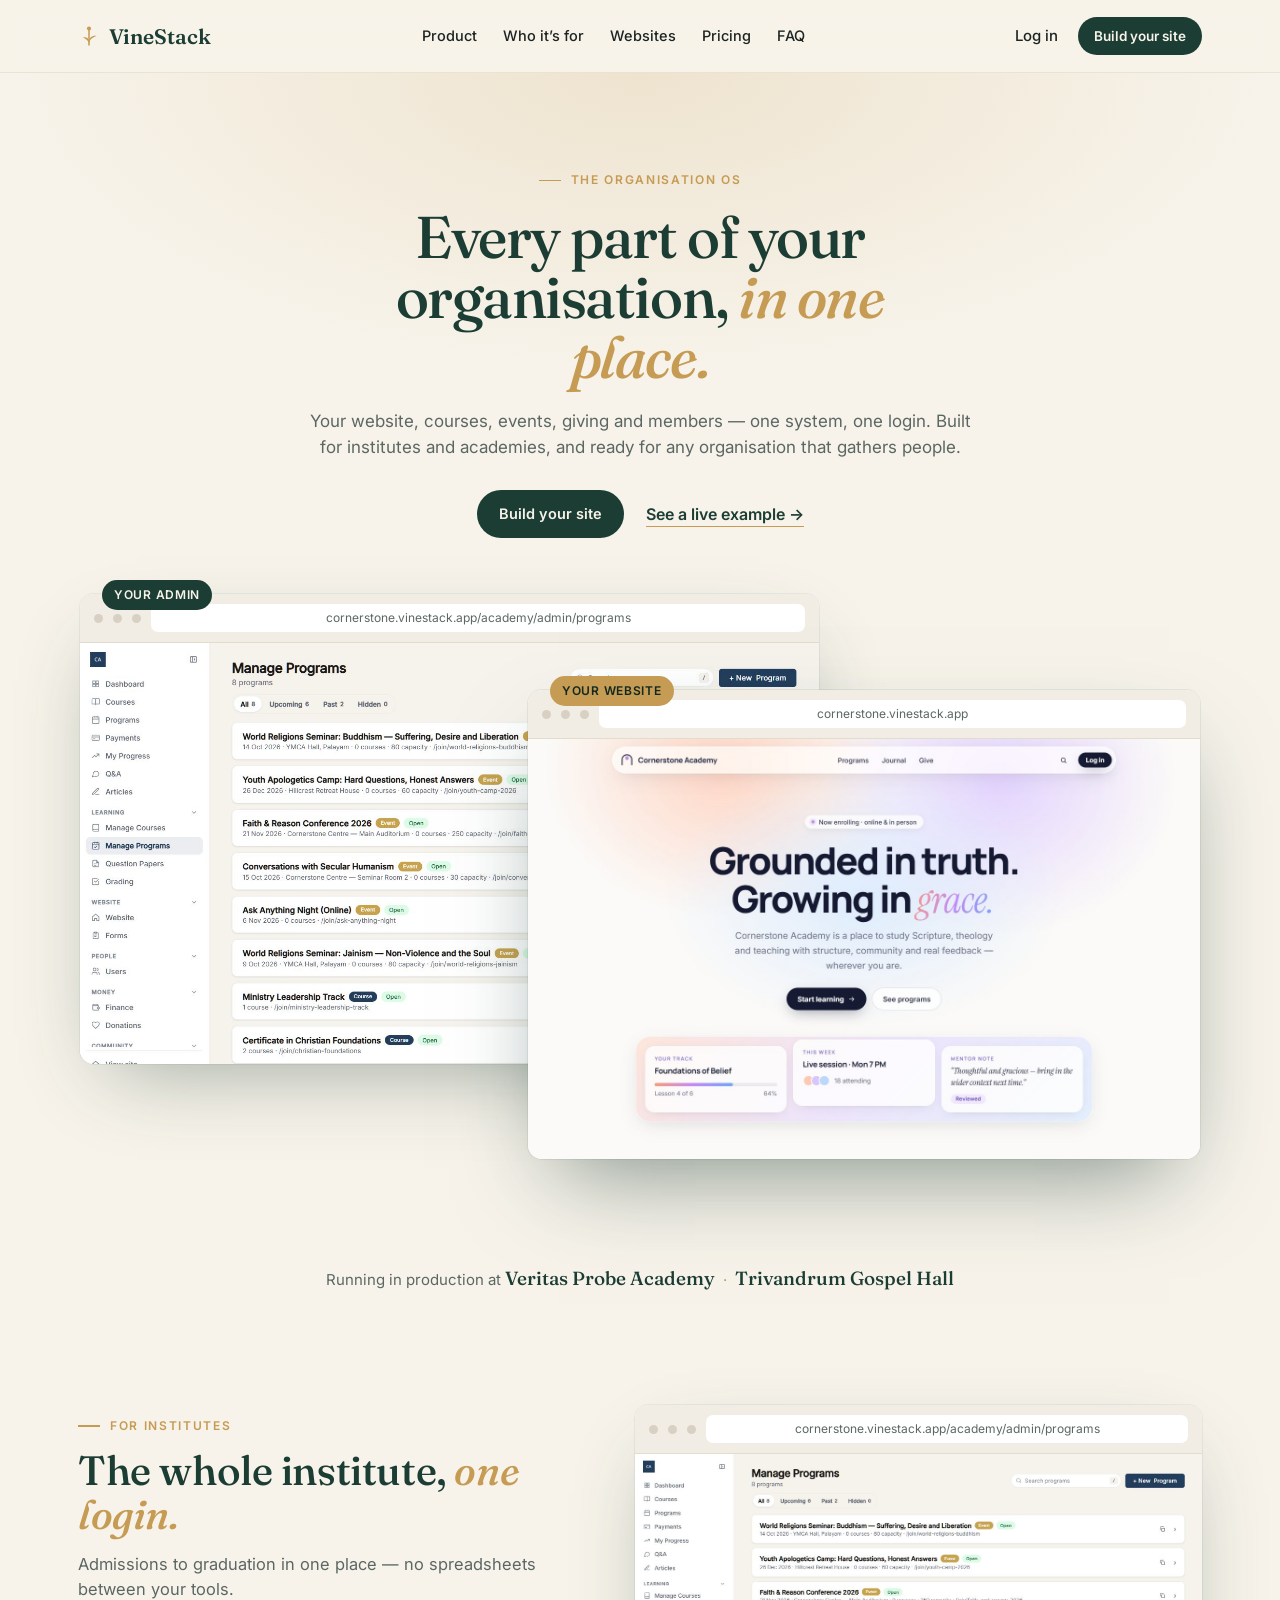
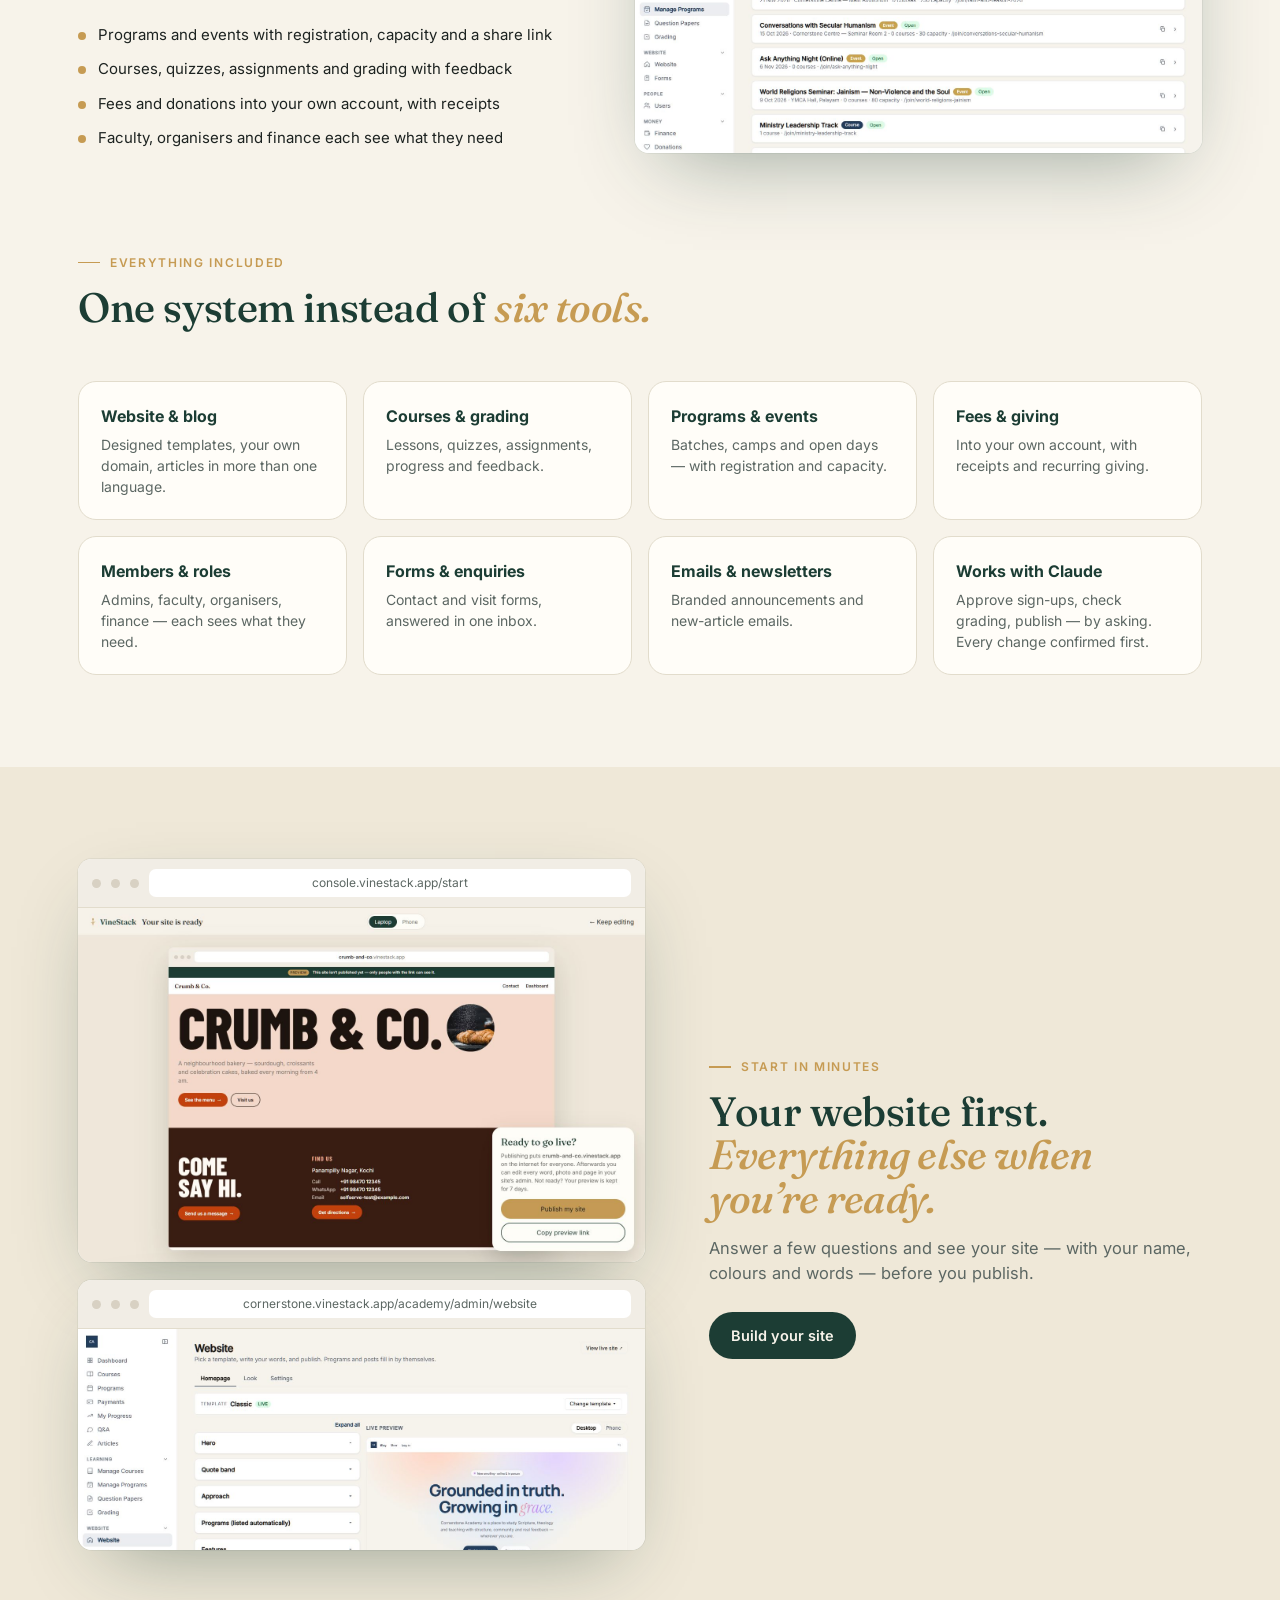
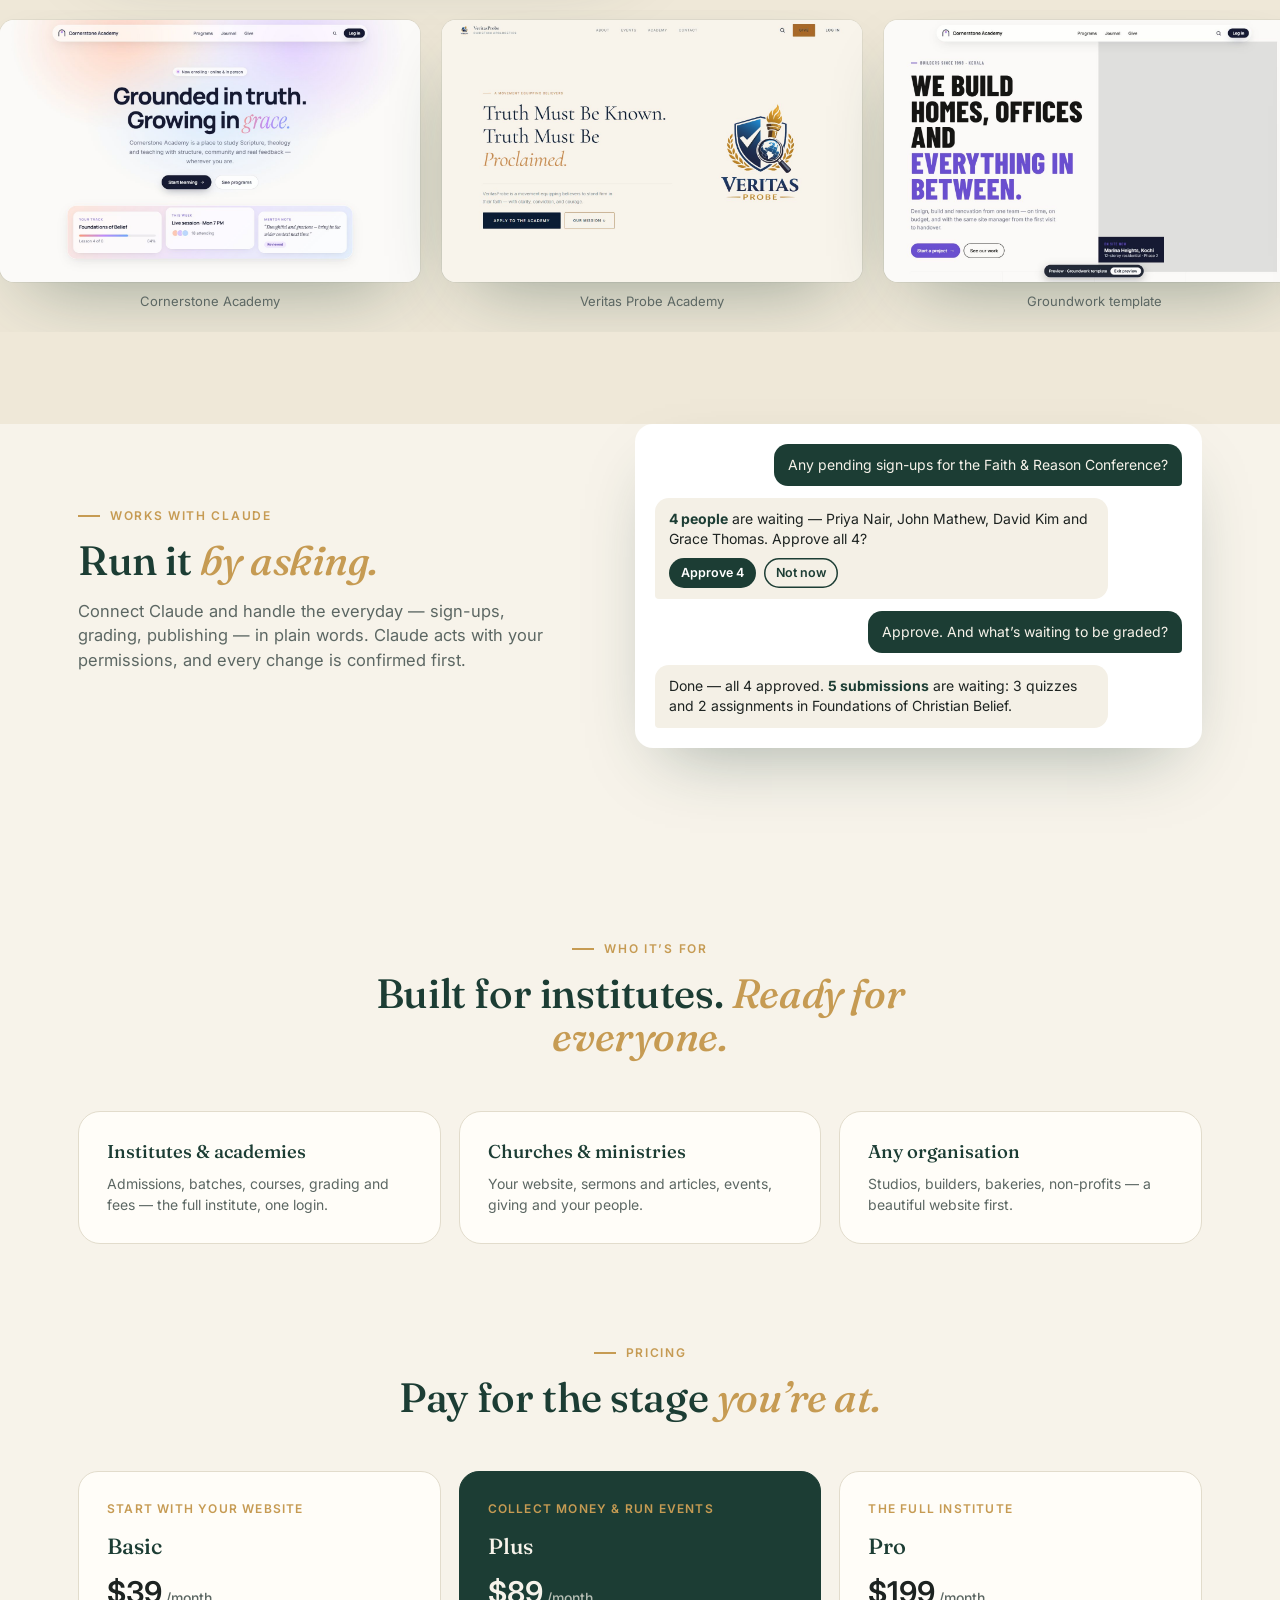
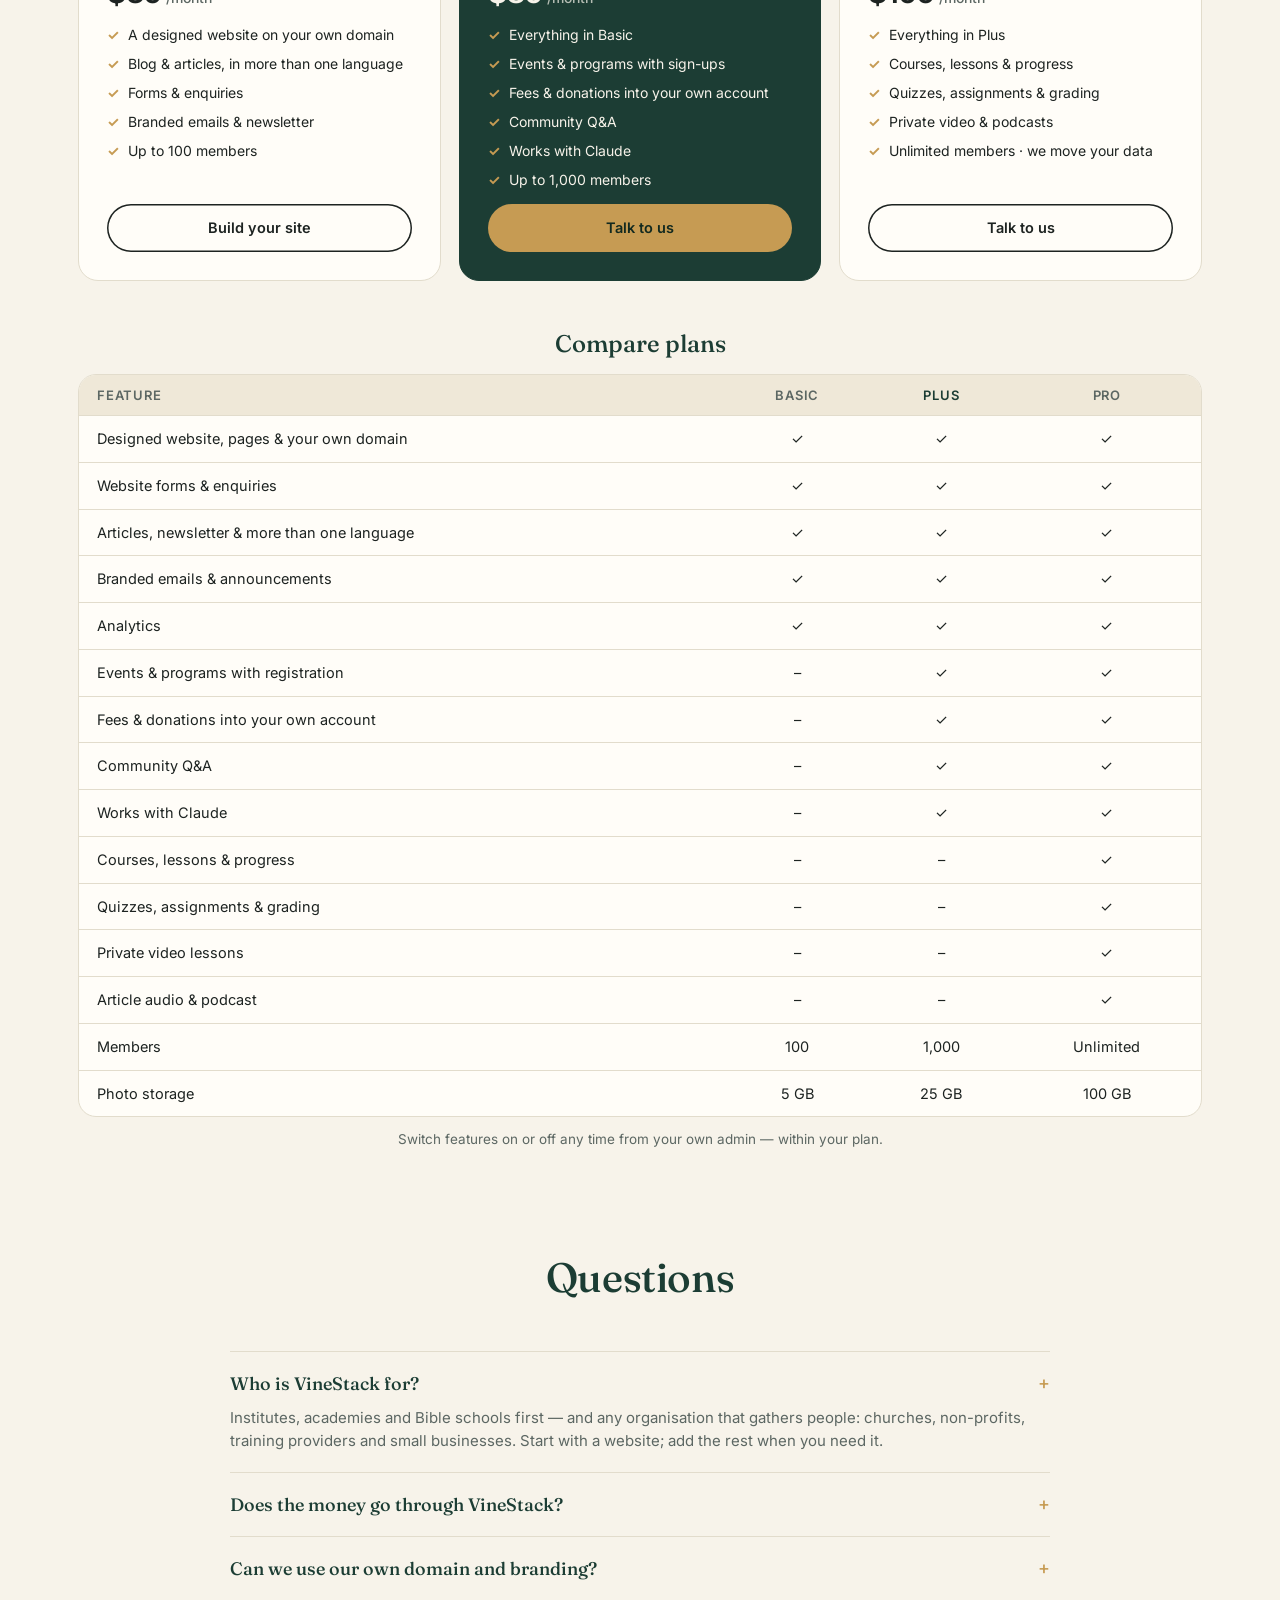
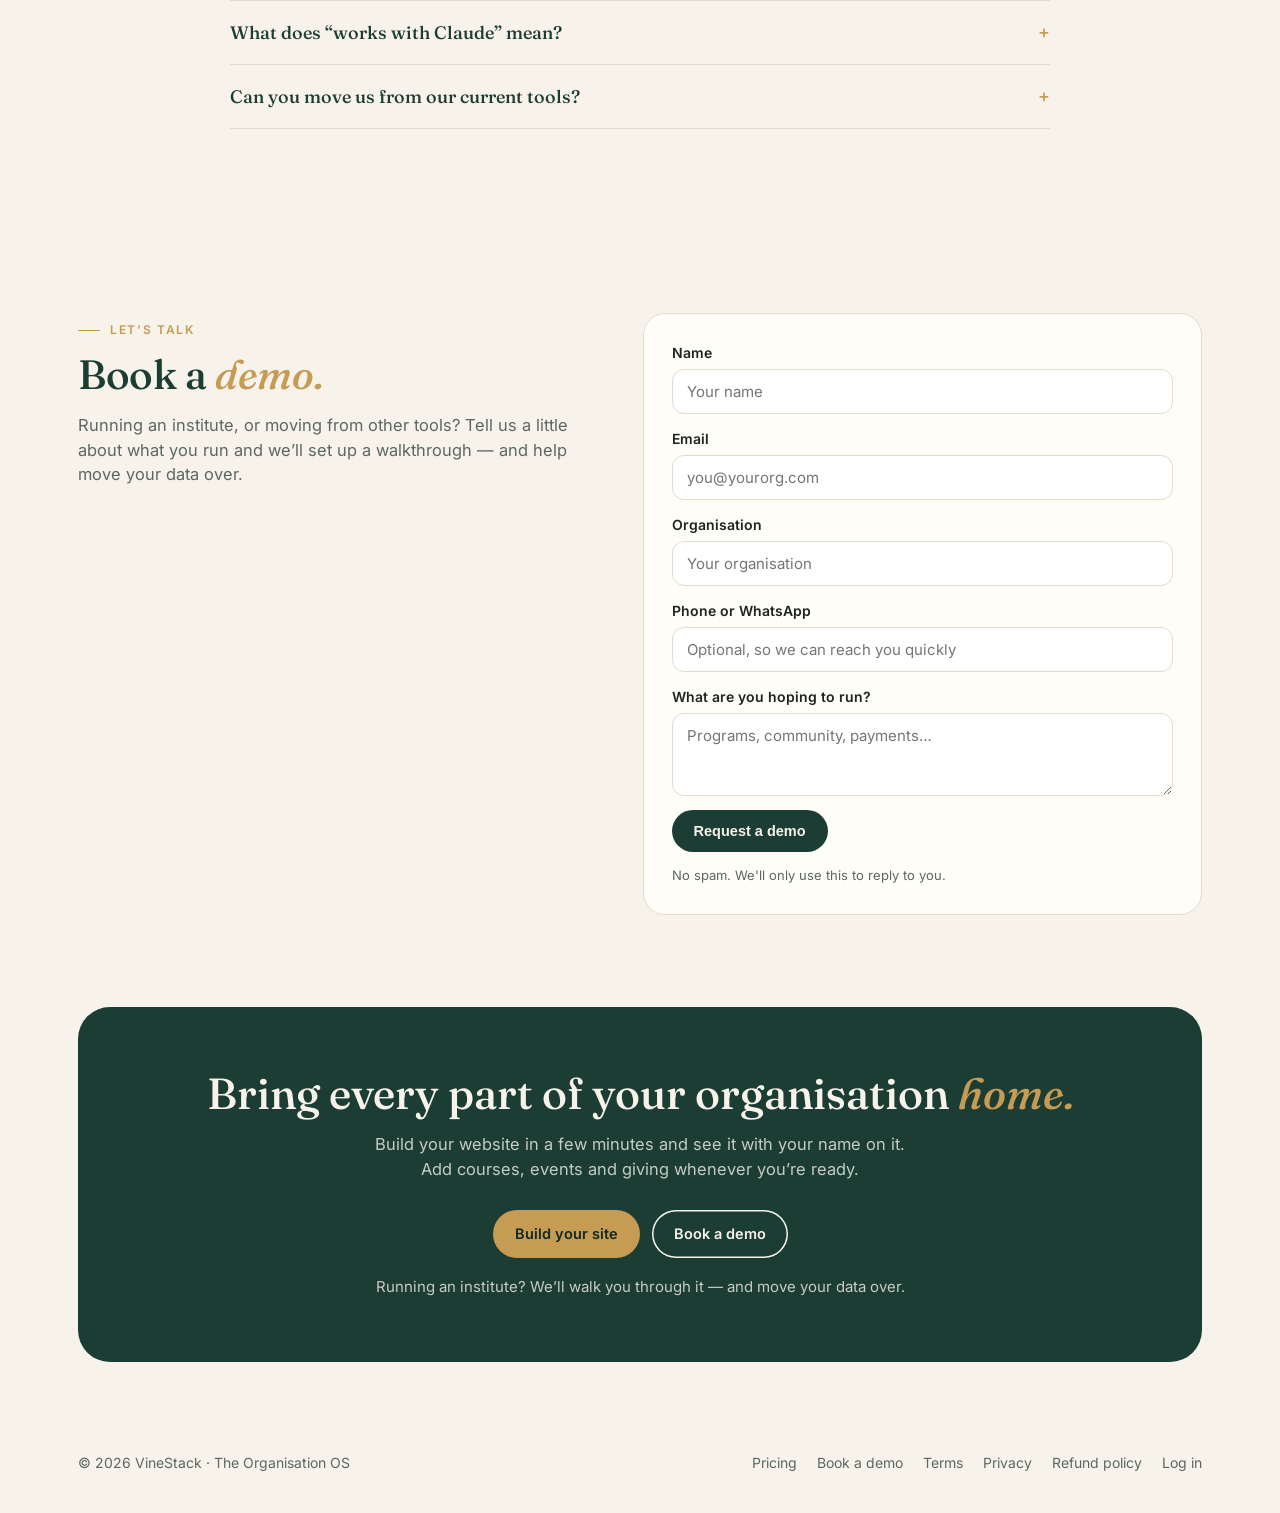
==== index.html @ eddfc632 "making alternates as primary" ====
<!DOCTYPE html>
<html lang="en">
<head>
  <!-- Google tag (gtag.js) -->
  <script async src="https://www.googletagmanager.com/gtag/js?id=G-STNN6Y0M70"></script>
  <script>
    window.dataLayer = window.dataLayer || [];
    function gtag(){dataLayer.push(arguments);}
    gtag('js', new Date());
    gtag('config', 'G-STNN6Y0M70');
  </script>

  <meta charset="UTF-8" />
  <meta name="viewport" content="width=device-width, initial-scale=1.0" />

  <!-- Primary meta -->
  <title>VineStack — every part of your organisation, in one place</title>
  <meta name="description" content="The Organisation OS: your website, courses, events, giving and members in one system with one login. Built for institutes and academies, ready for any organisation that gathers people." />
  <meta name="keywords" content="organisation OS, all-in-one platform, LMS, learning management system, online courses, quizzes and grading, event registration, online giving, donations, member management, community platform, academy software, church software, ministry software, non-profit software, VineStack" />
  <meta name="author" content="VineStack" />
  <meta name="robots" content="index, follow" />
  <meta name="theme-color" content="#1c3d34" />
  <link rel="canonical" href="https://vinestack.app/" />
  <link rel="icon" href="/favicon.ico" sizes="any" />
  <link rel="icon" type="image/png" sizes="32x32" href="/favicon-32x32.png" />
  <link rel="icon" type="image/png" sizes="16x16" href="/favicon-16x16.png" />
  <link rel="apple-touch-icon" sizes="180x180" href="/apple-touch-icon.png" />

  <!-- Open Graph / Facebook / WhatsApp / LinkedIn -->
  <meta property="og:type" content="website" />
  <meta property="og:site_name" content="VineStack" />
  <meta property="og:url" content="https://vinestack.app/" />
  <meta property="og:title" content="VineStack — every part of your organisation, in one place" />
  <meta property="og:description" content="The Organisation OS: your website, courses, events, giving and members in one system with one login. Built for institutes and academies, ready for any organisation that gathers people." />
  <meta property="og:image" content="https://vinestack.app/og-image.png" />
  <meta property="og:image:width" content="1200" />
  <meta property="og:image:height" content="630" />
  <meta property="og:image:alt" content="VineStack: the operating system for your organisation" />
  <meta property="og:locale" content="en_US" />

  <!-- Twitter / X -->
  <meta name="twitter:card" content="summary_large_image" />
  <meta name="twitter:title" content="VineStack — every part of your organisation, in one place" />
  <meta name="twitter:description" content="The Organisation OS: your website, courses, events, giving and members in one system with one login. Built for institutes and academies, ready for any organisation that gathers people." />
  <meta name="twitter:image" content="https://vinestack.app/og-image.png" />

  <!-- Structured data: helps Google show it as a software product -->
  <script type="application/ld+json">
  {
    "@context": "https://schema.org",
    "@type": "SoftwareApplication",
    "name": "VineStack",
    "applicationCategory": "EducationalApplication",
    "applicationSubCategory": "Learning and organisation management",
    "operatingSystem": "Web",
    "url": "https://vinestack.app/",
    "image": "https://vinestack.app/og-image.png",
    "description": "The operating system for academies, churches, non-profits and training organisations: courses and programs, quizzes and grading, events, content, community and payments in one system.",
    "featureList": "Programs and courses, Quizzes and grading, Progress tracking, Event registration, Articles and blog, Q&A community, Fees and online giving, Roles and permissions, Custom domain and branding, Works with Claude (MCP)",
    "publisher": { "@type": "Organization", "name": "VineStack", "url": "https://vinestack.app/" },
    "offers": {
      "@type": "AggregateOffer",
      "lowPrice": "2499",
      "highPrice": "9999",
      "priceCurrency": "INR"
    }
  }
  </script>
  <script type="application/ld+json">
{
  "@context": "https://schema.org",
  "@type": "Organization",
  "name": "VineStack",
  "url": "https://vinestack.app/",
  "logo": "https://vinestack.app/apple-touch-icon.png",
  "description": "VineStack makes the operating system for academies, churches, non-profits and training organisations."
}
  </script>
  <script type="application/ld+json">
{
  "@context": "https://schema.org",
  "@type": "FAQPage",
  "mainEntity": [
    {
      "@type": "Question",
      "name": "Who is VineStack for?",
      "acceptedAnswer": {
        "@type": "Answer",
        "text": "Academies, churches and faith organisations, non-profits, coaches and training organisations: anyone who runs programs, teaches or trains people, and wants their community in one place. It is built for education first and works for any organisation that gathers and grows people."
      }
    },
    {
      "@type": "Question",
      "name": "What does VineStack replace?",
      "acceptedAnswer": {
        "@type": "Answer",
        "text": "Most organisations stitch together a course platform, a quiz or grading tool, event sign-up forms, a donation page, a blog and a member spreadsheet. VineStack does all of it in one system, with one member list, one login and one design."
      }
    },
    {
      "@type": "Question",
      "name": "How do payments work, and which countries do you support?",
      "acceptedAnswer": {
        "@type": "Answer",
        "text": "Course fees, event registrations and donations go straight into your organisation's own payment account. VineStack never holds your money. Razorpay is supported today and Stripe is on the way, and we set up your payment provider with you during onboarding."
      }
    },
    {
      "@type": "Question",
      "name": "Can we use our own domain and branding?",
      "acceptedAnswer": {
        "@type": "Answer",
        "text": "Yes. On every plan your site runs on your own domain, with your colours, fonts, menu and homepage, all set from the admin console without code."
      }
    },
    {
      "@type": "Question",
      "name": "Is our data kept separate and backed up?",
      "acceptedAnswer": {
        "@type": "Answer",
        "text": "Yes. Every organisation's data is kept separate from every other organisation's, and the whole system is backed up automatically to private storage on a schedule."
      }
    },
    {
      "@type": "Question",
      "name": "What does “Works with Claude” mean?",
      "acceptedAnswer": {
        "@type": "Answer",
        "text": "On Pro, you can connect Claude to VineStack and run everyday work by asking: grade the next submission, approve sign-ups, check who still owes fees, draft and publish an article. Claude acts with your own permissions, every change is confirmed before it happens, and admins decide whether it is switched on."
      }
    },
    {
      "@type": "Question",
      "name": "Does it work on phones?",
      "acceptedAnswer": {
        "@type": "Answer",
        "text": "Yes. Every page, from lessons and quizzes to the admin tools, is built to work on phones, tablets and desktops."
      }
    },
    {
      "@type": "Question",
      "name": "Can you help us move from our current tools?",
      "acceptedAnswer": {
        "@type": "Answer",
        "text": "Yes. We set up every plan with you, and setup is free when you pay yearly. On Pro we also migrate your data for you. Non-profits can ask about our discount."
      }
    }
  ]
}
  </script>

  <link rel="preconnect" href="https://fonts.googleapis.com" />
  <link rel="preconnect" href="https://fonts.gstatic.com" crossorigin />
  <link href="https://fonts.googleapis.com/css2?family=Fraunces:ital,opsz,wght@0,9..144,400;0,9..144,500;0,9..144,600;1,9..144,500&family=Inter:wght@400;500;600;700&display=swap" rel="stylesheet" />
  <link rel="stylesheet" href="/home.css" />
<style>
.b-hero { padding: 90px 0 0; text-align: center; background: radial-gradient(900px 420px at 50% 0%, rgba(198,155,83,.18), transparent 70%); }
.b-hero h1 { margin: 18px auto 0; max-width: 15ch; font: 500 clamp(46px, 6vw, 84px)/1 var(--serif); color: var(--vine); letter-spacing: -0.025em; }
.b-hero h1 em { color: var(--gold); }
.b-hero p { margin: 22px auto 30px; max-width: 40em; font-size: 19px; color: var(--mut); }
.b-hero .row { display: flex; gap: 12px; justify-content: center; flex-wrap: wrap; }
.b-tabs { display: inline-flex; gap: 4px; margin: 56px auto 22px; padding: 5px; border-radius: 99px; background: var(--paper); border: 1px solid var(--line); flex-wrap: wrap; justify-content: center; }
.b-tabs span { padding: 9px 18px; border-radius: 99px; font-size: 14px; font-weight: 600; color: var(--mut); }
.b-tabs span.on { background: var(--vine); color: var(--ivory); }
.b-stage { max-width: 1100px; margin: 0 auto; position: relative; text-align: left; }
.b-layer { position: relative; max-width: 1120px; margin: 56px auto 0; height: 600px; text-align: left; }
.b-back { position: absolute; left: 0; top: 0; width: 66%; }
.b-front { position: absolute; right: 0; top: 96px; width: 60%; }
.b-front .frame { box-shadow: 0 40px 90px -30px rgba(28,61,52,.55), 0 0 0 1px rgba(28,61,52,.08); }
.b-tag { position: absolute; top: -14px; left: 22px; z-index: 2; font-size: 12px; font-weight: 600; letter-spacing: .06em; text-transform: uppercase; padding: 6px 12px; border-radius: 99px; background: var(--vine); color: var(--ivory); }
.b-tag--gold { background: var(--gold); color: var(--vine-dark); }
@media (max-width: 900px) {
  .b-layer { height: auto; display: grid; gap: 26px; margin-top: 36px; }
  .b-back, .b-front { position: relative; width: 100%; top: 0; }
  .b-front { order: -1; }
}
.b-stage .float { position: absolute; right: -40px; bottom: -40px; width: 330px; }
.b-logos { padding: 72px 0 20px; text-align: center; }
.b-logos p { margin: 0; font-size: 15px; color: var(--mut); line-height: 1.8; }
.b-logos b { font: 500 19px var(--serif); color: var(--vine); white-space: nowrap; }
.b-logos i { font-style: normal; color: var(--gold); margin: 0 4px; }
.b-split { display: grid; grid-template-columns: 1fr 1.15fr; gap: 64px; align-items: center; }
.b-split.rev { grid-template-columns: 1.15fr 1fr; }
.b-list { margin: 22px 0 0; padding: 0; list-style: none; display: grid; gap: 12px; }
.b-list li { display: flex; gap: 12px; font-size: 16px; }
.b-list li::before { content: ''; flex: none; width: 8px; height: 8px; border-radius: 50%; background: var(--gold); margin-top: 8px; }
.b-grid { display: grid; grid-template-columns: repeat(4, 1fr); gap: 16px; }
.b-grid div { background: var(--paper); border: 1px solid var(--line); border-radius: 18px; padding: 22px; }
.b-grid b { display: block; font-size: 16px; margin-bottom: 6px; color: var(--vine); }
.b-grid p { margin: 0; font-size: 14px; color: var(--mut); }
.b-who { display: grid; grid-template-columns: repeat(3, 1fr); gap: 18px; }
.b-who article { padding: 28px; border-radius: 22px; background: var(--paper); border: 1px solid var(--line); }
.b-who h3 { margin: 0 0 10px; font: 500 24px var(--serif); color: var(--vine); }
.b-who p { margin: 0; color: var(--mut); }
@media (max-width: 900px) {
  .b-stage .float { position: static; width: auto; margin-top: 20px; }
  .b-split, .b-split.rev { grid-template-columns: 1fr; gap: 32px; }
  .b-grid { grid-template-columns: 1fr 1fr; }
  .b-who { grid-template-columns: 1fr; }
}

/* Book a demo (form posts to VineStack Leads) */
.demo-in { display: grid; grid-template-columns: 1fr 1.1fr; gap: 56px; align-items: start; }
.demo-form { background: var(--paper); border: 1px solid var(--line); border-radius: 22px; padding: 28px; display: grid; gap: 14px; }
.demo-form label { display: grid; gap: 6px; font-size: 14px; font-weight: 600; color: var(--ink); }
.demo-form input, .demo-form textarea { font: 400 15px var(--sans); padding: 12px 14px; border-radius: 12px; border: 1px solid var(--line); background: #fff; color: var(--ink); }
.demo-form input:focus, .demo-form textarea:focus { outline: 2px solid var(--gold-soft); border-color: var(--gold); }
.demo-form .btn { justify-self: start; }
.form-note { margin: 0; font-size: 13px; color: var(--mut); }
@media (max-width: 900px) { .demo-in { grid-template-columns: 1fr; gap: 28px; } }
</style>
</head>
<body>
<header class="nav"><div class="wrap">
  <a class="brand" href="/"><svg width="22" height="22" viewBox="0 0 32 32" aria-hidden="true"><path d="M16 29c0-6-4-9-9-11 5-1 9 1 9 6zM16 29c0-8 5-11 11-13-6-1-11 2-11 9z" fill="currentColor"/><path d="M16 29V7" stroke="currentColor" stroke-width="2.2" stroke-linecap="round" fill="none"/><circle cx="16" cy="5" r="3" fill="currentColor"/></svg>VineStack</a>
  <nav class="nav-links"><a href="#os">Product</a><a href="#who">Who it’s for</a><a href="#sites">Websites</a><a href="#plans">Pricing</a><a href="#faq">FAQ</a></nav>
  <div class="nav-right"><a href="https://console.vinestack.app/" style="font-weight:500;font-size:15px;margin-right:10px">Log in</a><a class="btn btn-sm btn-vine" href="https://console.vinestack.app/start">Build your site</a></div>
</div></header>

<section class="b-hero"><div class="wrap">
  <span class="eyebrow">The Organisation OS</span><h1>Every part of your organisation, <em>in one place.</em></h1><p>Your website, courses, events, giving and members — one system, one login. Built for institutes and academies, and ready for any organisation that gathers people.</p>
  <div class="row" style="align-items:center;gap:22px"><a class="btn btn-vine" href="https://console.vinestack.app/start">Build your site</a><a href="https://cornerstone.vinestack.app" target="_blank" rel="noopener" style="font-weight:600;color:var(--vine);border-bottom:1.5px solid var(--gold)">See a live example →</a></div>
  <div class="b-layer">
    <div class="b-back"><div class="frame"><div class="frame-bar"><i></i><i></i><i></i><span>cornerstone.vinestack.app/academy/admin/programs</span></div><img src="/img/r-programs.jpg" alt="" style="aspect-ratio:1440/820;object-fit:cover;object-position:top"></div><span class="b-tag">Your admin</span></div>
    <div class="b-front"><div class="frame"><div class="frame-bar"><i></i><i></i><i></i><span>cornerstone.vinestack.app</span></div><img src="/img/site-cornerstone.jpg" alt="" style="aspect-ratio:1440/900;object-fit:cover;object-position:top"></div><span class="b-tag b-tag--gold">Your website</span></div>
  </div>
</div></section>
<section class="b-logos"><div class="wrap"><p>Running in production at <b>Veritas Probe Academy</b> <i>·</i> <b>Trivandrum Gospel Hall</b></p></div></section>
<section class="sec" id="os"><div class="wrap">
  <div class="b-split"><div class="sec-head" style="margin:0"><span class="eyebrow">For institutes</span><h2>The whole institute, <em>one login.</em></h2><p>Admissions to graduation in one place — no spreadsheets between your tools.</p>
    <ul class="b-list"><li>Programs and events with registration, capacity and a share link</li><li>Courses, quizzes, assignments and grading with feedback</li><li>Fees and donations into your own account, with receipts</li><li>Faculty, organisers and finance each see what they need</li></ul></div>
    <div><div class="frame"><div class="frame-bar"><i></i><i></i><i></i><span>cornerstone.vinestack.app/academy/admin/programs</span></div><img src="/img/r-programs.jpg" alt="" style="aspect-ratio:1440/760;object-fit:cover;object-position:top"></div></div></div>
</div></section>
<section class="sec" style="padding-top:0"><div class="wrap"><div class="sec-head"><span class="eyebrow">Everything included</span><h2>One system instead of <em>six tools.</em></h2></div>
  <div class="b-grid"><div><b>Website &amp; blog</b><p>Designed templates, your own domain, articles in more than one language.</p></div><div><b>Courses &amp; grading</b><p>Lessons, quizzes, assignments, progress and feedback.</p></div><div><b>Programs &amp; events</b><p>Batches, camps and open days — with registration and capacity.</p></div><div><b>Fees &amp; giving</b><p>Into your own account, with receipts and recurring giving.</p></div><div><b>Members &amp; roles</b><p>Admins, faculty, organisers, finance — each sees what they need.</p></div><div><b>Forms &amp; enquiries</b><p>Contact and visit forms, answered in one inbox.</p></div><div><b>Emails &amp; newsletters</b><p>Branded announcements and new-article emails.</p></div><div><b>Works with Claude</b><p>Approve sign-ups, check grading, publish — by asking. Every change confirmed first.</p></div></div></div></section>
<section class="sec" id="sites" style="background:var(--ivory2)"><div class="wrap"><div class="b-split rev">
  <div style="display:grid;gap:18px"><div class="frame"><div class="frame-bar"><i></i><i></i><i></i><span>console.vinestack.app/start</span></div><img src="/img/signup-review.jpg" alt=""></div><div class="frame"><div class="frame-bar"><i></i><i></i><i></i><span>cornerstone.vinestack.app/academy/admin/website</span></div><img src="/img/r-website.jpg" alt="" style="aspect-ratio:1440/560;object-fit:cover;object-position:top"></div></div>
  <div class="sec-head" style="margin:0"><span class="eyebrow">Start in minutes</span><h2>Your website first. <em>Everything else when you’re ready.</em></h2><p>Answer a few questions and see your site — with your name, colours and words — before you publish.</p>
    <div style="margin-top:26px"><a class="btn btn-vine" href="https://console.vinestack.app/start">Build your site</a></div></div></div></div>
  <div style="margin-top:60px"><div style="overflow:hidden;padding:10px 0 20px"><div class="strip"><div><div class="frame"><img src="/img/site-cornerstone.jpg" alt=""></div><div class="strip-cap">Cornerstone Academy</div></div><div><div class="frame"><img src="/img/site-veritas.jpg" alt=""></div><div class="strip-cap">Veritas Probe Academy</div></div><div><div class="frame"><img src="/img/site-groundwork.jpg" alt=""></div><div class="strip-cap">Groundwork template</div></div><div><div class="frame"><img src="/img/site-shopfront.jpg" alt=""></div><div class="strip-cap">Shopfront template</div></div><div><div class="frame"><img src="/img/site-billboard.jpg" alt=""></div><div class="strip-cap">Billboard template</div></div><div><div class="frame"><img src="/img/site-cornerstone.jpg" alt=""></div><div class="strip-cap">Cornerstone Academy</div></div><div><div class="frame"><img src="/img/site-veritas.jpg" alt=""></div><div class="strip-cap">Veritas Probe Academy</div></div><div><div class="frame"><img src="/img/site-groundwork.jpg" alt=""></div><div class="strip-cap">Groundwork template</div></div><div><div class="frame"><img src="/img/site-shopfront.jpg" alt=""></div><div class="strip-cap">Shopfront template</div></div><div><div class="frame"><img src="/img/site-billboard.jpg" alt=""></div><div class="strip-cap">Billboard template</div></div></div></div></div></section>
<section class="sec" style="padding-top:0"><div class="wrap"><div class="b-split">
  <div class="sec-head" style="margin:0"><span class="eyebrow">Works with Claude</span><h2>Run it <em>by asking.</em></h2><p>Connect Claude and handle the everyday — sign-ups, grading, publishing — in plain words. Claude acts with your permissions, and every change is confirmed first.</p></div>
  <div class="chat">
  <div class="msg me">Any pending sign-ups for the Faith &amp; Reason Conference?</div>
  <div class="msg ai"><b>4 people</b> are waiting — Priya Nair, John Mathew, David Kim and Grace Thomas. Approve all 4?<div class="confirm"><span>Approve 4</span><span>Not now</span></div></div>
  <div class="msg me">Approve. And what’s waiting to be graded?</div>
  <div class="msg ai">Done — all 4 approved. <b>5 submissions</b> are waiting: 3 quizzes and 2 assignments in Foundations of Christian Belief.</div>
</div></div></div></section>
<section class="sec" id="who"><div class="wrap"><div class="sec-head center"><span class="eyebrow">Who it’s for</span><h2>Built for institutes. <em>Ready for everyone.</em></h2></div>
  <div class="b-who"><article><h3>Institutes &amp; academies</h3><p>Admissions, batches, courses, grading and fees — the full institute, one login.</p></article><article><h3>Churches &amp; ministries</h3><p>Your website, sermons and articles, events, giving and your people.</p></article><article><h3>Any organisation</h3><p>Studios, builders, bakeries, non-profits — a beautiful website first.</p></article></div></div></section>
<section class="sec" id="plans" style="padding-top:0"><div class="wrap"><div class="sec-head center"><span class="eyebrow">Pricing</span><h2>Pay for the stage <em>you’re at.</em></h2></div><div class="plans">
  <div class="plan"><span class="stage">Start with your website</span><h3>Basic</h3><div class="price"><span data-k="cur">₹</span><span class="price-amt" data-plan="basic">2,499</span><small> /month</small></div>
    <ul><li>A designed website on your own domain</li><li>Blog &amp; articles, in more than one language</li><li>Forms &amp; enquiries</li><li>Branded emails &amp; newsletter</li><li>Up to 100 members</li></ul><a class="btn btn-line" href="https://console.vinestack.app/start">Build your site</a></div>
  <div class="plan feat"><span class="stage">Collect money &amp; run events</span><h3>Plus</h3><div class="price"><span data-k="cur">₹</span><span class="price-amt" data-plan="plus">4,999</span><small> /month</small></div>
    <ul><li>Everything in Basic</li><li>Events &amp; programs with sign-ups</li><li>Fees &amp; donations into your own account</li><li>Community Q&amp;A</li><li>Works with Claude</li><li>Up to 1,000 members</li></ul><a class="btn btn-gold" href="#demo">Talk to us</a></div>
  <div class="plan"><span class="stage">The full institute</span><h3>Pro</h3><div class="price"><span data-k="cur">₹</span><span class="price-amt" data-plan="pro">9,999</span><small> /month</small></div>
    <ul><li>Everything in Plus</li><li>Courses, lessons &amp; progress</li><li>Quizzes, assignments &amp; grading</li><li>Private video &amp; podcasts</li><li>Unlimited members · we move your data</li></ul><a class="btn btn-line" href="#demo">Talk to us</a></div>
</div>
  <div class="cmp"><h3>Compare plans</h3><div class="cmp-scroll"><table>
    <thead><tr><th>Feature</th><th>Basic</th><th>Plus</th><th>Pro</th></tr></thead>
    <tbody><tr><td>Designed website, pages &amp; your own domain</td><td>✓</td><td>✓</td><td>✓</td></tr><tr><td>Website forms &amp; enquiries</td><td>✓</td><td>✓</td><td>✓</td></tr><tr><td>Articles, newsletter &amp; more than one language</td><td>✓</td><td>✓</td><td>✓</td></tr><tr><td>Branded emails &amp; announcements</td><td>✓</td><td>✓</td><td>✓</td></tr><tr><td>Analytics</td><td>✓</td><td>✓</td><td>✓</td></tr><tr><td>Events &amp; programs with registration</td><td>–</td><td>✓</td><td>✓</td></tr><tr><td>Fees &amp; donations into your own account</td><td>–</td><td>✓</td><td>✓</td></tr><tr><td>Community Q&amp;A</td><td>–</td><td>✓</td><td>✓</td></tr><tr><td>Works with Claude</td><td>–</td><td>✓</td><td>✓</td></tr><tr><td>Courses, lessons &amp; progress</td><td>–</td><td>–</td><td>✓</td></tr><tr><td>Quizzes, assignments &amp; grading</td><td>–</td><td>–</td><td>✓</td></tr><tr><td>Private video lessons</td><td>–</td><td>–</td><td>✓</td></tr><tr><td>Article audio &amp; podcast</td><td>–</td><td>–</td><td>✓</td></tr><tr><td>Members</td><td>100</td><td>1,000</td><td>Unlimited</td></tr><tr><td>Photo storage</td><td>5 GB</td><td>25 GB</td><td>100 GB</td></tr></tbody>
  </table></div><p class="cmp-note">Switch features on or off any time from your own admin — within your plan.</p></div>
</div></section>
<section class="sec" id="faq" style="padding-top:0"><div class="wrap"><div class="sec-head center"><h2>Questions</h2></div><div class="faq">
  <details open><summary>Who is VineStack for?</summary><p>Institutes, academies and Bible schools first — and any organisation that gathers people: churches, non-profits, training providers and small businesses. Start with a website; add the rest when you need it.</p></details>
  <details><summary>Does the money go through VineStack?</summary><p>No. Fees and donations go straight into your organisation’s own Razorpay or Stripe account. VineStack never holds your money.</p></details>
  <details><summary>Can we use our own domain and branding?</summary><p>Yes, on every plan — your domain, your colours, your logo and your words, all changed from your own admin.</p></details>
  <details><summary>What does “works with Claude” mean?</summary><p>Connect Claude and run everyday work by asking — check who owes fees, approve sign-ups, grade the next submission, publish an article. Every change is confirmed before it happens.</p></details>
  <details><summary>Can you move us from our current tools?</summary><p>Yes. Setup is included on yearly plans, and on Pro we migrate your data for you.</p></details>
</div></div></section>
<section class="sec demo" id="demo"><div class="wrap demo-in">
  <div class="sec-head" style="margin:0"><span class="eyebrow">Let’s talk</span><h2>Book a <em>demo.</em></h2>
    <p>Running an institute, or moving from other tools? Tell us a little about what you run and we’ll set up a walkthrough — and help move your data over.</p></div>
  <form class="demo-form" id="demo-form">
        <!-- Goes to VineStack (Platform console → Leads). Honeypot: people never see or fill it. -->
        <input type="text" name="website" style="display:none" tabindex="-1" autocomplete="off" aria-hidden="true" />
        <label>Name
          <input type="text" name="name" required placeholder="Your name" />
        </label>
        <label>Email
          <input type="email" name="email" required placeholder="you@yourorg.com" />
        </label>
        <label>Organisation
          <input type="text" name="organisation" placeholder="Your organisation" />
        </label>
        <label>Phone or WhatsApp
          <input type="tel" name="phone" placeholder="Optional, so we can reach you quickly" autocomplete="tel" />
        </label>
        <label>What are you hoping to run?
          <textarea name="message" rows="3" placeholder="Programs, community, payments…"></textarea>
        </label>
        <button class="btn btn-vine" type="submit">Request a demo</button>
        <p class="form-note" id="form-status">No spam. We'll only use this to reply to you.</p>
      </form>
</div></section>
<div class="wrap" style="padding-bottom:30px"><div class="final"><h2>Bring every part of your organisation <em>home.</em></h2>
  <p>Build your website in a few minutes and see it with your name on it. Add courses, events and giving whenever you’re ready.</p>
  <div class="row"><a class="btn btn-gold" href="https://console.vinestack.app/start">Build your site</a><a class="btn btn-line" href="#demo">Book a demo</a></div>
  <p style="margin:18px auto 0;font-size:15px">Running an institute? We’ll walk you through it — and move your data over.</p></div></div>
<footer class="foot"><div class="wrap"><span>© 2026 VineStack · The Organisation OS</span><nav><a href="#plans">Pricing</a><a href="#demo">Book a demo</a><a href="/terms">Terms</a><a href="/privacy">Privacy</a><a href="/refund-policy">Refund policy</a><a href="https://console.vinestack.app/">Log in</a></nav></div></footer>
<script type="application/json" id="vs-prices">{"in": {"currency": "INR", "cur": "₹", "save": "2 months free", "plans": {"basic": {"monthly": "2,499", "annual": "2,083", "yearly": "24,990"}, "plus": {"monthly": "4,999", "annual": "4,166", "yearly": "49,990"}, "pro": {"monthly": "9,999", "annual": "8,333", "yearly": "99,990"}}, "k": {"onboarding": "₹4,999 once", "paymentsFoot": "fees and donations go straight into your organisation's own account. Razorpay is supported today and Stripe is on the way. We'll set up your payment provider with you during onboarding."}}, "us": {"currency": "USD", "cur": "$", "save": "2 months free", "plans": {"basic": {"monthly": "39", "annual": "33", "yearly": "390"}, "plus": {"monthly": "89", "annual": "74", "yearly": "890"}, "pro": {"monthly": "199", "annual": "166", "yearly": "1,990"}}, "k": {"onboarding": "$149 once", "paymentsFoot": "fees and donations go straight into your organisation's own account. Razorpay is supported today and Stripe is on the way. We'll set up your payment provider with you during onboarding."}}}</script>
<script>
  // Region prices: the edge worker fills them in; locally, pick by time zone / ?region=.
  (function () {
    const PRICES = JSON.parse(document.getElementById('vs-prices').textContent);
    function setRegion(r) {
      const P = PRICES[r]; if (!P) return;
      document.documentElement.dataset.region = r;
      document.querySelectorAll('.price-amt').forEach((el) => { el.textContent = P.plans[el.dataset.plan].monthly; });
      document.querySelectorAll('[data-k="cur"]').forEach((el) => { el.textContent = P.cur; });
    }
    const served = Object.keys(PRICES);
    if (served.length === 1) { setRegion(served[0]); return; }
    const q = (new URLSearchParams(location.search).get('region') || '').toLowerCase();
    if (PRICES[q]) { setRegion(q); return; }
    const tz = Intl.DateTimeFormat().resolvedOptions().timeZone || '';
    setRegion(/^Asia\/(Kolkata|Calcutta)$/.test(tz) ? 'in' : 'us');
  })();
    document.getElementById('demo-form').addEventListener('submit', async (e) => {
      e.preventDefault();
      const form = e.currentTarget;
      const status = document.getElementById('form-status');
      const btn = form.querySelector('button[type="submit"]');
      const original = btn.textContent;

      btn.disabled = true;
      btn.textContent = 'Sending…';
      status.textContent = '';
      status.style.color = '';

      try {
        const data = Object.fromEntries(new FormData(form));
        data.region = document.documentElement.dataset.region || ''; // which prices they saw
        const res = await fetch('https://api.vinestack.app/api/leads', {
          method: 'POST',
          headers: { 'Content-Type': 'application/json', Accept: 'application/json' },
          body: JSON.stringify(data),
        });
        const json = await res.json().catch(() => ({}));
        if (res.ok && json.ok) {
          form.reset();
          btn.textContent = 'Sent ✓';
          status.textContent = "Thanks! We'll be in touch shortly.";
          status.style.color = 'var(--vine)';
        } else {
          // 400 = something to fix in the form (e.g. the email); show it as-is.
          const e = new Error(json.message || 'Submission failed');
          e.show = res.status === 400 && typeof json.message === 'string';
          throw e;
        }
      } catch (err) {
        btn.disabled = false;
        btn.textContent = original;
        status.textContent = err.show ? err.message : "Sorry, that didn't send. Please email us directly.";
        status.style.color = 'var(--danger, #c0392b)';
      }
    });
</script>
</body>
</html>
---- home.css ----
/* Shared base for the three vinestack.app homepage mockups (A, B, D). */
:root {
  --vine: #1c3d34; --vine-dark: #12291f; --vine-2: #24493f;
  --ivory: #f7f3ea; --ivory2: #efe8d8; --paper: #fffdf8;
  --gold: #c69b53; --gold-soft: #e7cfa0;
  --ink: #1d2321; --mut: #5c6763; --line: #e2dccc;
  --serif: 'Fraunces', Georgia, serif; --sans: 'Inter', system-ui, sans-serif;
}
* { box-sizing: border-box; }
html { scroll-behavior: smooth; }
body { margin: 0; background: var(--ivory); color: var(--ink); font-family: var(--sans); -webkit-font-smoothing: antialiased; line-height: 1.5; }
a { color: inherit; text-decoration: none; }
img { display: block; max-width: 100%; }
.wrap { max-width: 1180px; margin: 0 auto; padding: 0 28px; }
.serif { font-family: var(--serif); }
.eyebrow { display: inline-flex; align-items: center; gap: 10px; font-size: 13px; font-weight: 600; letter-spacing: 0.14em; text-transform: uppercase; color: var(--gold); }
.eyebrow::before { content: ''; width: 22px; height: 1.5px; background: currentColor; }
.btn { display: inline-flex; align-items: center; justify-content: center; gap: 8px; padding: 14px 24px; border-radius: 999px; font-weight: 600; font-size: 15px; border: 0; cursor: pointer; transition: transform .15s, background .15s; }
.btn:hover { transform: translateY(-1px); }
.btn-vine { background: var(--vine); color: var(--ivory); }
.btn-gold { background: var(--gold); color: var(--vine-dark); }
.btn-line { box-shadow: inset 0 0 0 1.5px currentColor; }
.btn-sm { padding: 10px 18px; font-size: 14px; }

/* nav */
.nav { position: sticky; top: 0; z-index: 30; backdrop-filter: blur(14px); background: rgba(247, 243, 234, 0.82); border-bottom: 1px solid rgba(226, 220, 204, 0.7); }
.nav .wrap { display: flex; align-items: center; justify-content: space-between; height: 72px; gap: 20px; }
.brand { display: flex; align-items: center; gap: 9px; font: 600 21px var(--serif); color: var(--vine); }
.brand svg { color: var(--gold); }
.nav-links { display: flex; align-items: center; gap: 28px; font-size: 15px; font-weight: 500; }
.nav-links a:not(.btn):hover { color: var(--gold); }
.nav-right { display: flex; align-items: center; gap: 10px; }
.nav.dark { background: rgba(18, 41, 31, 0.78); border-color: rgba(255, 255, 255, 0.08); color: var(--ivory); }
.nav.dark .brand { color: var(--ivory); }

/* sections */
.sec { padding: 110px 0; }
.sec-head { max-width: 680px; margin-bottom: 52px; }
.sec-head.center { margin-left: auto; margin-right: auto; text-align: center; }
.sec-head h2 { margin: 14px 0 0; font: 500 clamp(34px, 4.2vw, 52px)/1.06 var(--serif); color: var(--vine); letter-spacing: -0.01em; }
.sec-head h2 em { color: var(--gold); }
.sec-head p { margin: 16px 0 0; font-size: 18px; color: var(--mut); }

/* browser frame */
.frame { border-radius: 14px; overflow: hidden; background: #fff; box-shadow: 0 30px 80px -30px rgba(28, 61, 52, 0.45), 0 0 0 1px rgba(28, 61, 52, 0.06); }
.frame-bar { display: flex; align-items: center; gap: 10px; padding: 10px 14px; background: #f1ede5; border-bottom: 1px solid var(--line); }
.frame-bar i { width: 9px; height: 9px; border-radius: 50%; background: #d8d1c3; }
.frame-bar span { flex: 1; text-align: center; font-size: 12px; color: var(--mut); background: #fff; border-radius: 7px; padding: 5px; }

/* drawn admin dashboard */
.dash { display: grid; grid-template-columns: 190px 1fr; min-height: 420px; font-size: 12.5px; background: #fbfaf6; }
.dash-side { background: var(--vine); color: rgba(247, 243, 234, 0.8); padding: 18px 12px; display: grid; align-content: start; gap: 3px; }
.dash-side b { color: var(--ivory); font: 600 15px var(--serif); padding: 0 8px 14px; }
.dash-side span { padding: 8px 10px; border-radius: 8px; display: flex; align-items: center; gap: 9px; }
.dash-side span.on { background: rgba(255, 255, 255, 0.1); color: #fff; }
.dash-side span i { width: 7px; height: 7px; border-radius: 2px; background: var(--gold); opacity: 0.8; }
.dash-main { padding: 22px; display: grid; gap: 14px; align-content: start; }
.dash-main h4 { margin: 0; font: 500 20px var(--serif); color: var(--vine); }
.dash-kpis { display: grid; grid-template-columns: repeat(3, 1fr); gap: 12px; }
.kpi { background: #fff; border: 1px solid var(--line); border-radius: 12px; padding: 13px 14px; }
.kpi small { color: var(--mut); display: block; }
.kpi b { display: block; font: 600 22px var(--sans); margin-top: 4px; color: var(--ink); }
.kpi em { font-style: normal; color: #2f7a4f; font-size: 11.5px; }
.dash-row { display: grid; grid-template-columns: 1.3fr 1fr; gap: 12px; }
.panel { background: #fff; border: 1px solid var(--line); border-radius: 12px; padding: 13px 14px; }
.panel h5 { margin: 0 0 10px; font-size: 12.5px; }
.prow { display: flex; justify-content: space-between; align-items: center; padding: 7px 0; border-top: 1px solid #f0ece2; }
.prow:first-of-type { border-top: 0; }
.chip { font-size: 10.5px; font-weight: 600; padding: 2px 8px; border-radius: 99px; background: #e6f2ea; color: #2f7a4f; }
.chip.gold { background: #f6ecd6; color: #8a6420; }
.bar { height: 6px; border-radius: 99px; background: #eee8db; overflow: hidden; margin-top: 6px; }
.bar i { display: block; height: 100%; background: var(--vine); border-radius: inherit; }

/* claude chat */
.chat { background: #fff; border-radius: 18px; padding: 20px; box-shadow: 0 30px 70px -30px rgba(28, 61, 52, 0.4); display: grid; gap: 12px; font-size: 14.5px; }
.msg { max-width: 86%; padding: 11px 14px; border-radius: 14px; line-height: 1.45; }
.msg.me { justify-self: end; background: var(--vine); color: var(--ivory); border-bottom-right-radius: 4px; }
.msg.ai { background: #f4f0e6; border-bottom-left-radius: 4px; }
.msg.ai b { color: var(--vine); }
.confirm { display: flex; gap: 8px; margin-top: 8px; }
.confirm span { font-size: 12.5px; font-weight: 600; padding: 6px 12px; border-radius: 99px; background: var(--vine); color: #fff; }
.confirm span + span { background: transparent; color: var(--vine); box-shadow: inset 0 0 0 1.5px var(--vine); }

/* sites strip */
.strip { display: flex; gap: 22px; width: max-content; animation: scroll 60s linear infinite; }
.strip .frame { width: 420px; flex: none; }
.strip .frame img { aspect-ratio: 16 / 10; object-fit: cover; object-position: top; width: 100%; }
.strip-cap { font-size: 13px; color: var(--mut); margin-top: 10px; text-align: center; }
@keyframes scroll { to { transform: translateX(-50%); } }

/* plans */
.plans { display: grid; grid-template-columns: repeat(3, 1fr); gap: 18px; }
.plan { background: var(--paper); border: 1px solid var(--line); border-radius: 20px; padding: 28px; display: flex; flex-direction: column; gap: 14px; }
.plan h3 { margin: 0; font: 500 26px var(--serif); color: var(--vine); }
.plan .stage { font-size: 12px; font-weight: 600; letter-spacing: 0.1em; text-transform: uppercase; color: var(--gold); }
.plan .price { font: 600 34px var(--sans); color: var(--ink); }
.plan .price small { font-size: 14px; font-weight: 500; color: var(--mut); }
.plan ul { margin: 0; padding: 0; list-style: none; display: grid; gap: 8px; font-size: 14.5px; }
.plan li::before { content: '✓'; color: var(--gold); font-weight: 700; margin-right: 9px; }
.plan.feat { background: var(--vine); color: var(--ivory); border-color: var(--vine); }
.plan.feat h3, .plan.feat .price { color: var(--ivory); }
.plan.feat .price small { color: rgba(247, 243, 234, 0.7); }
.plan .btn { margin-top: auto; }

/* faq + cta + footer */
.faq { max-width: 820px; margin: 0 auto; }
.faq details { border-top: 1px solid var(--line); padding: 20px 0; }
.faq details:last-child { border-bottom: 1px solid var(--line); }
.faq summary { list-style: none; cursor: pointer; display: flex; justify-content: space-between; gap: 20px; font: 500 20px var(--serif); color: var(--vine); }
.faq summary::after { content: '+'; color: var(--gold); font-family: var(--sans); }
.faq p { margin: 12px 0 0; color: var(--mut); }
.final { background: var(--vine); color: var(--ivory); border-radius: 32px; padding: 80px 40px; text-align: center; position: relative; overflow: hidden; }
.final h2 { margin: 0; font: 500 clamp(36px, 4.6vw, 58px)/1.05 var(--serif); }
.final h2 em { color: var(--gold); }
.final p { max-width: 560px; margin: 16px auto 28px; color: rgba(247, 243, 234, 0.78); font-size: 18px; }
.final .row { display: flex; gap: 12px; justify-content: center; flex-wrap: wrap; }
.foot { padding: 60px 0 40px; font-size: 14px; color: var(--mut); }
.foot .wrap { display: flex; justify-content: space-between; gap: 24px; flex-wrap: wrap; }
.foot nav { display: flex; gap: 20px; flex-wrap: wrap; }

@media (max-width: 900px) {
  .wrap { padding: 0 18px; }
  .nav-links a:not(.btn) { display: none; }
  .nav-links .btn-line { display: none; }
  .sec { padding: 72px 0; }
  .dash { grid-template-columns: 1fr; }
  .dash-side { display: none; }
  .dash-kpis { grid-template-columns: 1fr 1fr; }
  .dash-row { grid-template-columns: 1fr; }
  .plans { grid-template-columns: 1fr; }
  .strip .frame { width: 300px; }
  .final { border-radius: 22px; padding: 56px 22px; }
}
@media (prefers-reduced-motion: reduce) { .strip { animation: none; } }

/* Phones: calmer type (laptop sizes unchanged). `html body` outranks each page's own styles. */
@media (max-width: 600px) {
  html body { font-size: 15px; }
  html body .nav .wrap { height: 60px; }
  html body .brand { font-size: 18px; }
  html body .nav-right > a:first-child { font-size: 14px !important; margin-right: 4px !important; }
  html body .nav-right .btn-sm { padding: 8px 14px; font-size: 13.5px; }
  html body .eyebrow { font-size: 11px; letter-spacing: 0.12em; }
  html body .a-hero, html body .b-hero { padding-top: 44px; }
  html body .a-hero h1, html body .b-hero h1, html body .d-hero h1 { font-size: 36px; line-height: 1.06; letter-spacing: -0.015em; }
  html body .a-hero p, html body .b-hero p, html body .d-hero p { font-size: 16px; line-height: 1.55; margin: 16px auto 24px; }
  html body .a-hero p { margin-left: 0; }
  html body .btn { padding: 12px 20px; font-size: 14.5px; }
  html body .a-note { font-size: 13px; }
  html body .b-tabs { margin-top: 36px; }
  html body .b-tabs span { padding: 7px 12px; font-size: 13px; }
  html body .sec { padding: 60px 0; }
  html body .sec-head { margin-bottom: 32px; }
  html body .sec-head h2 { font-size: 29px; line-height: 1.1; }
  html body .sec-head p { font-size: 15.5px; }
  html body .a-mods b, html body .b-who h3, html body .a-who h3, html body .plan h3 { font-size: 19px; }
  html body .a-mods p, html body .b-grid p, html body .a-who p, html body .b-who p { font-size: 14px; }
  html body .a-facts span b { font-size: 19px; }
  html body .chat { font-size: 13.5px; padding: 16px; }
  html body .plan { padding: 22px; }
  html body .plan .price { font-size: 28px; }
  html body .plan ul { font-size: 14px; }
  html body .faq summary { font-size: 17px; }
  html body .faq p { font-size: 14.5px; }
  html body .final h2 { font-size: 30px; }
  html body .final p { font-size: 15.5px; }
  html body .demo-form { padding: 20px; }
  html body .frame-bar span { font-size: 10.5px; overflow: hidden; text-overflow: ellipsis; white-space: nowrap; }
  html body .b-logos { padding: 40px 0 0; }
  html body .b-logos p { font-size: 13.5px; }
  html body .b-logos b { font-size: 16.5px; }
}

/* Laptops: calmer type (phones have their own sizes below 600px). `html body` outranks each page's own styles. */
@media (min-width: 601px) {
  html body .nav-links { font-size: 14.5px; gap: 26px; }
  html body .btn { padding: 13px 22px; font-size: 14.5px; }
  html body .btn-sm { padding: 9px 16px; font-size: 13.5px; }
  html body .eyebrow { font-size: 12px; }
  html body .a-hero h1 { font-size: clamp(38px, 3.9vw, 56px); line-height: 1.05; }
  html body .b-hero h1 { font-size: clamp(40px, 4.6vw, 64px); line-height: 1.02; }
  html body .a-hero p, html body .b-hero p { font-size: 17px; }
  html body .a-note { font-size: 13px; }
  html body .a-collage { height: 500px; }
  html body .sec { padding: 92px 0; }
  html body .sec-head h2 { font-size: clamp(30px, 3.2vw, 42px); }
  html body .sec-head p { font-size: 16.5px; }
  html body .a-mods b, html body .a-who h3, html body .b-who h3 { font-size: 18.5px; }
  html body .a-mods p, html body .a-who p, html body .b-grid p, html body .b-who p { font-size: 14px; }
  html body .a-facts span b { font-size: 21px; }
  html body .b-list li { font-size: 15px; }
  html body .chat { font-size: 14px; }
  html body .plan h3 { font-size: 22px; }
  html body .plan .price { font-size: 30px; }
  html body .plan ul { font-size: 14px; }
  html body .faq summary { font-size: 18px; }
  html body .faq p { font-size: 15px; }
  html body .final { padding: 64px 40px; }
  html body .final h2 { font-size: clamp(30px, 3.4vw, 44px); }
  html body .final p { font-size: 16.5px; }
}

.a-proof > .wrap > span:first-child b { white-space: nowrap; }
@media (min-width: 901px) { .a-proof > .wrap > span:first-child { white-space: nowrap; } }

/* Compare plans table (under the pricing cards) */
.cmp { margin-top: 48px; }
.cmp h3 { margin: 0 0 16px; text-align: center; font: 500 24px var(--serif); color: var(--vine); }
.cmp-scroll { overflow-x: auto; border: 1px solid var(--line); border-radius: 18px; background: var(--paper); }
.cmp table { width: 100%; border-collapse: collapse; font-size: 14.5px; min-width: 560px; }
.cmp th, .cmp td { padding: 12px 18px; text-align: center; border-bottom: 1px solid var(--line); }
.cmp th:first-child, .cmp td:first-child { text-align: left; }
.cmp thead th { font: 600 13px var(--sans); letter-spacing: .06em; text-transform: uppercase; color: var(--mut); background: var(--ivory2); }
.cmp thead th:nth-child(3) { color: var(--vine); }
.cmp tbody tr:last-child td { border-bottom: 0; }
.cmp td { color: var(--ink); }
.cmp-note { margin: 12px 0 0; text-align: center; font-size: 13.5px; color: var(--mut); }
@media (max-width: 600px) { .cmp th, .cmp td { padding: 10px 12px; font-size: 13.5px; } .cmp h3 { font-size: 21px; } }

/* Phones: footer links in a tidy 2-column grid, the © line underneath. */
@media (max-width: 600px) {
  html body .foot { padding: 44px 0 32px; }
  html body .foot .wrap { flex-direction: column; gap: 22px; }
  html body .foot nav { order: 1; display: grid; grid-template-columns: 1fr 1fr; gap: 14px 24px; font-size: 14.5px; }
  html body .foot nav a { color: var(--ink); }
  html body .foot .wrap > span { order: 2; padding-top: 18px; border-top: 1px solid var(--line); font-size: 13px; }
}
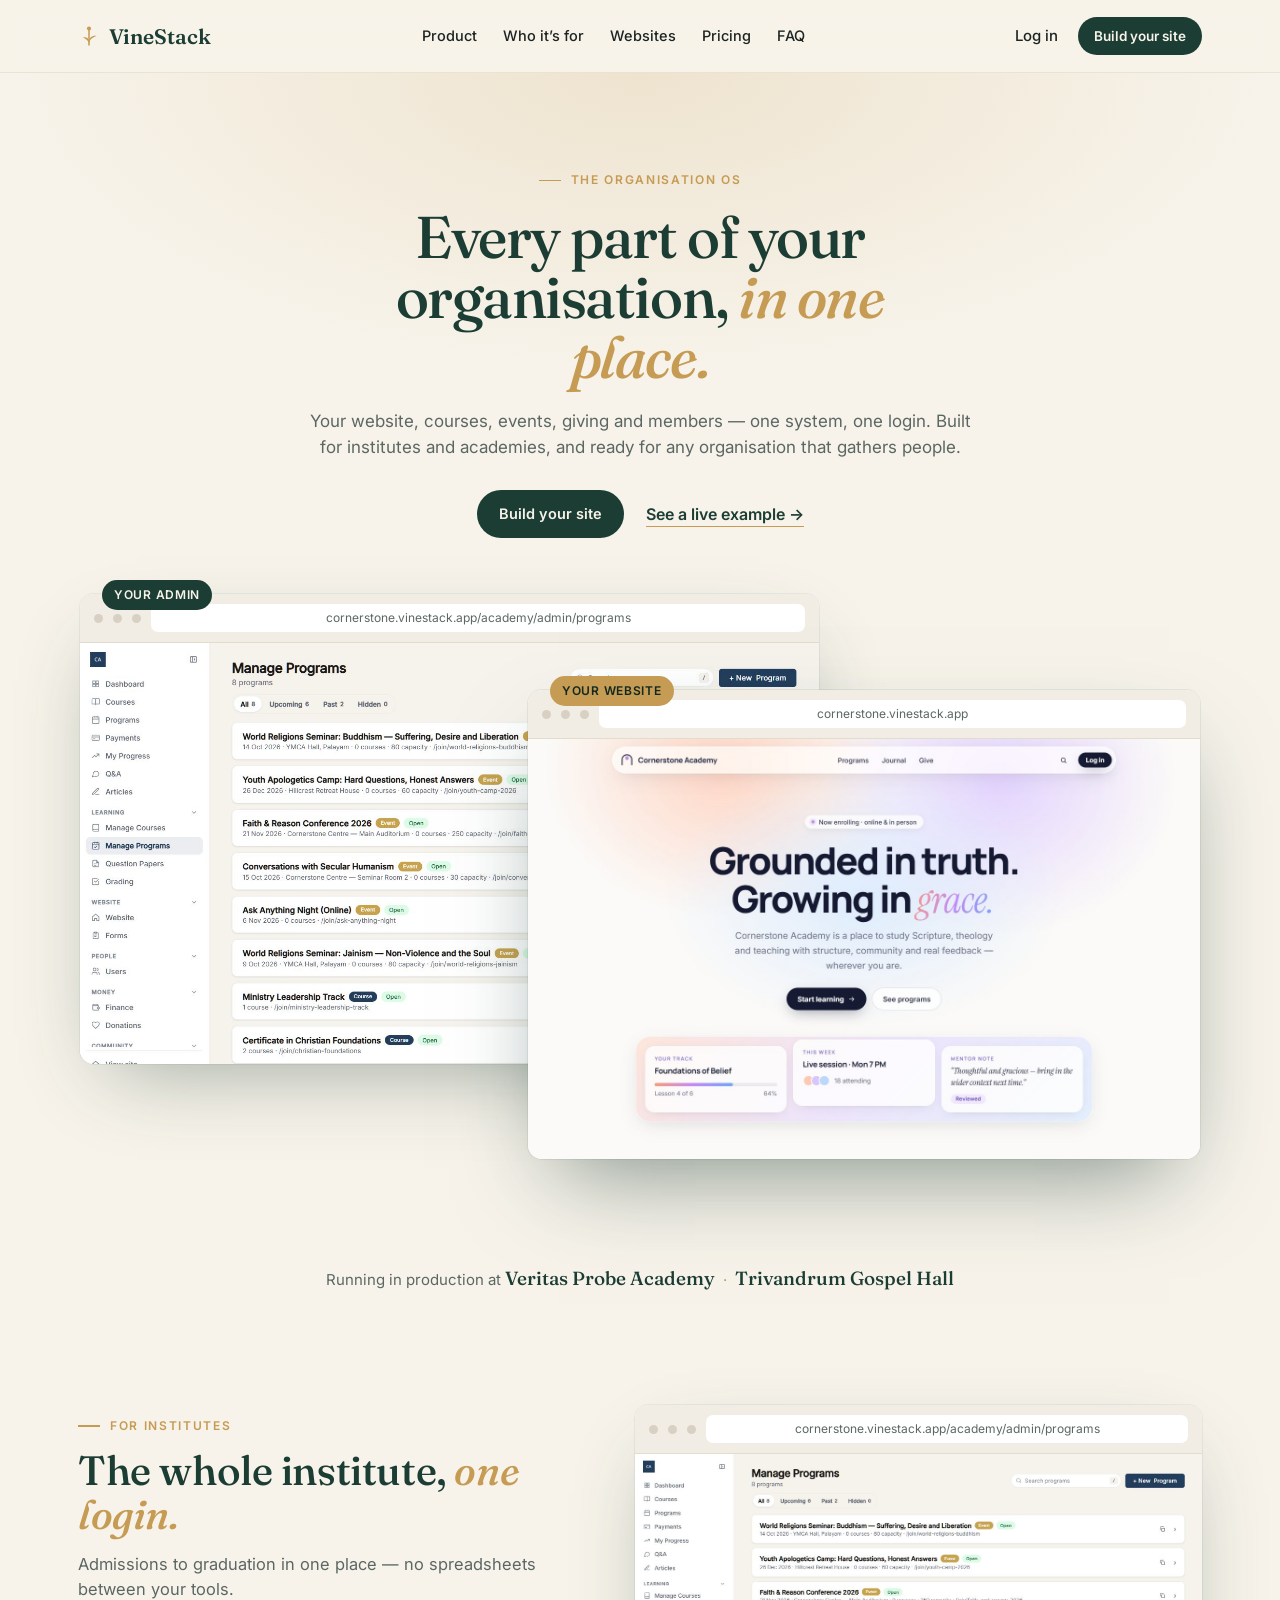
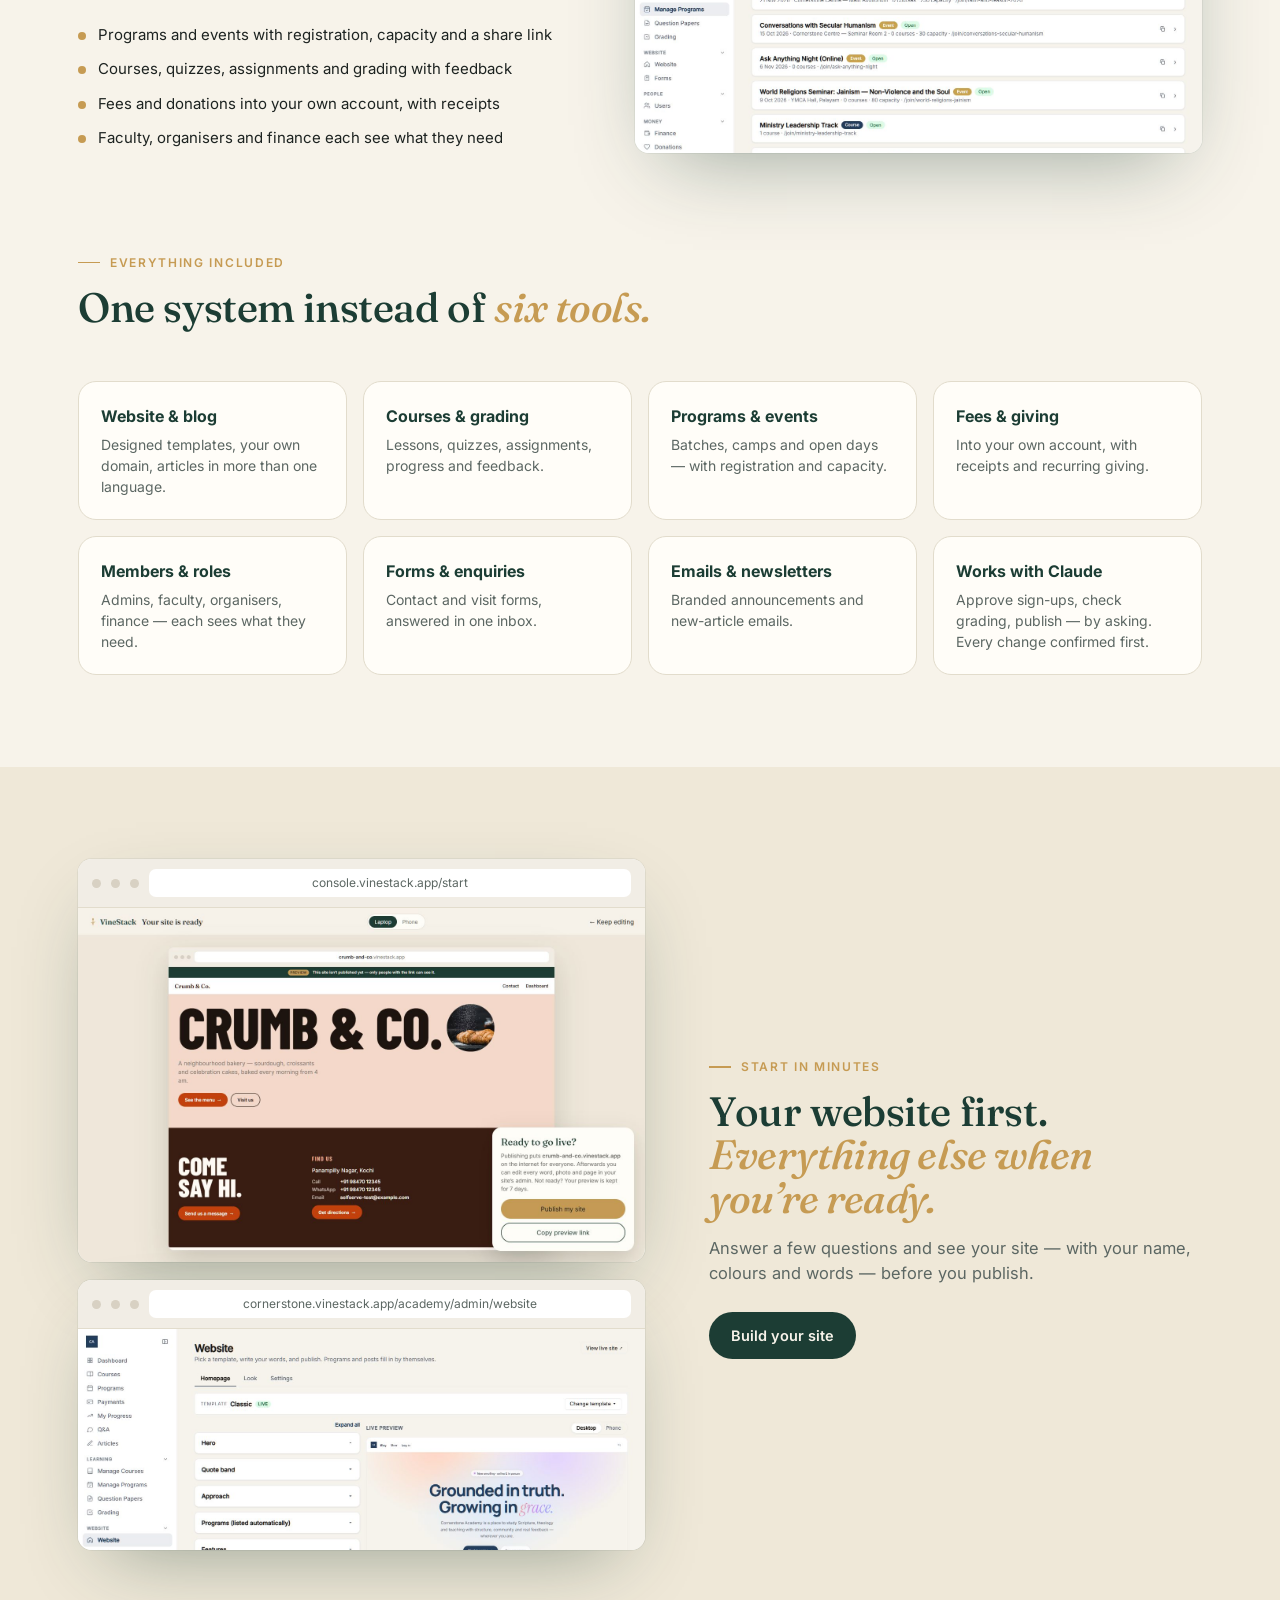
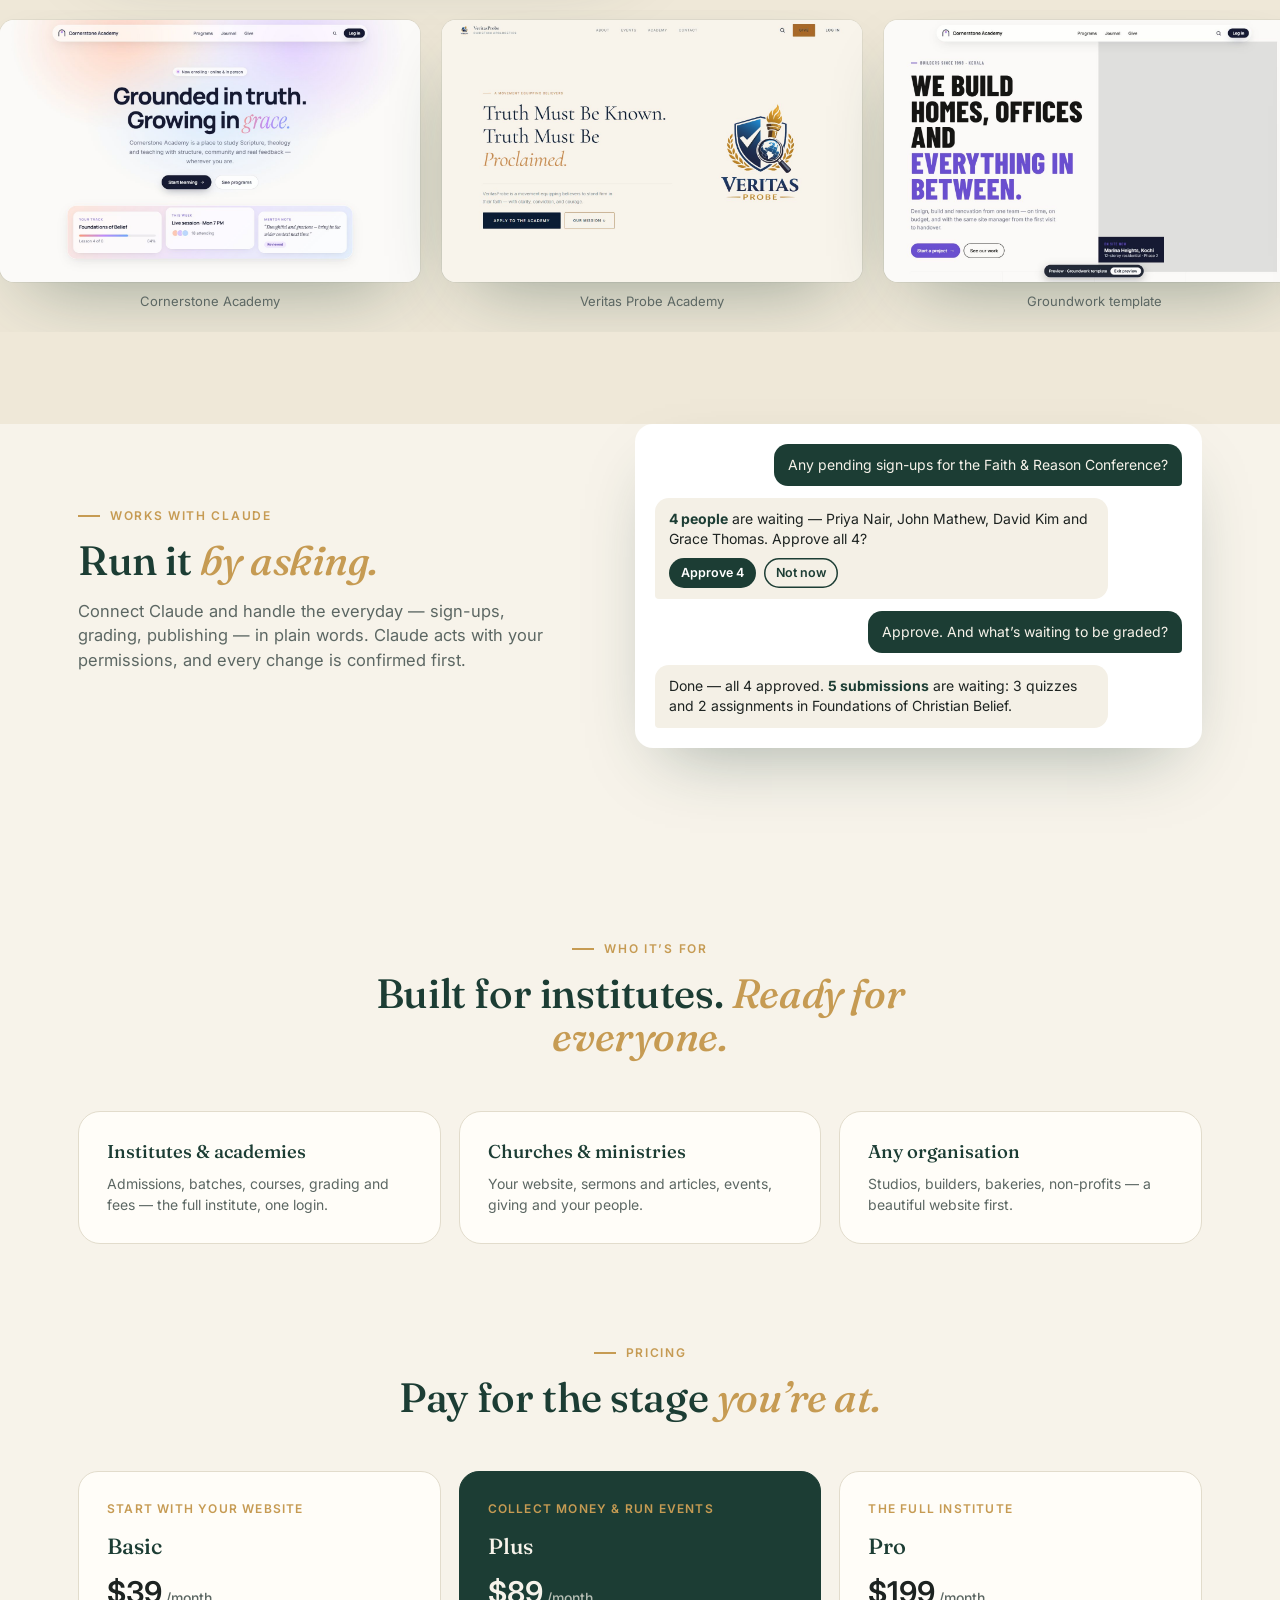
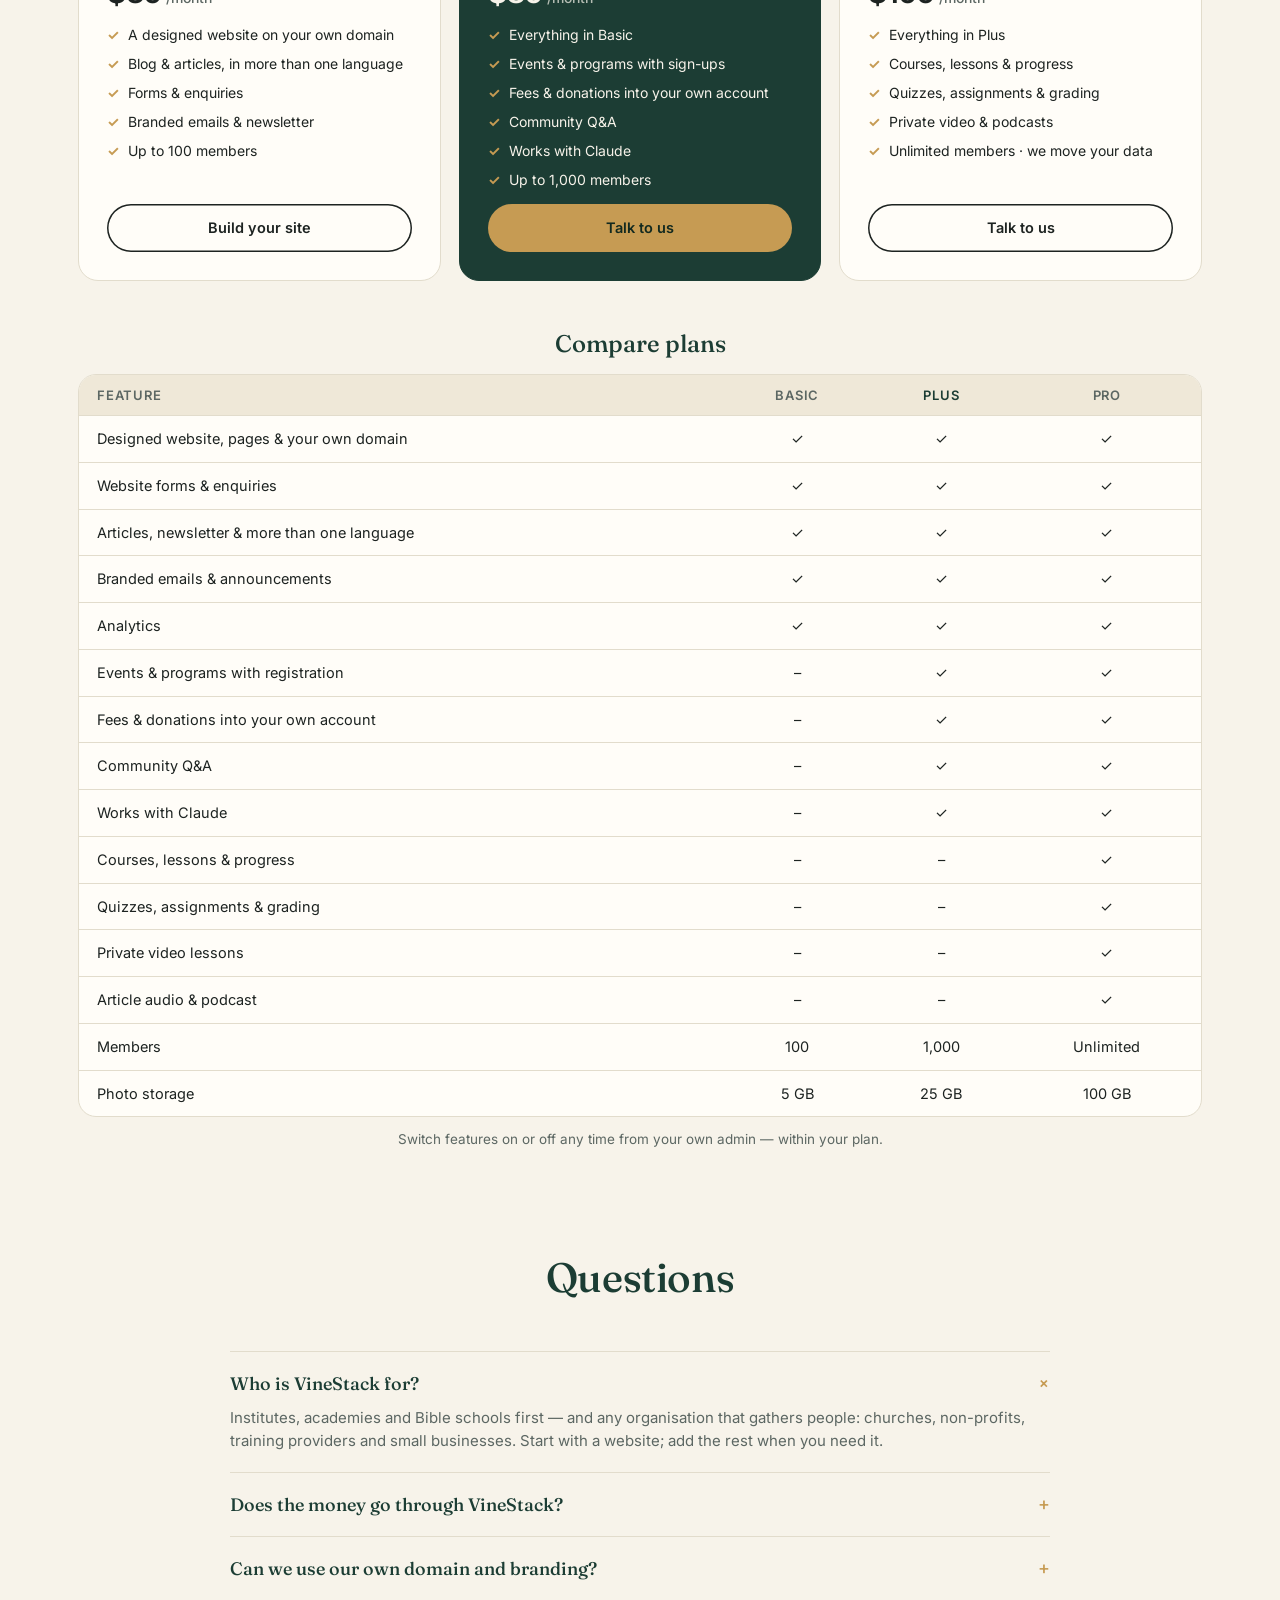
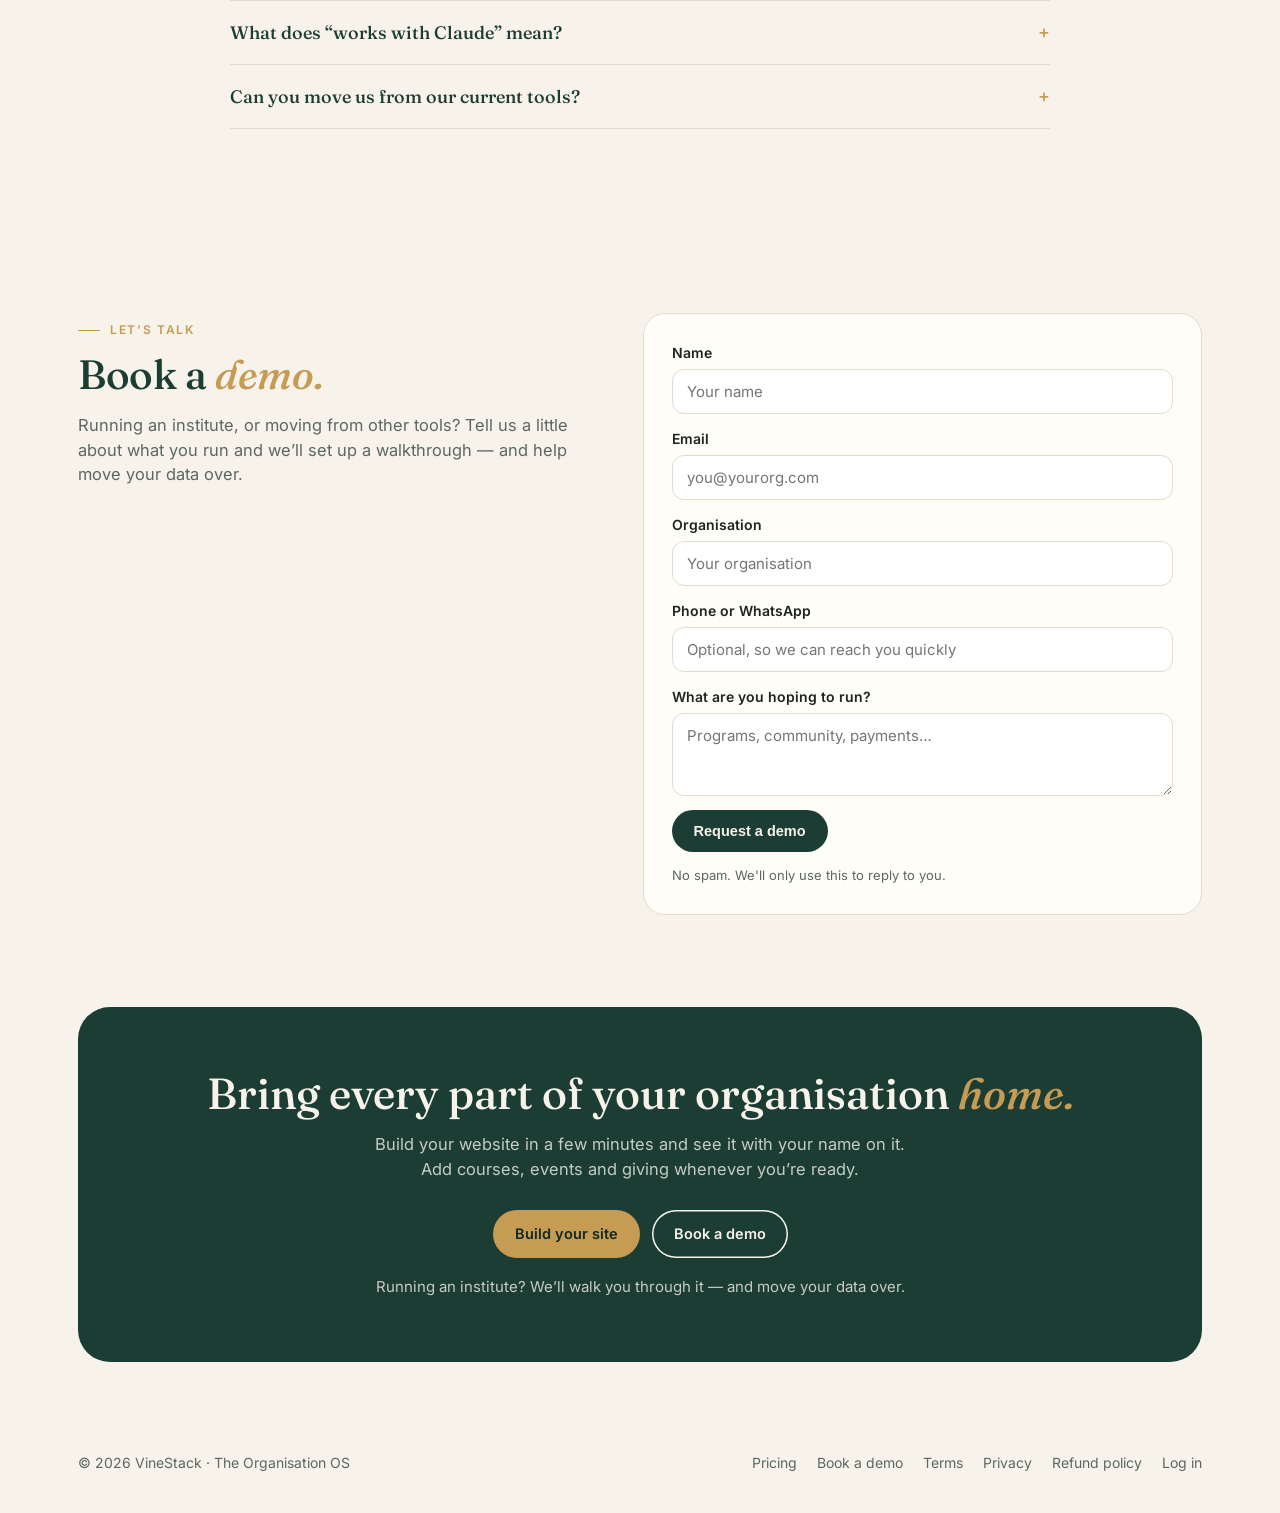
==== commit bae599c5: "feat(home): Questions open and close smoothly Height + fade animation on the FAQ instead of an insta" ====
--- a/index.html
+++ b/index.html
@@ -356,5 +356,36 @@
       }
     });
 </script>
+<script>
+/* Questions: open and close smoothly (height + fade) instead of snapping. */
+(function () {
+  if (!window.Element || !Element.prototype.animate) return;
+  var calm = window.matchMedia && matchMedia('(prefers-reduced-motion: reduce)').matches;
+  document.querySelectorAll('.faq details').forEach(function (d) {
+    var s = d.querySelector('summary'), body = d.querySelector('p'), anim = null;
+    s.addEventListener('click', function (e) {
+      if (calm) return;
+      e.preventDefault();
+      var opening = !d.open || d.classList.contains('closing');
+      var from = d.offsetHeight;
+      if (anim) anim.cancel();
+      d.classList.remove('closing');
+      d.open = true;
+      var full = d.offsetHeight;
+      d.open = false;
+      var shut = d.offsetHeight;
+      d.open = true;
+      if (!opening) d.classList.add('closing');
+      d.style.overflow = 'hidden';
+      anim = d.animate({ height: [from + 'px', (opening ? full : shut) + 'px'] }, { duration: 320, easing: 'cubic-bezier(.2,.7,.2,1)' });
+      body.animate({ opacity: opening ? [0, 1] : [1, 0], transform: opening ? ['translateY(-4px)', 'none'] : ['none', 'translateY(-4px)'] }, { duration: opening ? 320 : 200, easing: 'ease', fill: 'none' });
+      anim.onfinish = function () {
+        if (!opening) d.open = false;
+        d.classList.remove('closing'); d.style.overflow = ''; anim = null;
+      };
+    });
+  });
+})();
+</script>
 </body>
 </html>
--- a/home.css
+++ b/home.css
@@ -104,10 +104,13 @@
 
 /* faq + cta + footer */
 .faq { max-width: 820px; margin: 0 auto; }
-.faq details { border-top: 1px solid var(--line); padding: 20px 0; }
+.faq details { border-top: 1px solid var(--line); padding: 20px 0; box-sizing: border-box; }
 .faq details:last-child { border-bottom: 1px solid var(--line); }
 .faq summary { list-style: none; cursor: pointer; display: flex; justify-content: space-between; gap: 20px; font: 500 20px var(--serif); color: var(--vine); }
-.faq summary::after { content: '+'; color: var(--gold); font-family: var(--sans); }
+.faq summary::-webkit-details-marker { display: none; }
+.faq summary::after { content: '+'; flex: none; color: var(--gold); font-family: var(--sans); transition: transform .32s cubic-bezier(.2,.7,.2,1); }
+.faq details[open]:not(.closing) summary::after { transform: rotate(45deg); }
+@media (prefers-reduced-motion: reduce) { .faq summary::after { transition: none; } }
 .faq p { margin: 12px 0 0; color: var(--mut); }
 .final { background: var(--vine); color: var(--ivory); border-radius: 32px; padding: 80px 40px; text-align: center; position: relative; overflow: hidden; }
 .final h2 { margin: 0; font: 500 clamp(36px, 4.6vw, 58px)/1.05 var(--serif); }
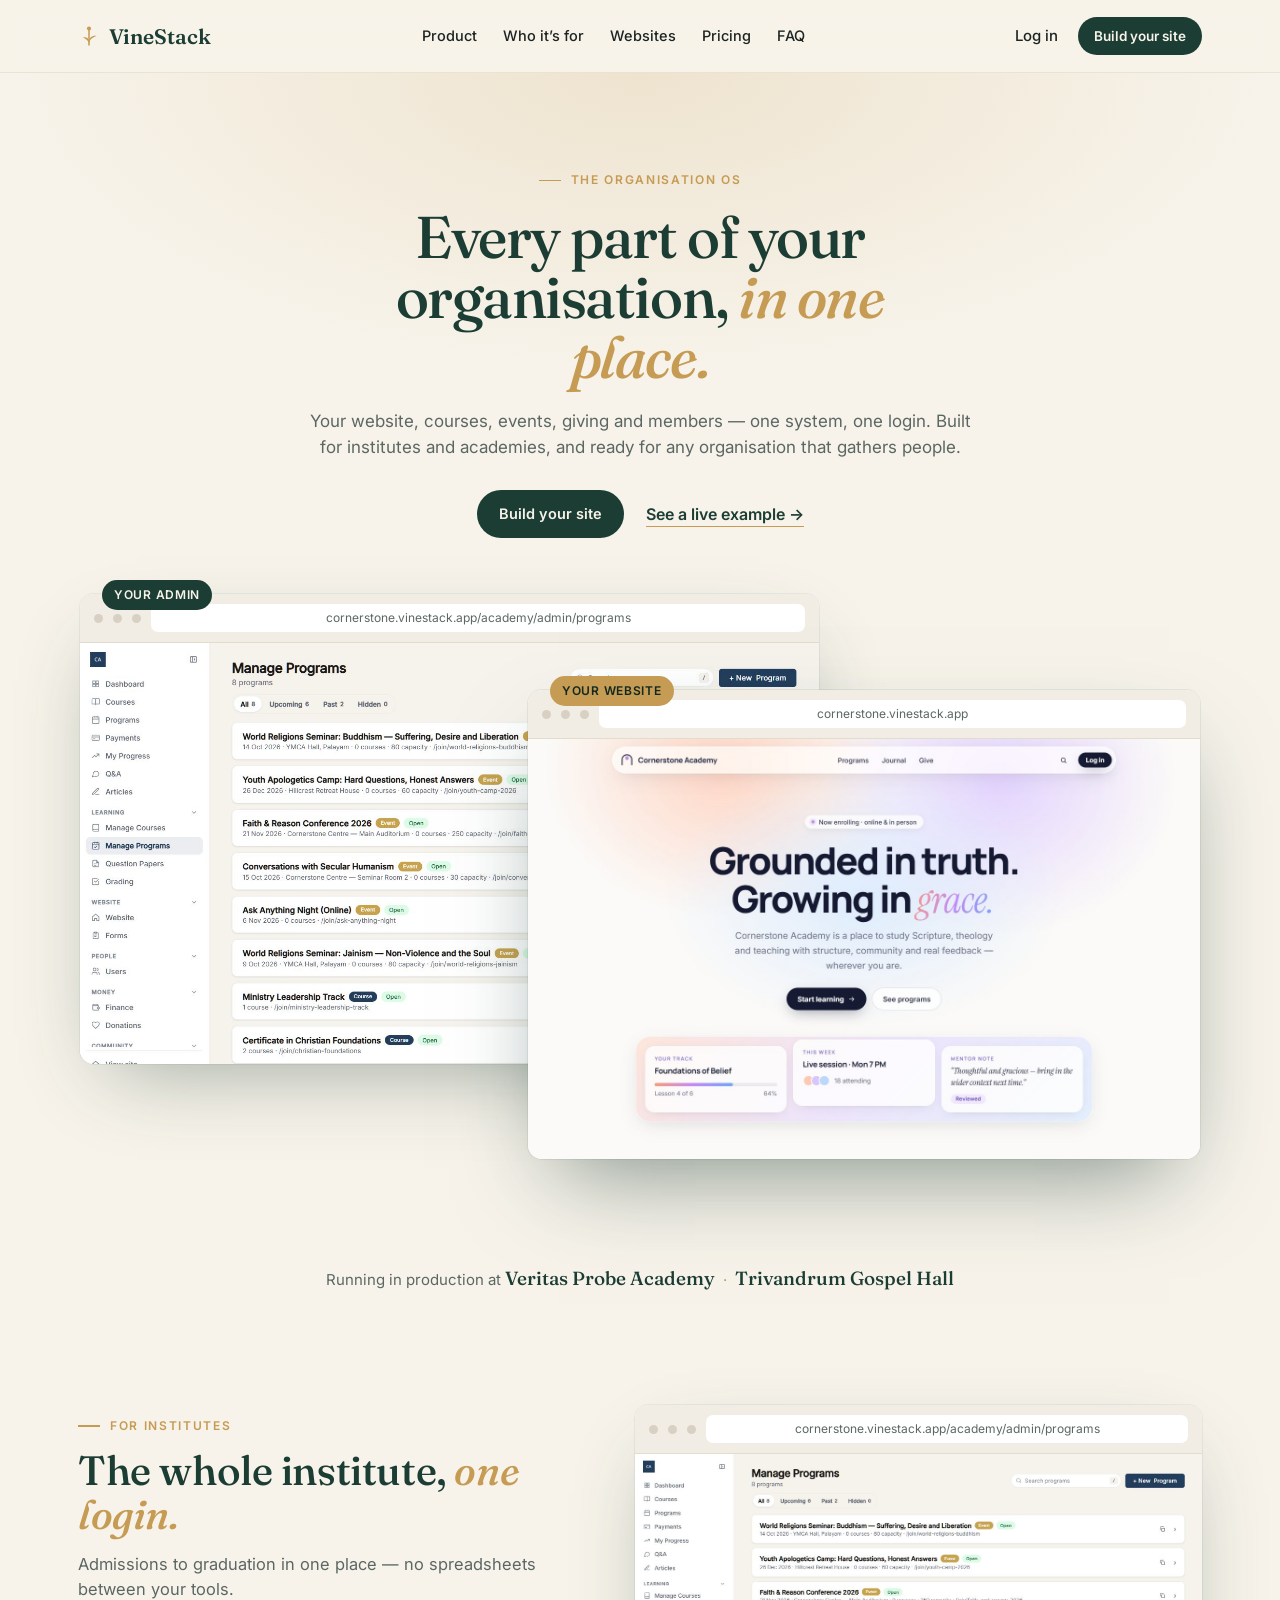
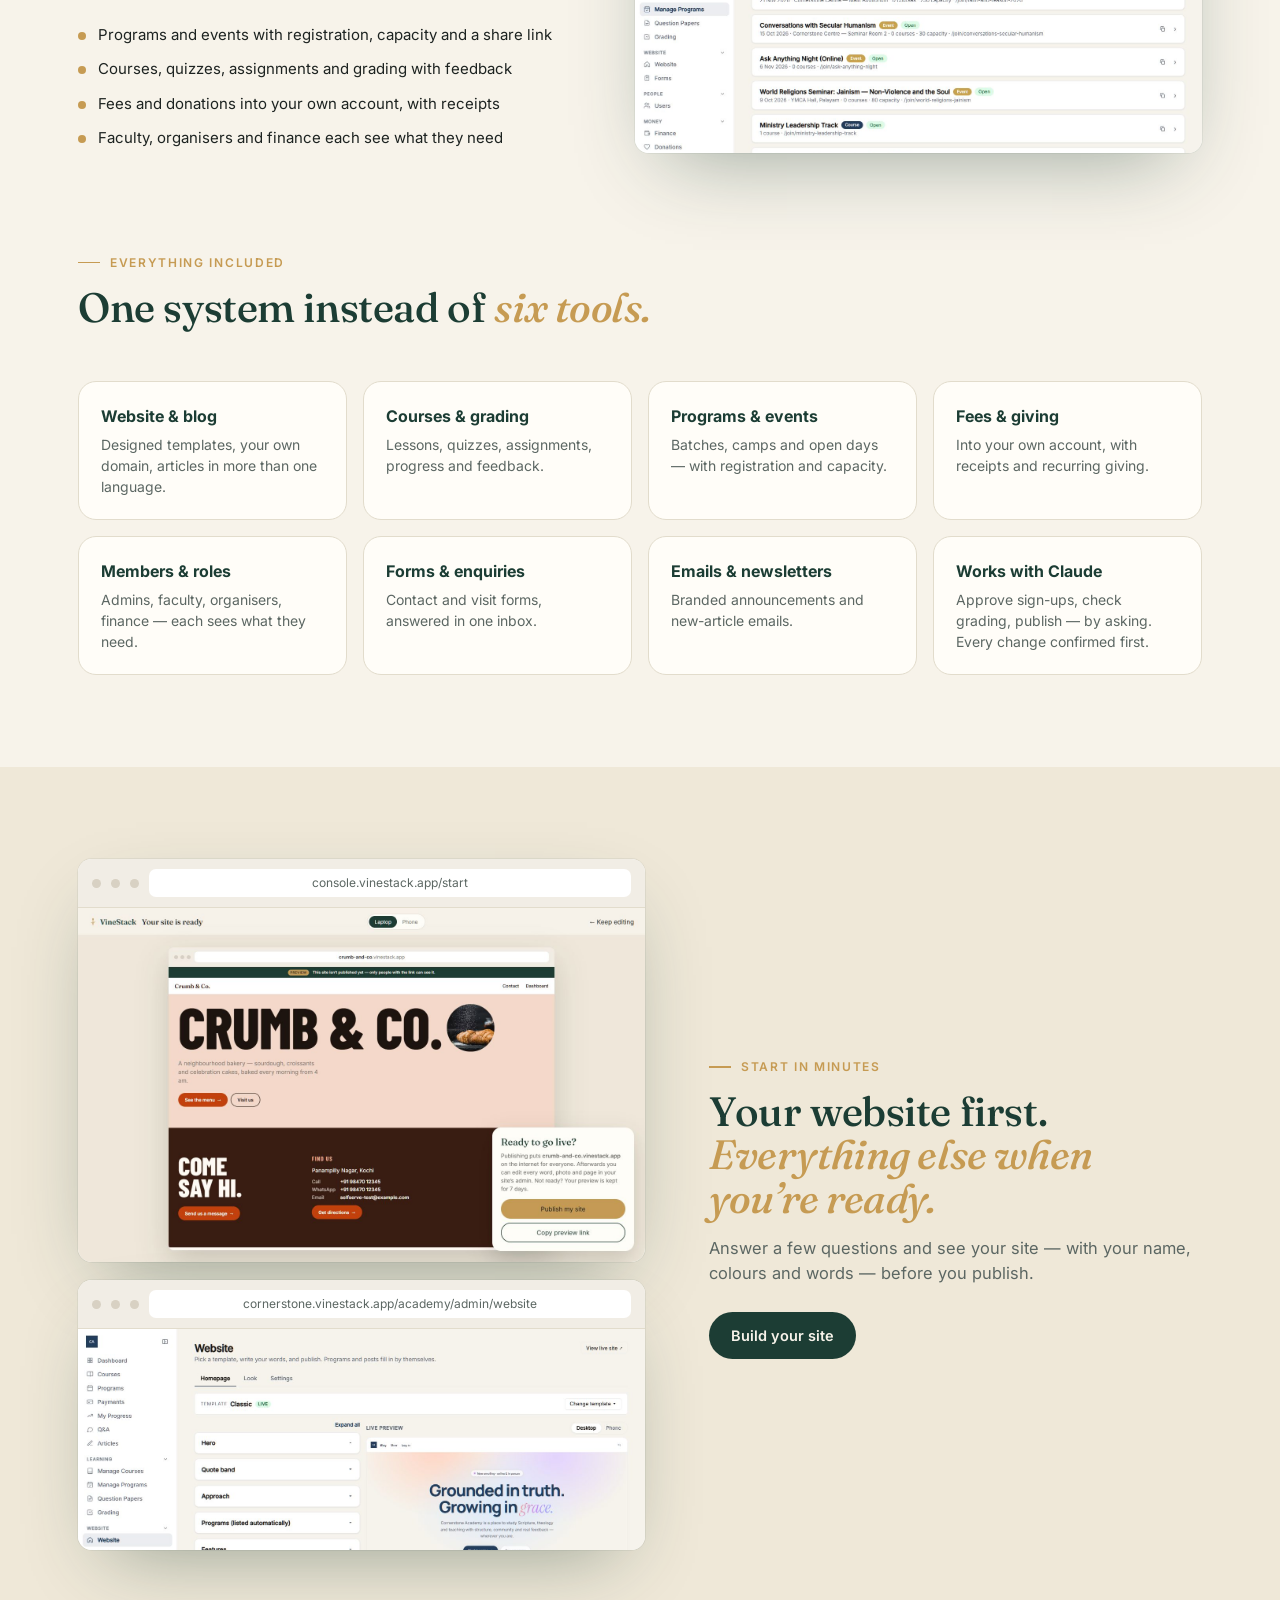
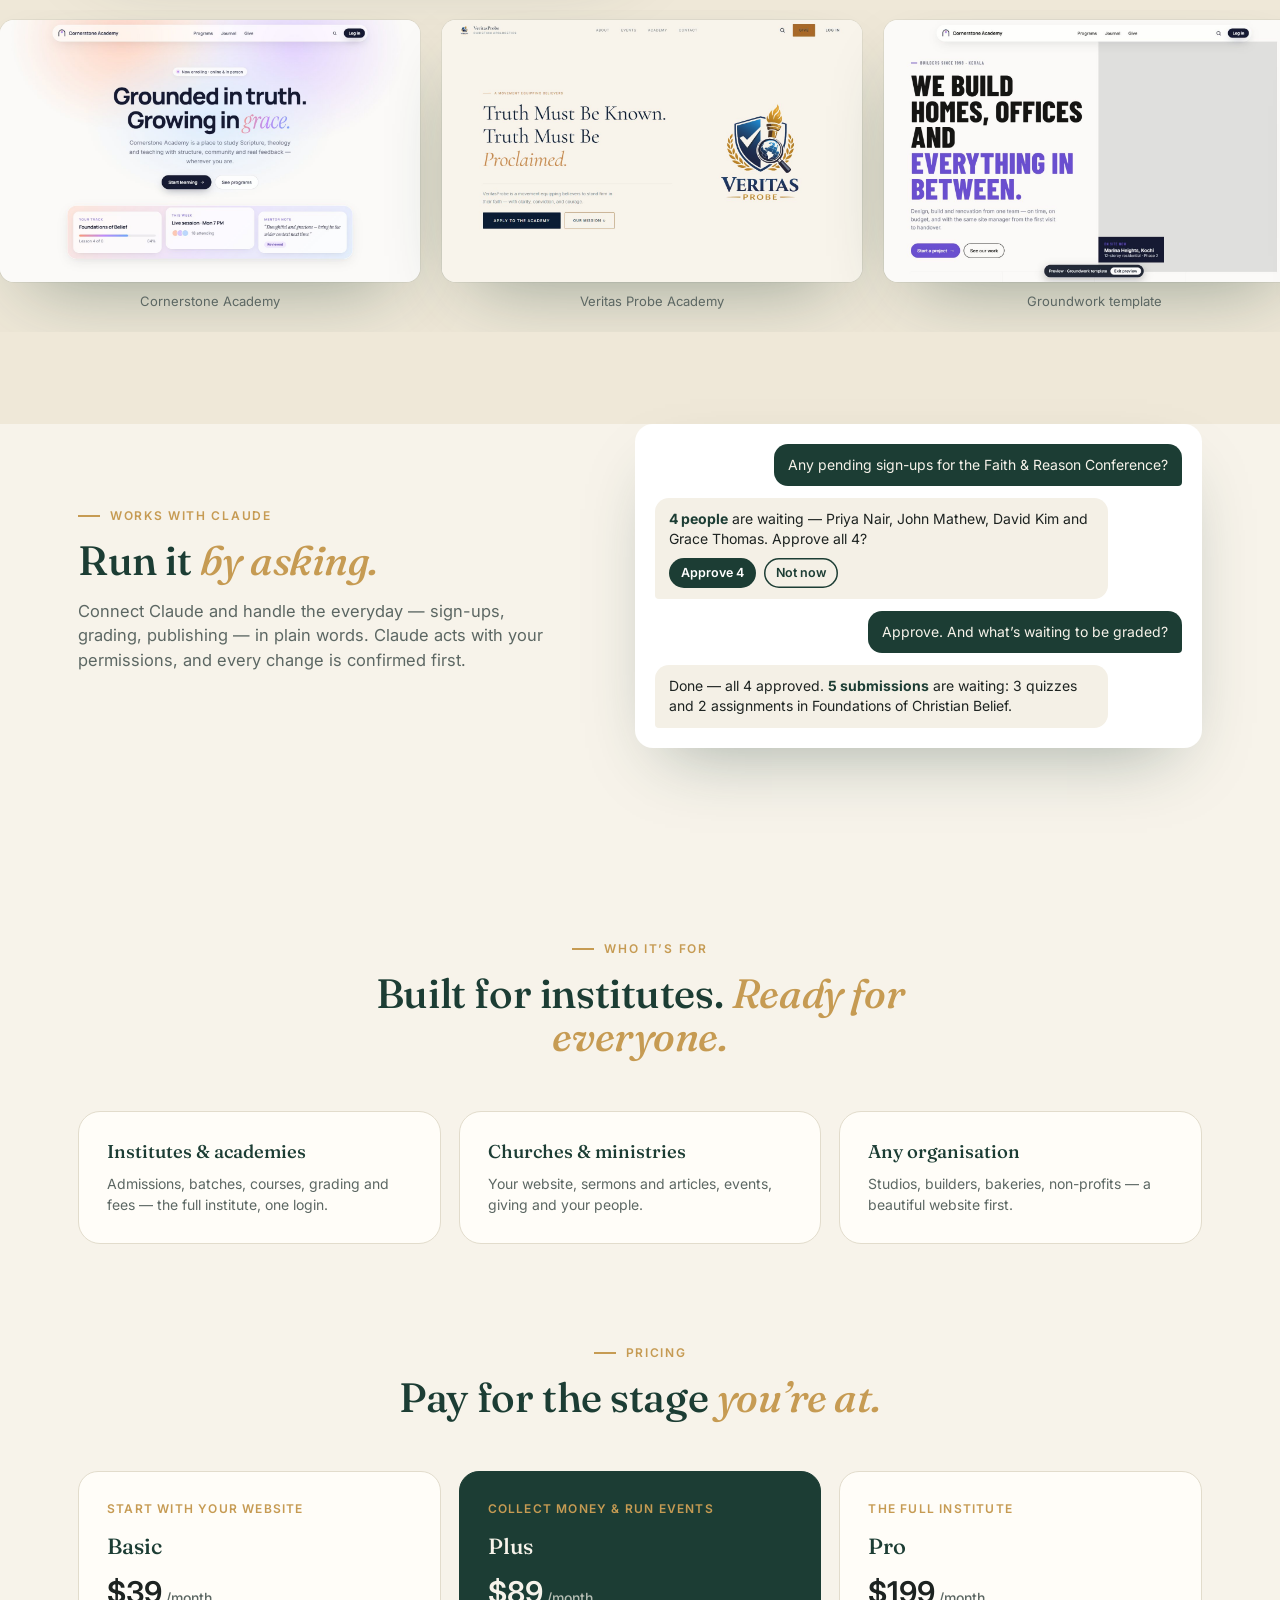
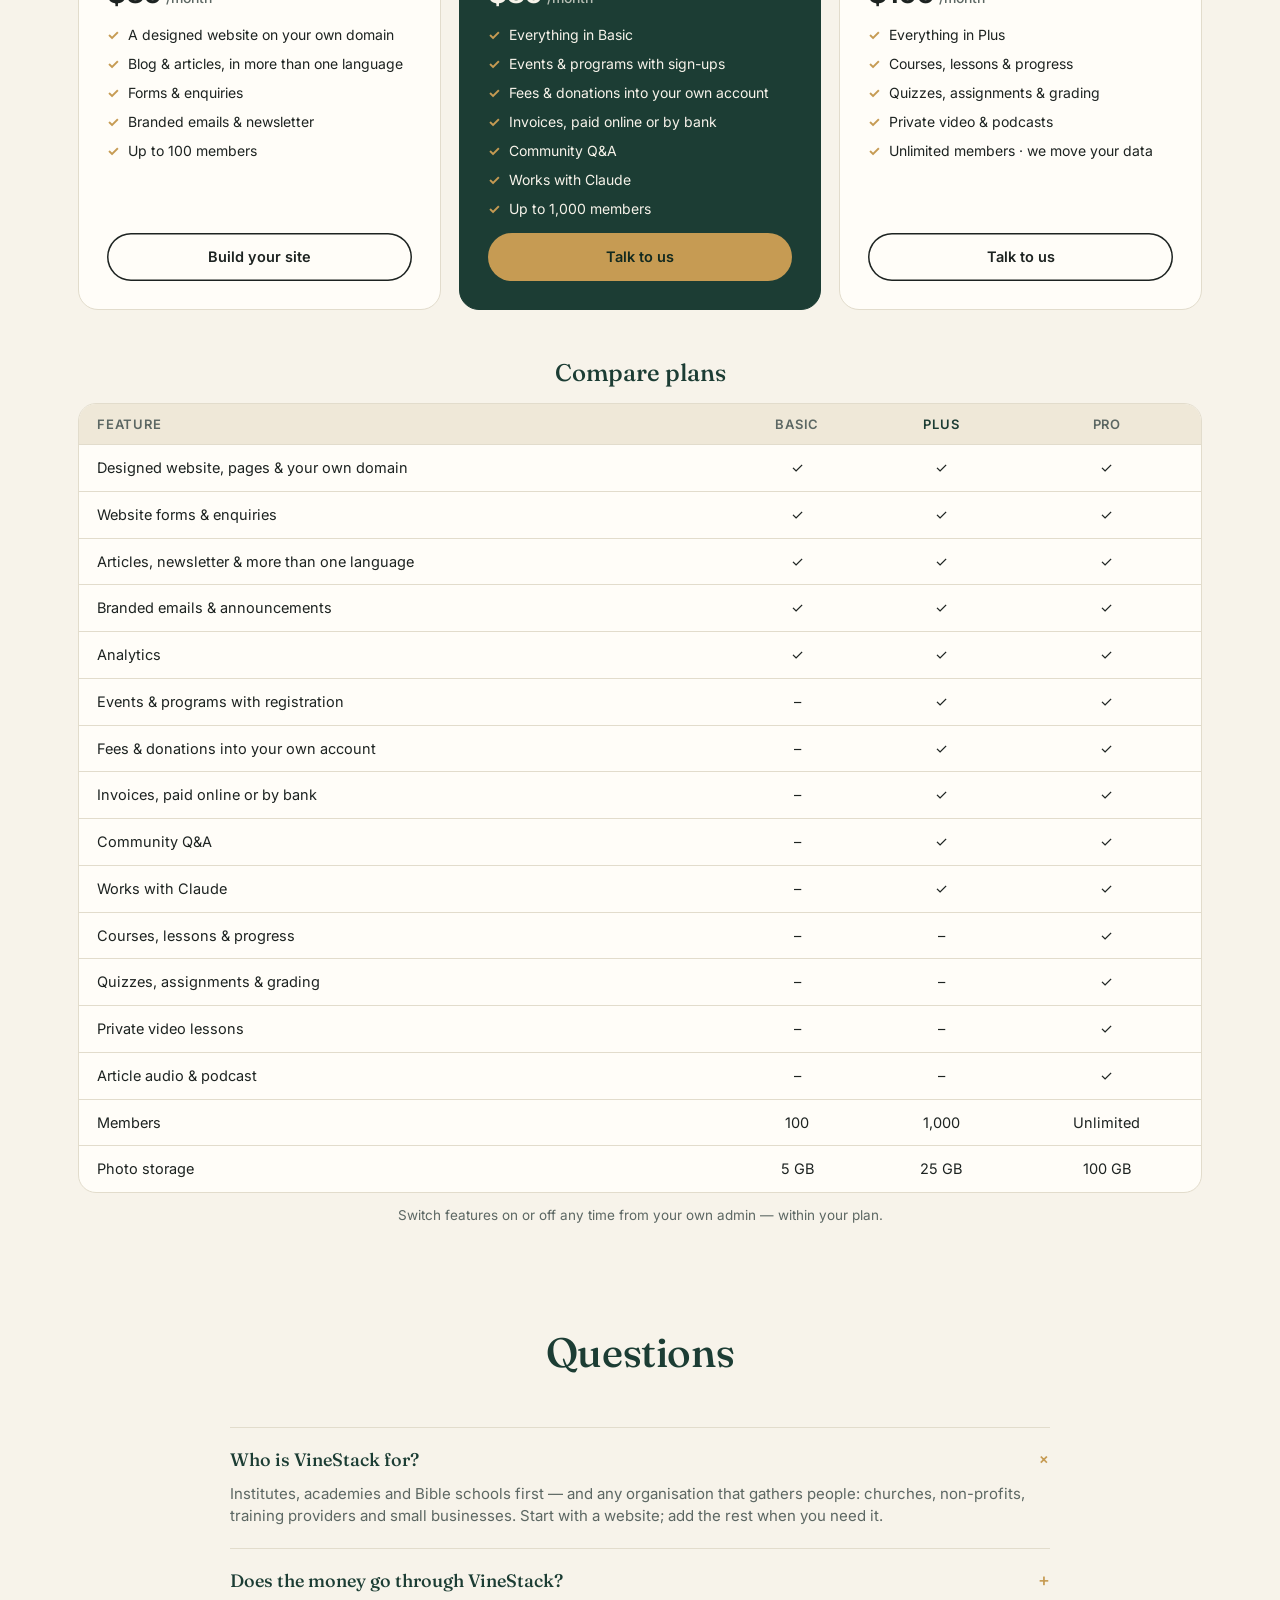
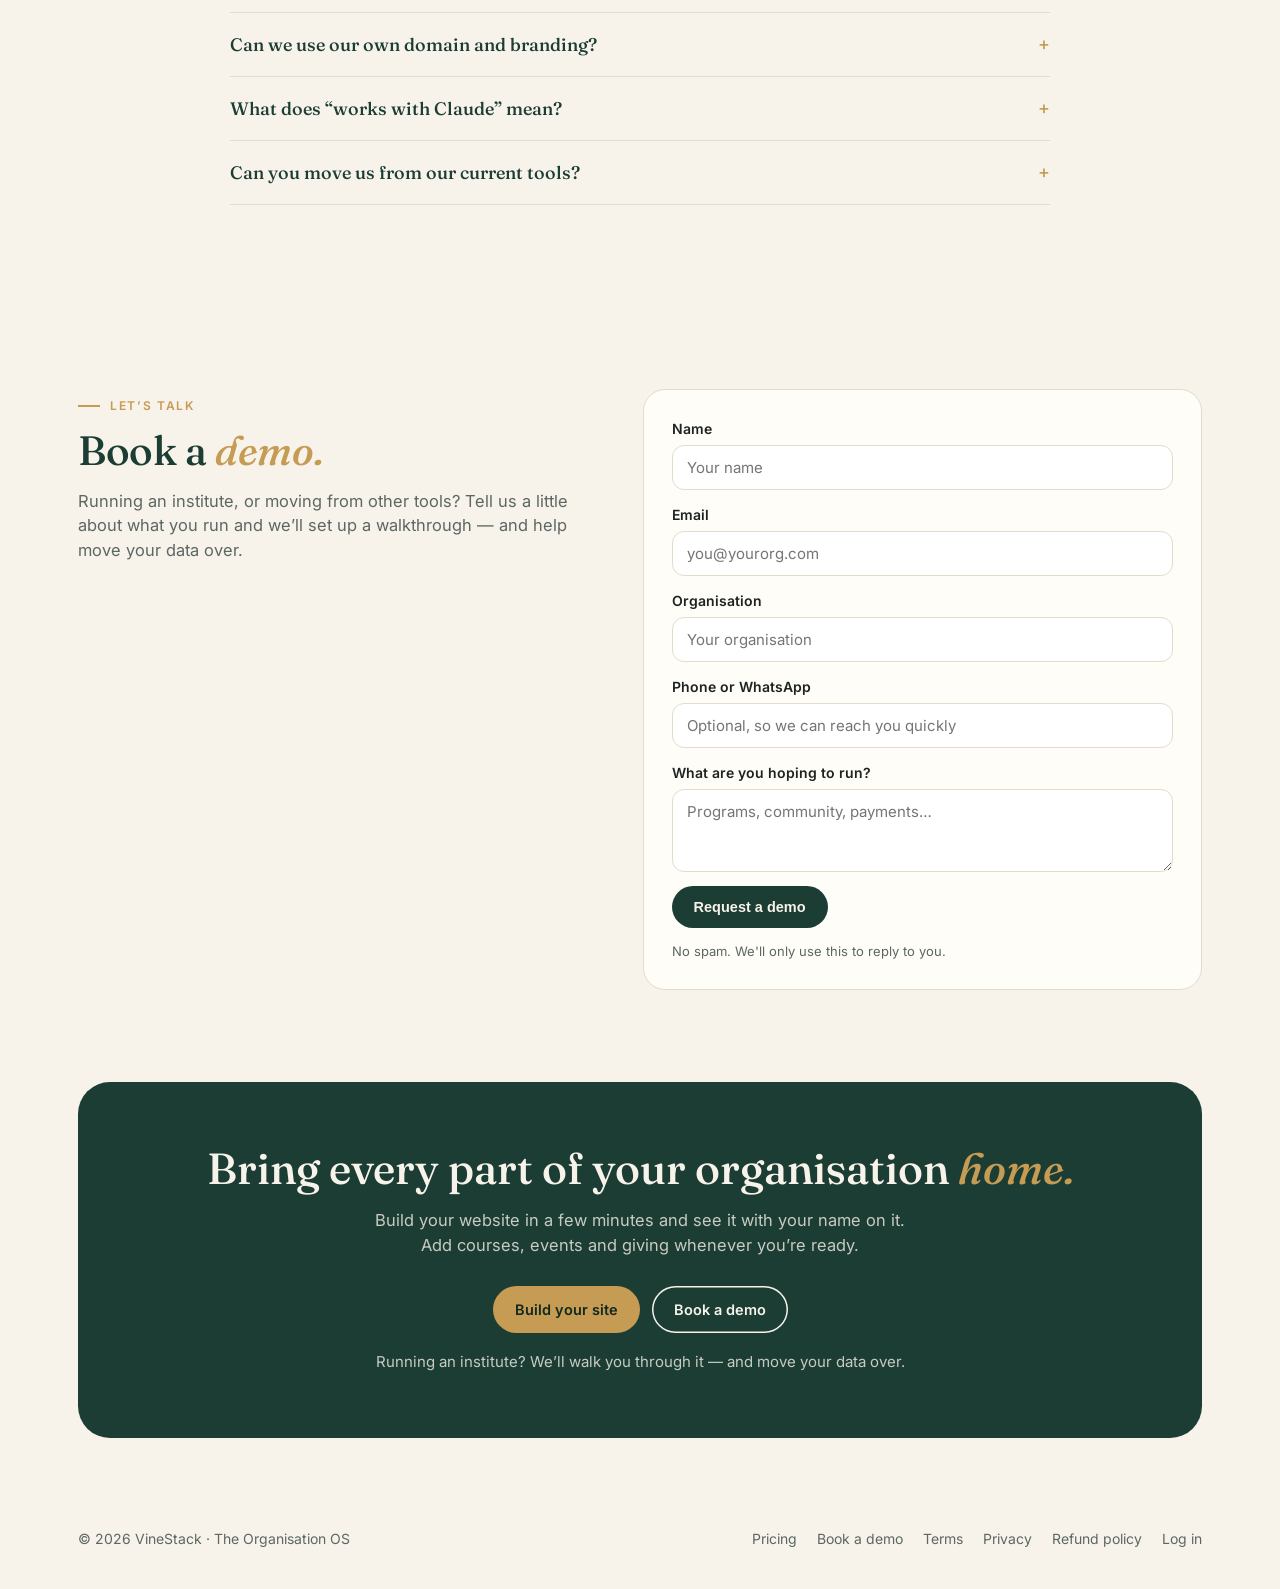
==== commit af6e6606: "Pricing: invoices on Plus and Pro Co-Authored-By: Claude Opus 5.5 <noreply@anthropic.com> Claude-Ses" ====
--- a/index.html
+++ b/index.html
@@ -56,7 +56,7 @@
     "url": "https://vinestack.app/",
     "image": "https://vinestack.app/og-image.png",
     "description": "The operating system for academies, churches, non-profits and training organisations: courses and programs, quizzes and grading, events, content, community and payments in one system.",
-    "featureList": "Programs and courses, Quizzes and grading, Progress tracking, Event registration, Articles and blog, Q&A community, Fees and online giving, Roles and permissions, Custom domain and branding, Works with Claude (MCP)",
+    "featureList": "Programs and courses, Quizzes and grading, Progress tracking, Event registration, Articles and blog, Q&A community, Fees and online giving, Invoicing, Roles and permissions, Custom domain and branding, Works with Claude (MCP)",
     "publisher": { "@type": "Organization", "name": "VineStack", "url": "https://vinestack.app/" },
     "offers": {
       "@type": "AggregateOffer",
@@ -252,13 +252,13 @@
   <div class="plan"><span class="stage">Start with your website</span><h3>Basic</h3><div class="price"><span data-k="cur">₹</span><span class="price-amt" data-plan="basic">2,499</span><small> /month</small></div>
     <ul><li>A designed website on your own domain</li><li>Blog &amp; articles, in more than one language</li><li>Forms &amp; enquiries</li><li>Branded emails &amp; newsletter</li><li>Up to 100 members</li></ul><a class="btn btn-line" href="https://console.vinestack.app/start">Build your site</a></div>
   <div class="plan feat"><span class="stage">Collect money &amp; run events</span><h3>Plus</h3><div class="price"><span data-k="cur">₹</span><span class="price-amt" data-plan="plus">4,999</span><small> /month</small></div>
-    <ul><li>Everything in Basic</li><li>Events &amp; programs with sign-ups</li><li>Fees &amp; donations into your own account</li><li>Community Q&amp;A</li><li>Works with Claude</li><li>Up to 1,000 members</li></ul><a class="btn btn-gold" href="#demo">Talk to us</a></div>
+    <ul><li>Everything in Basic</li><li>Events &amp; programs with sign-ups</li><li>Fees &amp; donations into your own account</li><li>Invoices, paid online or by bank</li><li>Community Q&amp;A</li><li>Works with Claude</li><li>Up to 1,000 members</li></ul><a class="btn btn-gold" href="#demo">Talk to us</a></div>
   <div class="plan"><span class="stage">The full institute</span><h3>Pro</h3><div class="price"><span data-k="cur">₹</span><span class="price-amt" data-plan="pro">9,999</span><small> /month</small></div>
     <ul><li>Everything in Plus</li><li>Courses, lessons &amp; progress</li><li>Quizzes, assignments &amp; grading</li><li>Private video &amp; podcasts</li><li>Unlimited members · we move your data</li></ul><a class="btn btn-line" href="#demo">Talk to us</a></div>
 </div>
   <div class="cmp"><h3>Compare plans</h3><div class="cmp-scroll"><table>
     <thead><tr><th>Feature</th><th>Basic</th><th>Plus</th><th>Pro</th></tr></thead>
-    <tbody><tr><td>Designed website, pages &amp; your own domain</td><td>✓</td><td>✓</td><td>✓</td></tr><tr><td>Website forms &amp; enquiries</td><td>✓</td><td>✓</td><td>✓</td></tr><tr><td>Articles, newsletter &amp; more than one language</td><td>✓</td><td>✓</td><td>✓</td></tr><tr><td>Branded emails &amp; announcements</td><td>✓</td><td>✓</td><td>✓</td></tr><tr><td>Analytics</td><td>✓</td><td>✓</td><td>✓</td></tr><tr><td>Events &amp; programs with registration</td><td>–</td><td>✓</td><td>✓</td></tr><tr><td>Fees &amp; donations into your own account</td><td>–</td><td>✓</td><td>✓</td></tr><tr><td>Community Q&amp;A</td><td>–</td><td>✓</td><td>✓</td></tr><tr><td>Works with Claude</td><td>–</td><td>✓</td><td>✓</td></tr><tr><td>Courses, lessons &amp; progress</td><td>–</td><td>–</td><td>✓</td></tr><tr><td>Quizzes, assignments &amp; grading</td><td>–</td><td>–</td><td>✓</td></tr><tr><td>Private video lessons</td><td>–</td><td>–</td><td>✓</td></tr><tr><td>Article audio &amp; podcast</td><td>–</td><td>–</td><td>✓</td></tr><tr><td>Members</td><td>100</td><td>1,000</td><td>Unlimited</td></tr><tr><td>Photo storage</td><td>5 GB</td><td>25 GB</td><td>100 GB</td></tr></tbody>
+    <tbody><tr><td>Designed website, pages &amp; your own domain</td><td>✓</td><td>✓</td><td>✓</td></tr><tr><td>Website forms &amp; enquiries</td><td>✓</td><td>✓</td><td>✓</td></tr><tr><td>Articles, newsletter &amp; more than one language</td><td>✓</td><td>✓</td><td>✓</td></tr><tr><td>Branded emails &amp; announcements</td><td>✓</td><td>✓</td><td>✓</td></tr><tr><td>Analytics</td><td>✓</td><td>✓</td><td>✓</td></tr><tr><td>Events &amp; programs with registration</td><td>–</td><td>✓</td><td>✓</td></tr><tr><td>Fees &amp; donations into your own account</td><td>–</td><td>✓</td><td>✓</td></tr><tr><td>Invoices, paid online or by bank</td><td>–</td><td>✓</td><td>✓</td></tr><tr><td>Community Q&amp;A</td><td>–</td><td>✓</td><td>✓</td></tr><tr><td>Works with Claude</td><td>–</td><td>✓</td><td>✓</td></tr><tr><td>Courses, lessons &amp; progress</td><td>–</td><td>–</td><td>✓</td></tr><tr><td>Quizzes, assignments &amp; grading</td><td>–</td><td>–</td><td>✓</td></tr><tr><td>Private video lessons</td><td>–</td><td>–</td><td>✓</td></tr><tr><td>Article audio &amp; podcast</td><td>–</td><td>–</td><td>✓</td></tr><tr><td>Members</td><td>100</td><td>1,000</td><td>Unlimited</td></tr><tr><td>Photo storage</td><td>5 GB</td><td>25 GB</td><td>100 GB</td></tr></tbody>
   </table></div><p class="cmp-note">Switch features on or off any time from your own admin — within your plan.</p></div>
 </div></section>
 <section class="sec" id="faq" style="padding-top:0"><div class="wrap"><div class="sec-head center"><h2>Questions</h2></div><div class="faq">
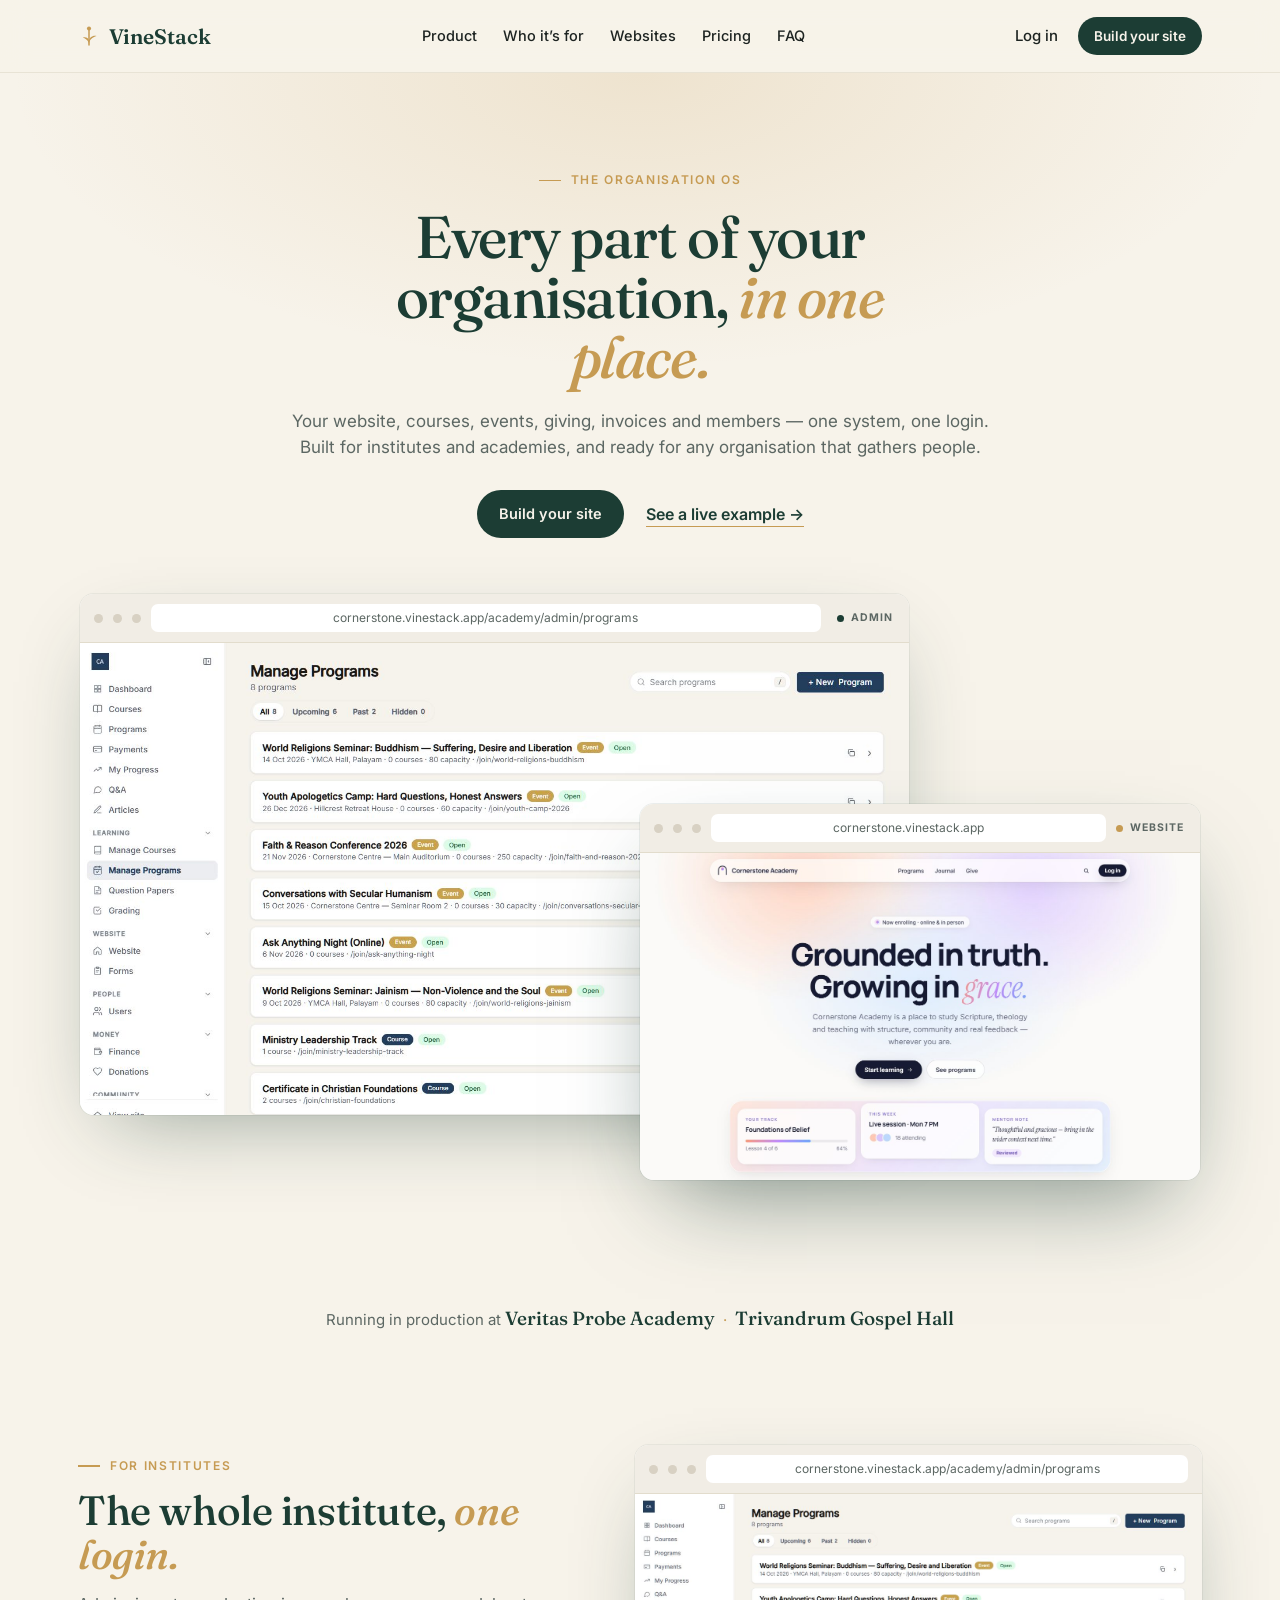
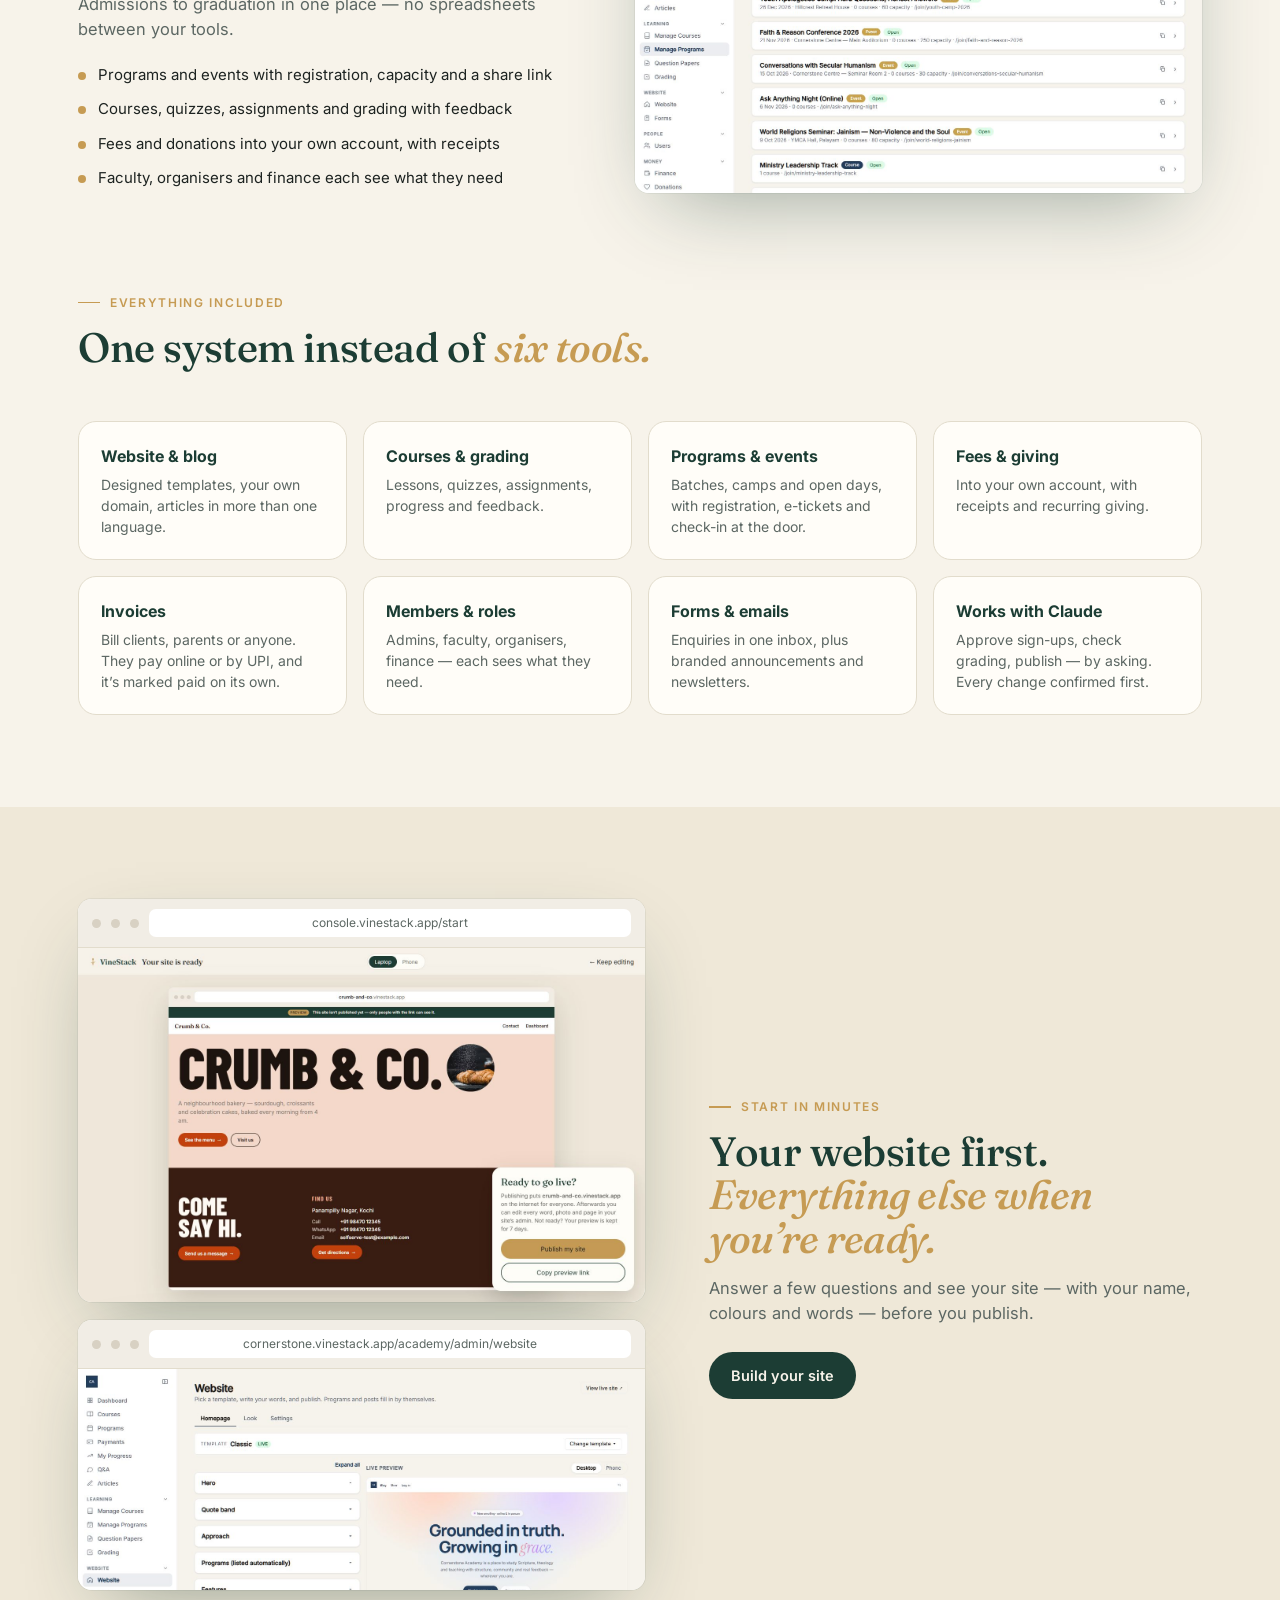
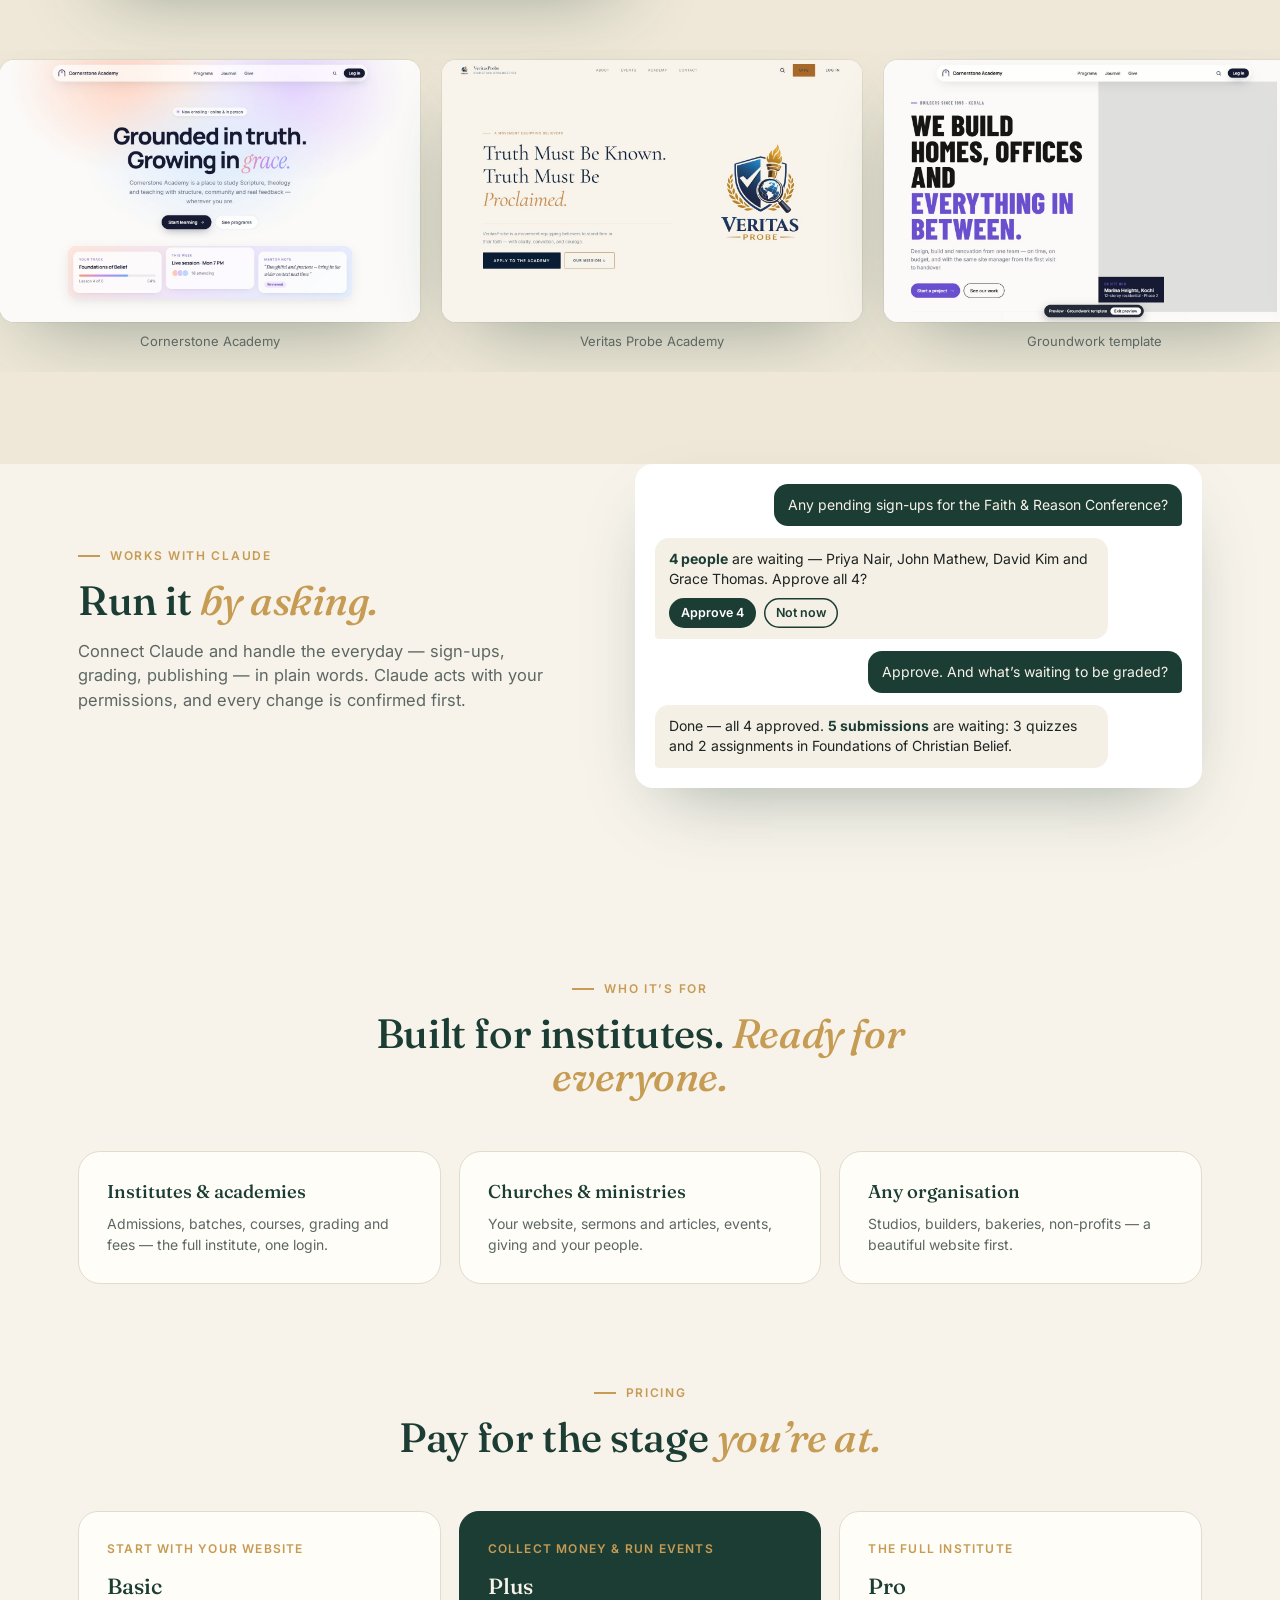
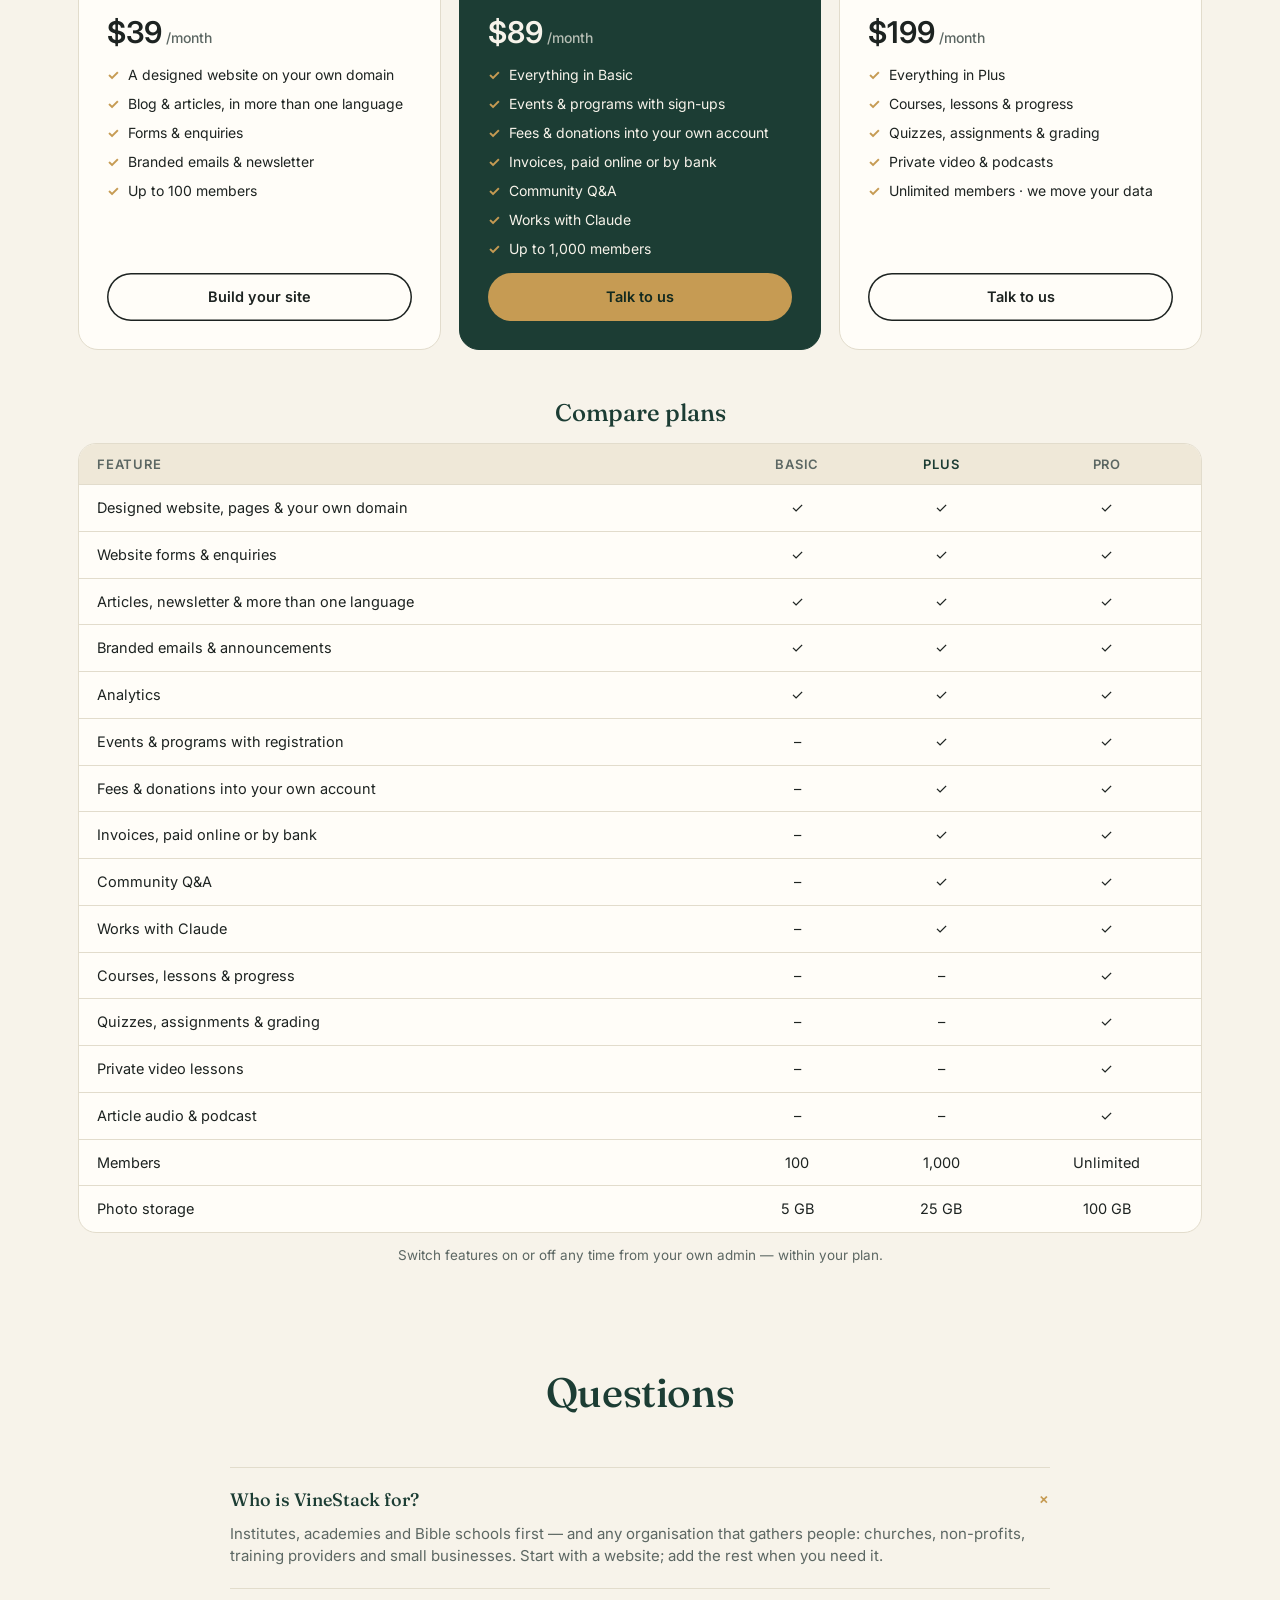
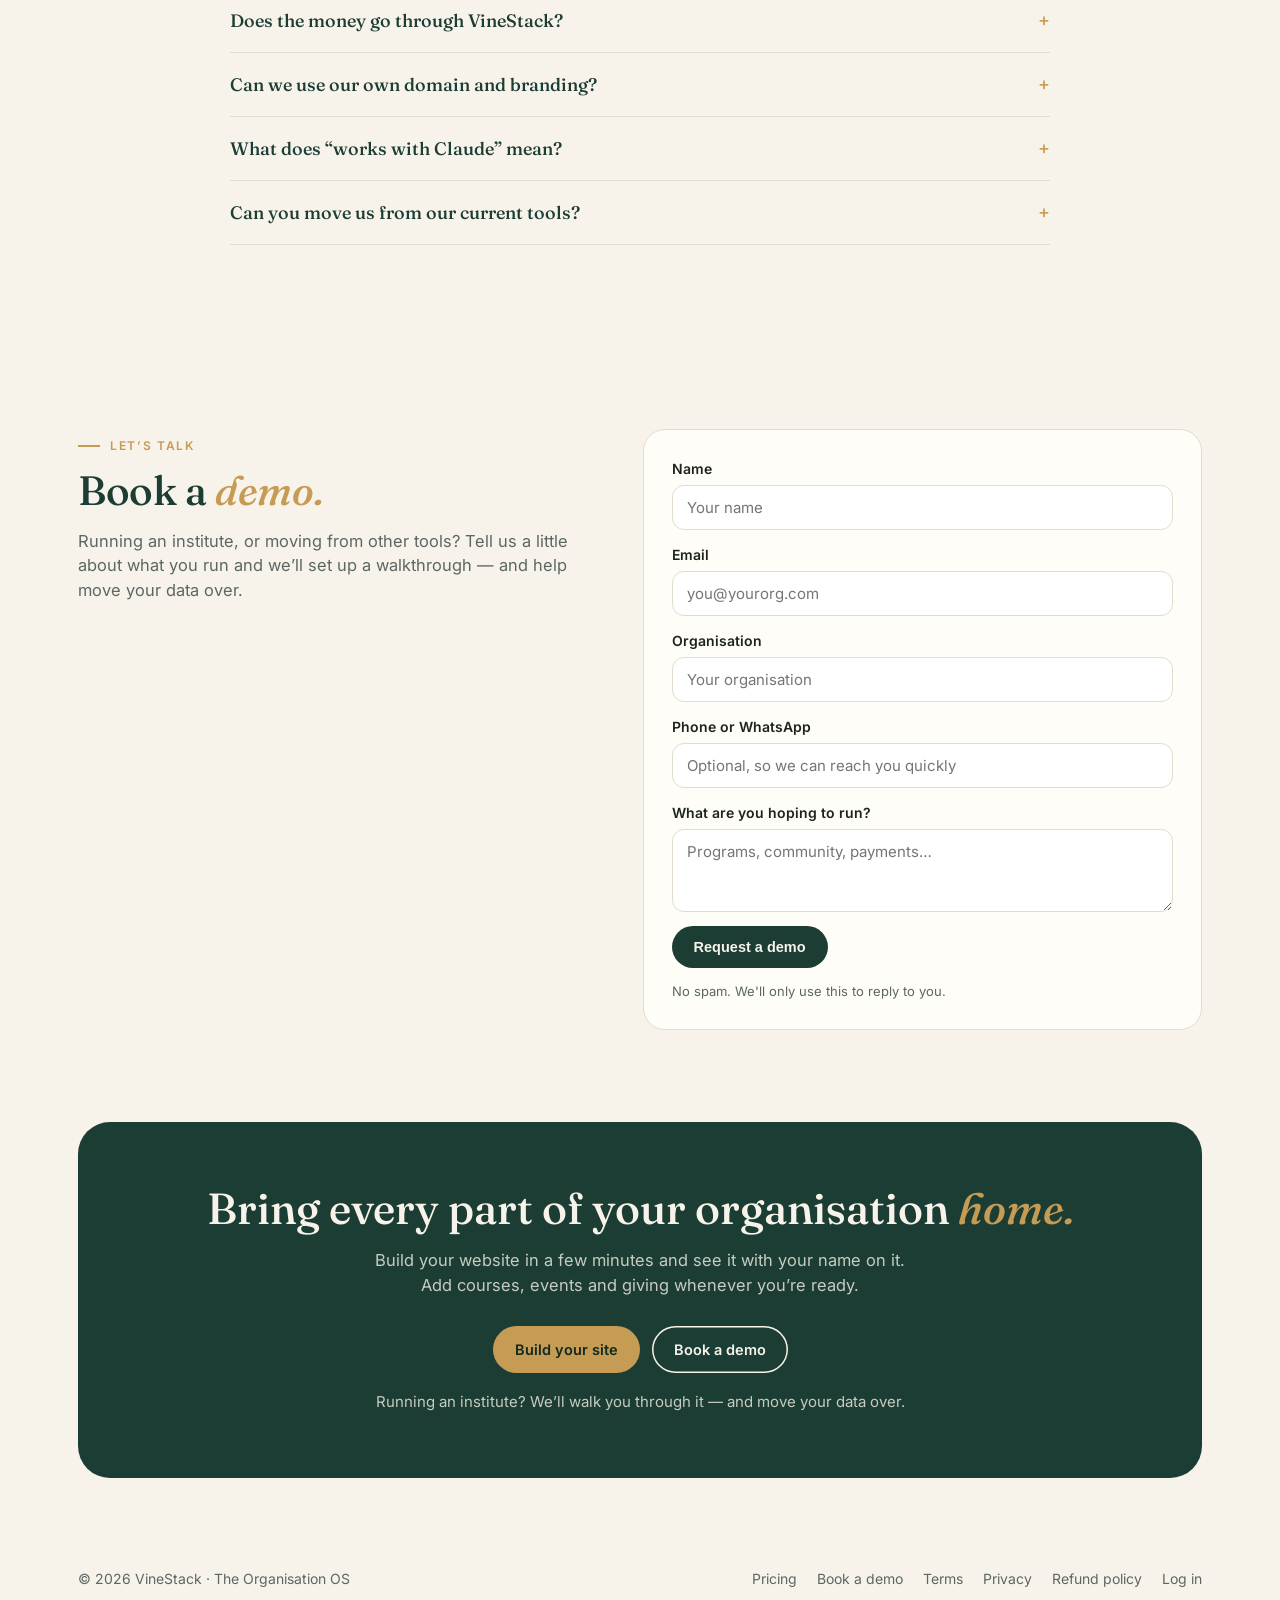
==== commit fe660c25: "Homepage: Invoices as a module; cleaner hero windows - "Everything included": new Invoices card; For" ====
--- a/index.html
+++ b/index.html
@@ -15,7 +15,7 @@
 
   <!-- Primary meta -->
   <title>VineStack — every part of your organisation, in one place</title>
-  <meta name="description" content="The Organisation OS: your website, courses, events, giving and members in one system with one login. Built for institutes and academies, ready for any organisation that gathers people." />
+  <meta name="description" content="The Organisation OS: your website, courses, events, giving, invoices and members in one system with one login. Built for institutes and academies, ready for any organisation that gathers people." />
   <meta name="keywords" content="organisation OS, all-in-one platform, LMS, learning management system, online courses, quizzes and grading, event registration, online giving, donations, member management, community platform, academy software, church software, ministry software, non-profit software, VineStack" />
   <meta name="author" content="VineStack" />
   <meta name="robots" content="index, follow" />
@@ -31,7 +31,7 @@
   <meta property="og:site_name" content="VineStack" />
   <meta property="og:url" content="https://vinestack.app/" />
   <meta property="og:title" content="VineStack — every part of your organisation, in one place" />
-  <meta property="og:description" content="The Organisation OS: your website, courses, events, giving and members in one system with one login. Built for institutes and academies, ready for any organisation that gathers people." />
+  <meta property="og:description" content="The Organisation OS: your website, courses, events, giving, invoices and members in one system with one login. Built for institutes and academies, ready for any organisation that gathers people." />
   <meta property="og:image" content="https://vinestack.app/og-image.png" />
   <meta property="og:image:width" content="1200" />
   <meta property="og:image:height" content="630" />
@@ -41,7 +41,7 @@
   <!-- Twitter / X -->
   <meta name="twitter:card" content="summary_large_image" />
   <meta name="twitter:title" content="VineStack — every part of your organisation, in one place" />
-  <meta name="twitter:description" content="The Organisation OS: your website, courses, events, giving and members in one system with one login. Built for institutes and academies, ready for any organisation that gathers people." />
+  <meta name="twitter:description" content="The Organisation OS: your website, courses, events, giving, invoices and members in one system with one login. Built for institutes and academies, ready for any organisation that gathers people." />
   <meta name="twitter:image" content="https://vinestack.app/og-image.png" />
 
   <!-- Structured data: helps Google show it as a software product -->
@@ -157,18 +157,22 @@
 .b-hero { padding: 90px 0 0; text-align: center; background: radial-gradient(900px 420px at 50% 0%, rgba(198,155,83,.18), transparent 70%); }
 .b-hero h1 { margin: 18px auto 0; max-width: 15ch; font: 500 clamp(46px, 6vw, 84px)/1 var(--serif); color: var(--vine); letter-spacing: -0.025em; }
 .b-hero h1 em { color: var(--gold); }
-.b-hero p { margin: 22px auto 30px; max-width: 40em; font-size: 19px; color: var(--mut); }
+.b-hero p { margin: 22px auto 30px; max-width: 43em; font-size: 19px; color: var(--mut); }
 .b-hero .row { display: flex; gap: 12px; justify-content: center; flex-wrap: wrap; }
 .b-tabs { display: inline-flex; gap: 4px; margin: 56px auto 22px; padding: 5px; border-radius: 99px; background: var(--paper); border: 1px solid var(--line); flex-wrap: wrap; justify-content: center; }
 .b-tabs span { padding: 9px 18px; border-radius: 99px; font-size: 14px; font-weight: 600; color: var(--mut); }
 .b-tabs span.on { background: var(--vine); color: var(--ivory); }
 .b-stage { max-width: 1100px; margin: 0 auto; position: relative; text-align: left; }
-.b-layer { position: relative; max-width: 1120px; margin: 56px auto 0; height: 600px; text-align: left; }
-.b-back { position: absolute; left: 0; top: 0; width: 66%; }
-.b-front { position: absolute; right: 0; top: 96px; width: 60%; }
+.b-layer { position: relative; max-width: 1120px; margin: 56px auto 0; height: 640px; text-align: left; }
+.b-back { position: absolute; left: 0; top: 0; width: 74%; }
+.b-front { position: absolute; right: 0; top: 210px; width: 50%; }
 .b-front .frame { box-shadow: 0 40px 90px -30px rgba(28,61,52,.55), 0 0 0 1px rgba(28,61,52,.08); }
-.b-tag { position: absolute; top: -14px; left: 22px; z-index: 2; font-size: 12px; font-weight: 600; letter-spacing: .06em; text-transform: uppercase; padding: 6px 12px; border-radius: 99px; background: var(--vine); color: var(--ivory); }
-.b-tag--gold { background: var(--gold); color: var(--vine-dark); }
+/* Window label: quiet small caps on the right of the title bar, with a coloured dot. */
+.frame-bar .b-tag { flex: none; display: inline-flex; align-items: center; gap: 7px; background: none; padding: 0 2px 0 0; border-radius: 0; font-size: 10.5px; font-weight: 700; letter-spacing: .1em; text-transform: uppercase; color: var(--mut); text-align: right; min-width: 64px; justify-content: flex-end; }
+.frame-bar .b-tag::before { content: ""; width: 7px; height: 7px; border-radius: 50%; background: var(--vine); }
+.frame-bar .b-tag--gold::before { background: var(--gold); }
+.frame-bar span:not(.b-tag) { min-width: 0; overflow: hidden; text-overflow: ellipsis; white-space: nowrap; }
+.b-layer > div { min-width: 0; }
 @media (max-width: 900px) {
   .b-layer { height: auto; display: grid; gap: 26px; margin-top: 36px; }
   .b-back, .b-front { position: relative; width: 100%; top: 0; }
@@ -218,11 +222,11 @@
 </div></header>
 
 <section class="b-hero"><div class="wrap">
-  <span class="eyebrow">The Organisation OS</span><h1>Every part of your organisation, <em>in one place.</em></h1><p>Your website, courses, events, giving and members — one system, one login. Built for institutes and academies, and ready for any organisation that gathers people.</p>
+  <span class="eyebrow">The Organisation OS</span><h1>Every part of your organisation, <em>in one place.</em></h1><p>Your website, courses, events, giving, invoices and members — one system, one login. Built for institutes and academies, and ready for any organisation that gathers people.</p>
   <div class="row" style="align-items:center;gap:22px"><a class="btn btn-vine" href="https://console.vinestack.app/start">Build your site</a><a href="https://cornerstone.vinestack.app" target="_blank" rel="noopener" style="font-weight:600;color:var(--vine);border-bottom:1.5px solid var(--gold)">See a live example →</a></div>
   <div class="b-layer">
-    <div class="b-back"><div class="frame"><div class="frame-bar"><i></i><i></i><i></i><span>cornerstone.vinestack.app/academy/admin/programs</span></div><img src="/img/r-programs.jpg" alt="" style="aspect-ratio:1440/820;object-fit:cover;object-position:top"></div><span class="b-tag">Your admin</span></div>
-    <div class="b-front"><div class="frame"><div class="frame-bar"><i></i><i></i><i></i><span>cornerstone.vinestack.app</span></div><img src="/img/site-cornerstone.jpg" alt="" style="aspect-ratio:1440/900;object-fit:cover;object-position:top"></div><span class="b-tag b-tag--gold">Your website</span></div>
+    <div class="b-back"><div class="frame"><div class="frame-bar"><i></i><i></i><i></i><span>cornerstone.vinestack.app/academy/admin/programs</span><span class="b-tag">Admin</span></div><img src="/img/r-programs.jpg" alt="" style="aspect-ratio:1440/820;object-fit:cover;object-position:top"></div></div>
+    <div class="b-front"><div class="frame"><div class="frame-bar"><i></i><i></i><i></i><span>cornerstone.vinestack.app</span><span class="b-tag b-tag--gold">Website</span></div><img src="/img/site-cornerstone.jpg" alt="" style="aspect-ratio:1440/840;object-fit:cover;object-position:top"></div></div>
   </div>
 </div></section>
 <section class="b-logos"><div class="wrap"><p>Running in production at <b>Veritas Probe Academy</b> <i>·</i> <b>Trivandrum Gospel Hall</b></p></div></section>
@@ -232,7 +236,7 @@
     <div><div class="frame"><div class="frame-bar"><i></i><i></i><i></i><span>cornerstone.vinestack.app/academy/admin/programs</span></div><img src="/img/r-programs.jpg" alt="" style="aspect-ratio:1440/760;object-fit:cover;object-position:top"></div></div></div>
 </div></section>
 <section class="sec" style="padding-top:0"><div class="wrap"><div class="sec-head"><span class="eyebrow">Everything included</span><h2>One system instead of <em>six tools.</em></h2></div>
-  <div class="b-grid"><div><b>Website &amp; blog</b><p>Designed templates, your own domain, articles in more than one language.</p></div><div><b>Courses &amp; grading</b><p>Lessons, quizzes, assignments, progress and feedback.</p></div><div><b>Programs &amp; events</b><p>Batches, camps and open days — with registration and capacity.</p></div><div><b>Fees &amp; giving</b><p>Into your own account, with receipts and recurring giving.</p></div><div><b>Members &amp; roles</b><p>Admins, faculty, organisers, finance — each sees what they need.</p></div><div><b>Forms &amp; enquiries</b><p>Contact and visit forms, answered in one inbox.</p></div><div><b>Emails &amp; newsletters</b><p>Branded announcements and new-article emails.</p></div><div><b>Works with Claude</b><p>Approve sign-ups, check grading, publish — by asking. Every change confirmed first.</p></div></div></div></section>
+  <div class="b-grid"><div><b>Website &amp; blog</b><p>Designed templates, your own domain, articles in more than one language.</p></div><div><b>Courses &amp; grading</b><p>Lessons, quizzes, assignments, progress and feedback.</p></div><div><b>Programs &amp; events</b><p>Batches, camps and open days, with registration, e-tickets and check-in at the door.</p></div><div><b>Fees &amp; giving</b><p>Into your own account, with receipts and recurring giving.</p></div><div><b>Invoices</b><p>Bill clients, parents or anyone. They pay online or by UPI, and it’s marked paid on its own.</p></div><div><b>Members &amp; roles</b><p>Admins, faculty, organisers, finance — each sees what they need.</p></div><div><b>Forms &amp; emails</b><p>Enquiries in one inbox, plus branded announcements and newsletters.</p></div><div><b>Works with Claude</b><p>Approve sign-ups, check grading, publish — by asking. Every change confirmed first.</p></div></div></div></section>
 <section class="sec" id="sites" style="background:var(--ivory2)"><div class="wrap"><div class="b-split rev">
   <div style="display:grid;gap:18px"><div class="frame"><div class="frame-bar"><i></i><i></i><i></i><span>console.vinestack.app/start</span></div><img src="/img/signup-review.jpg" alt=""></div><div class="frame"><div class="frame-bar"><i></i><i></i><i></i><span>cornerstone.vinestack.app/academy/admin/website</span></div><img src="/img/r-website.jpg" alt="" style="aspect-ratio:1440/560;object-fit:cover;object-position:top"></div></div>
   <div class="sec-head" style="margin:0"><span class="eyebrow">Start in minutes</span><h2>Your website first. <em>Everything else when you’re ready.</em></h2><p>Answer a few questions and see your site — with your name, colours and words — before you publish.</p>
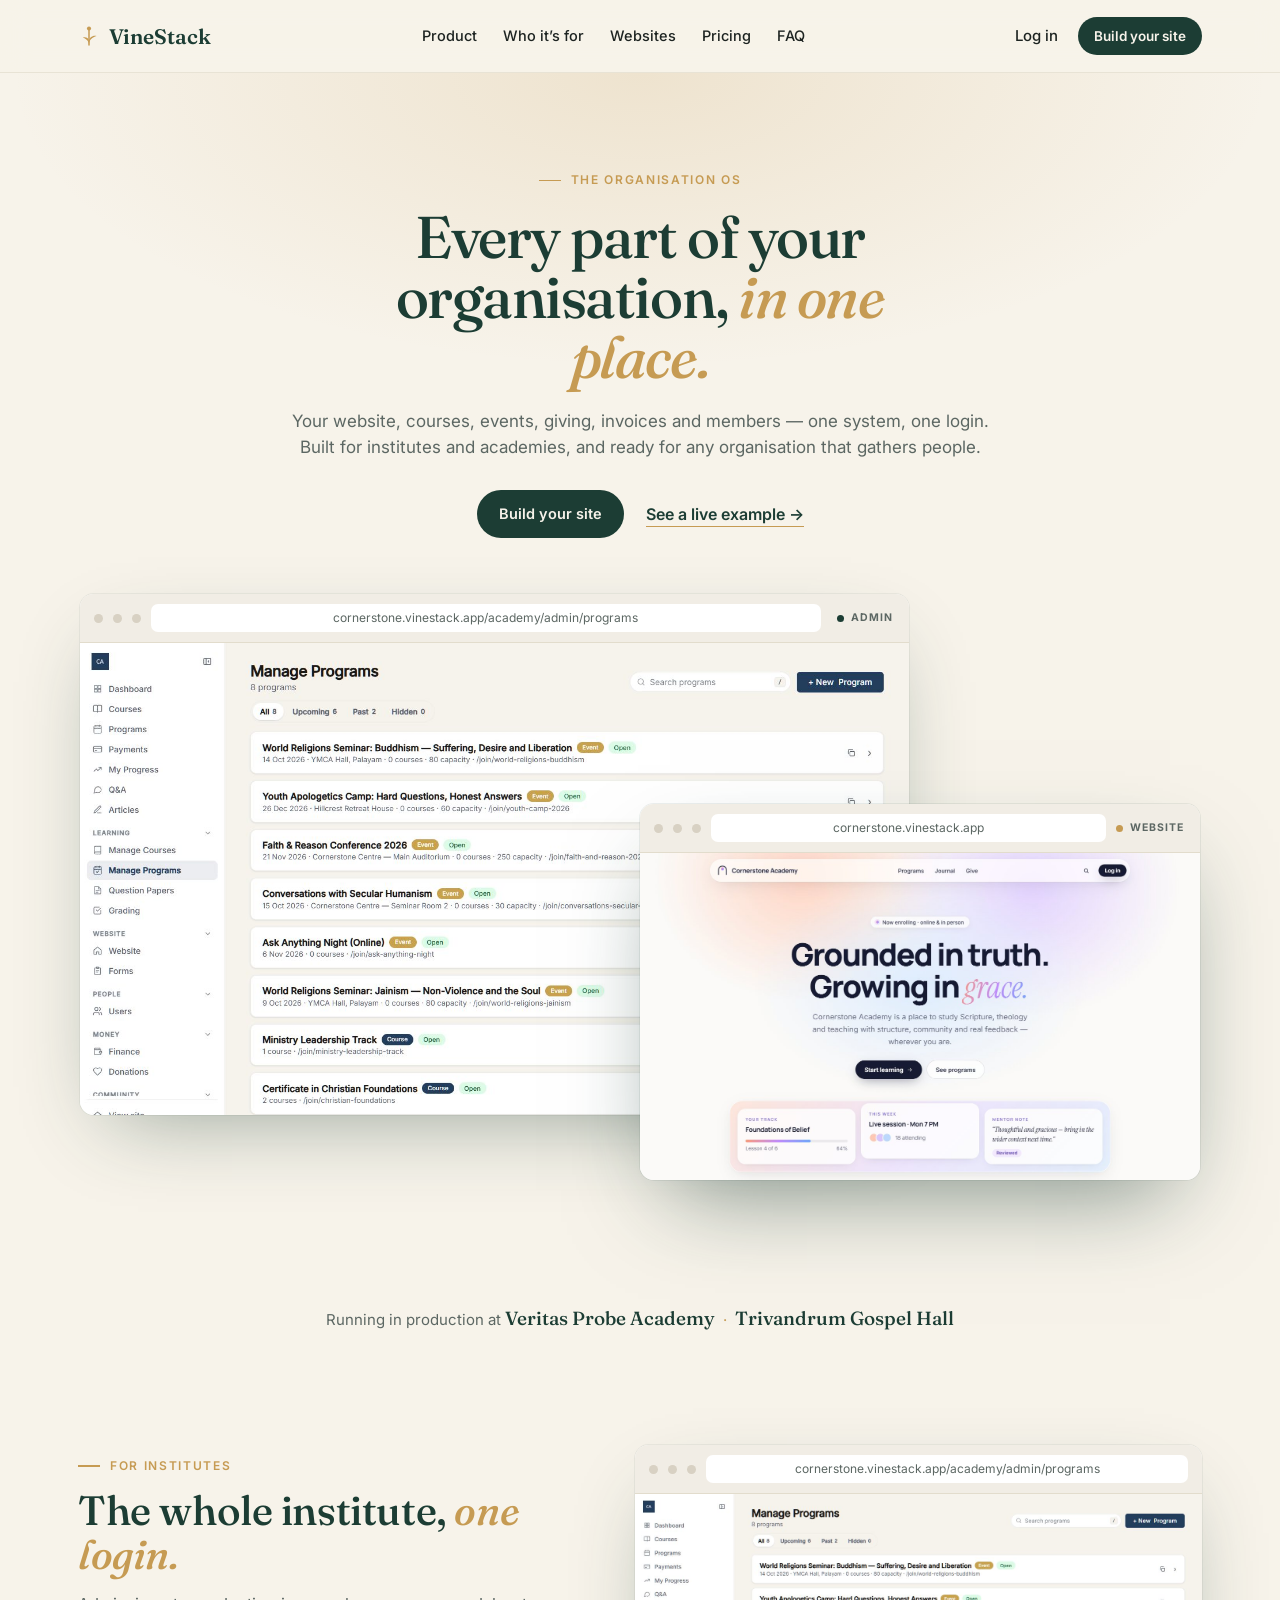
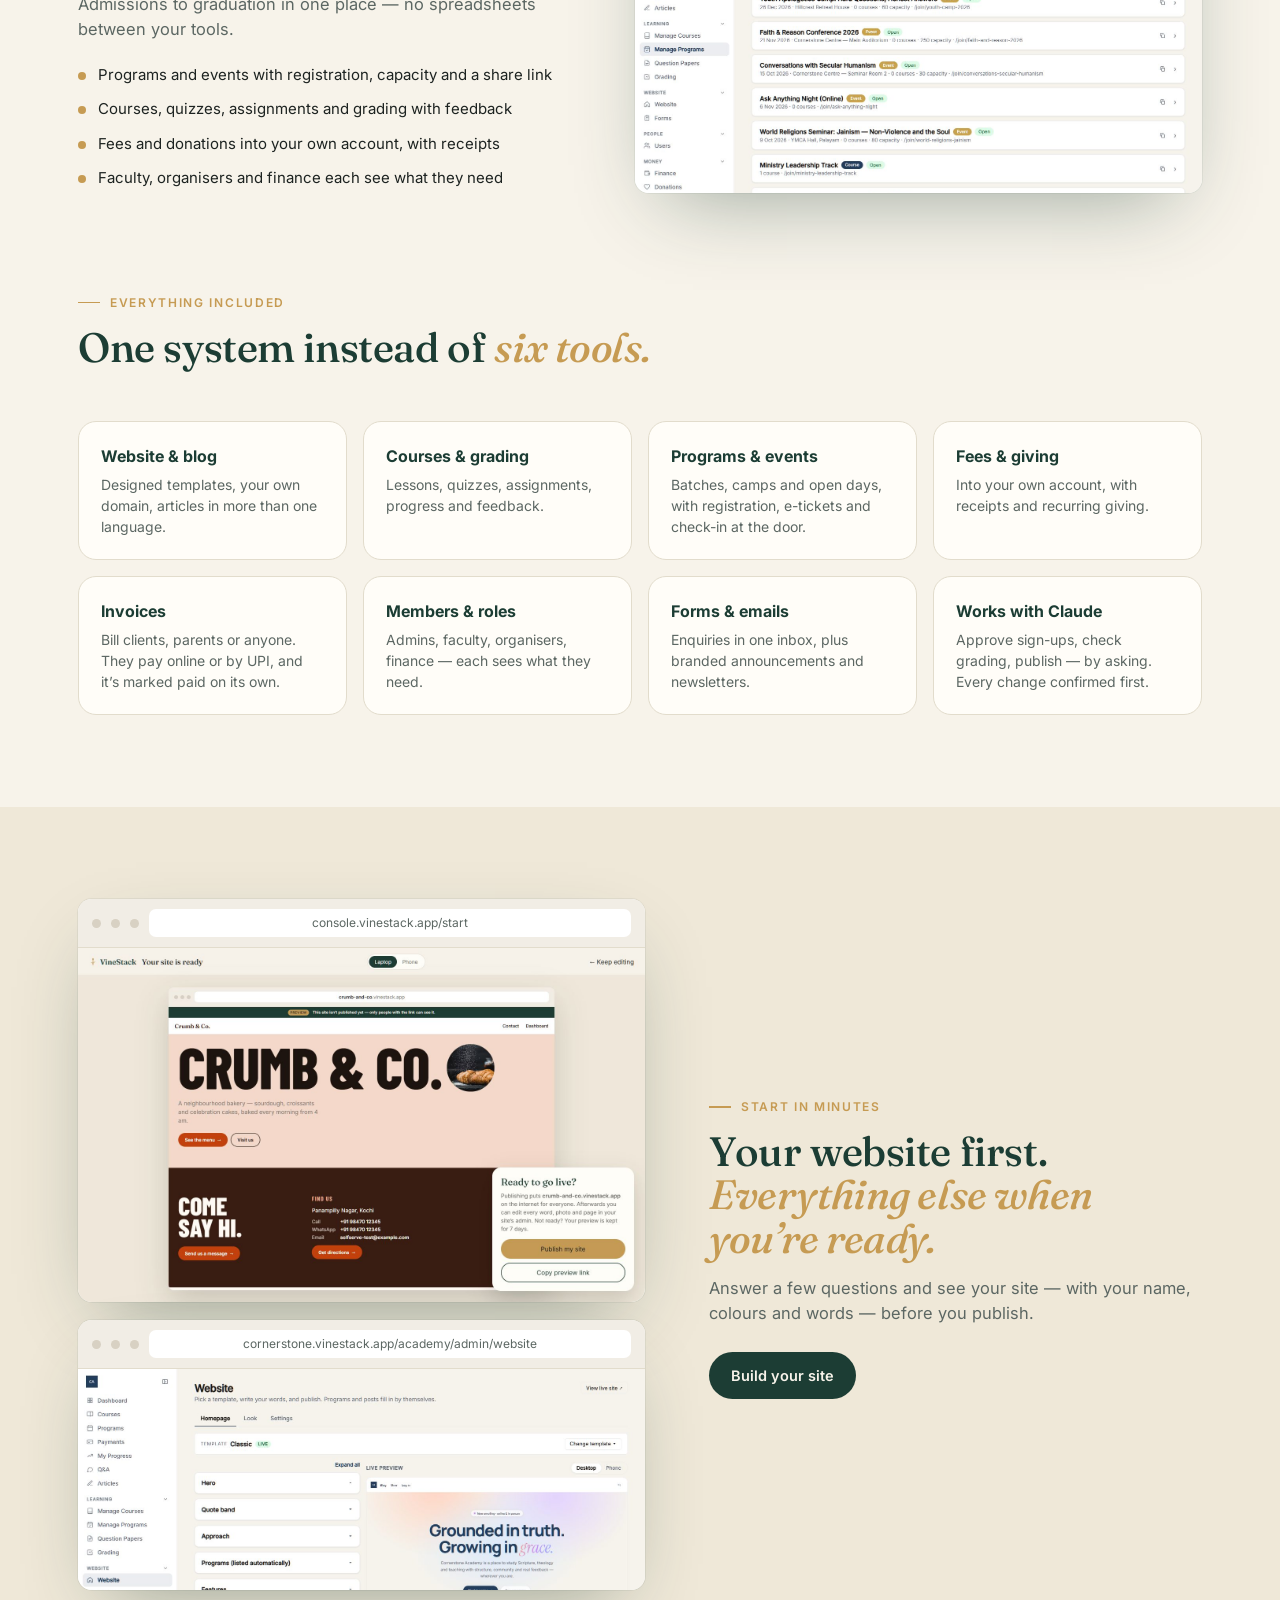
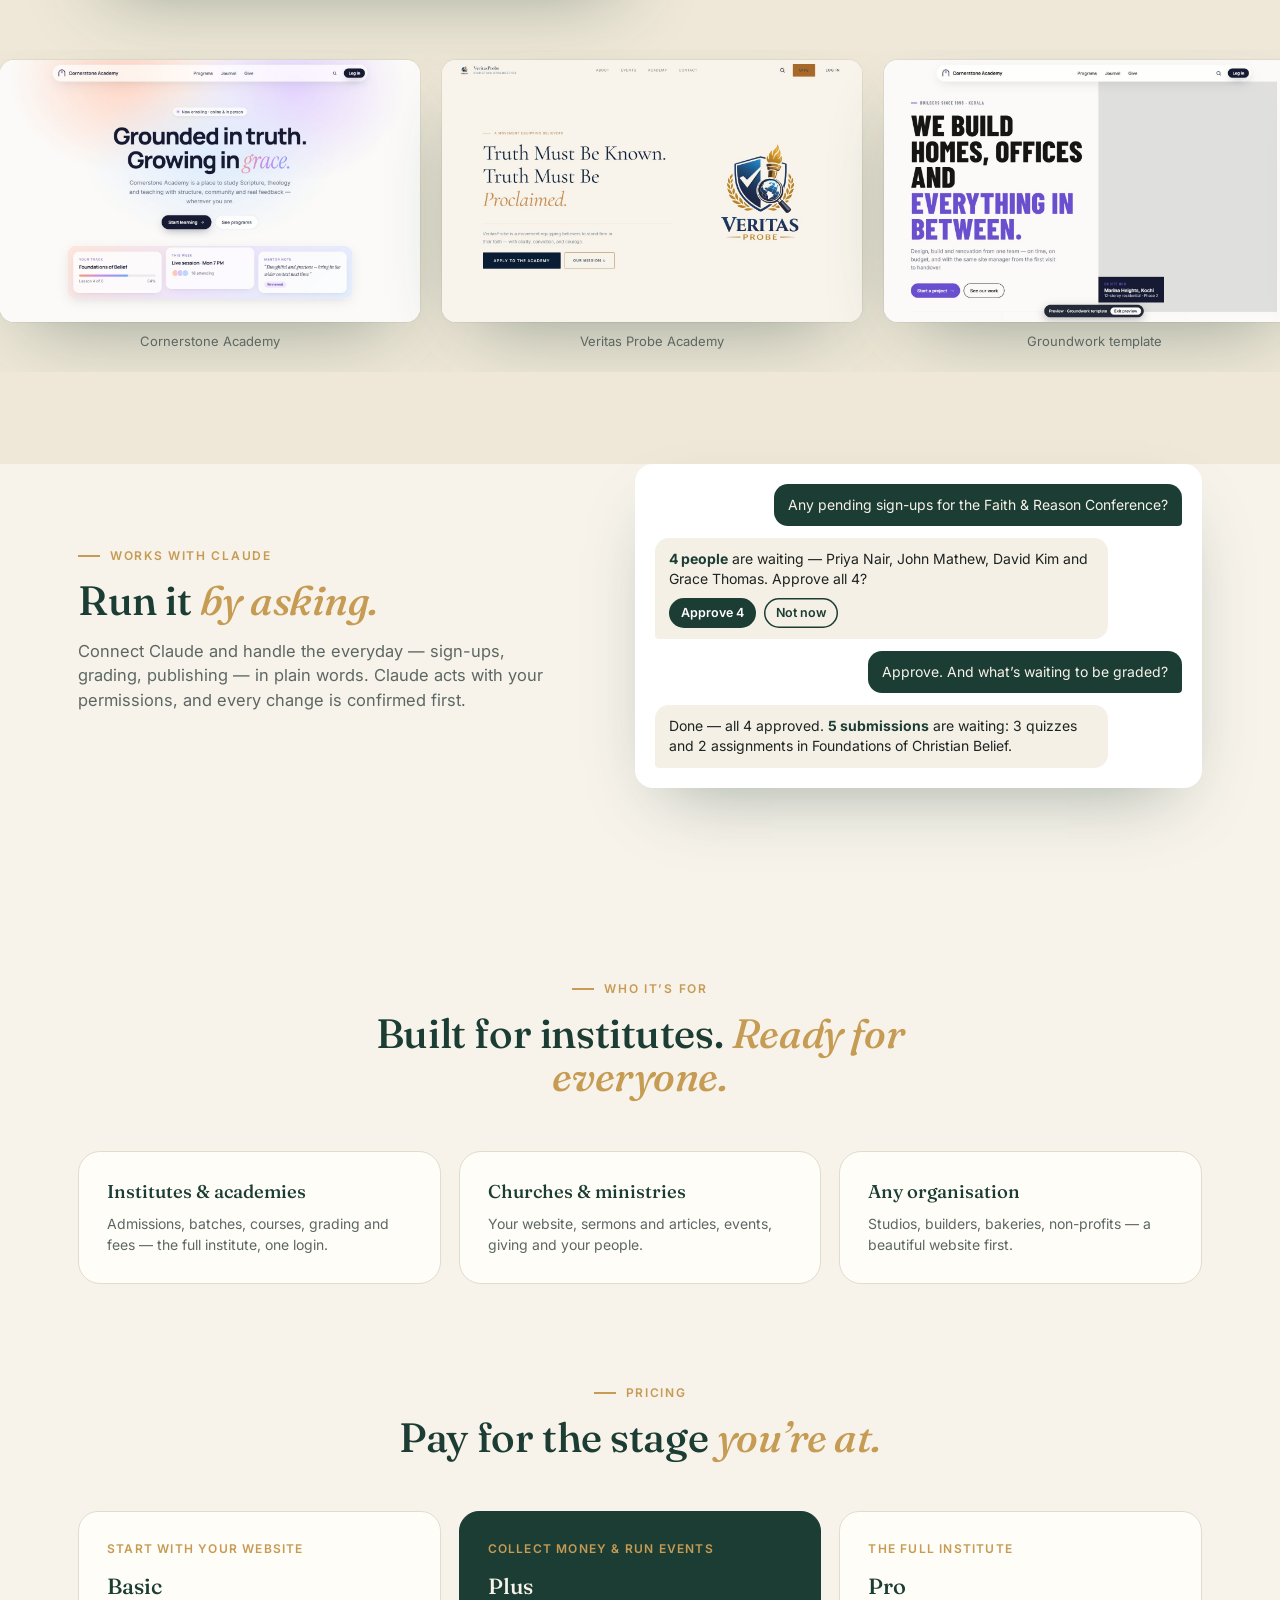
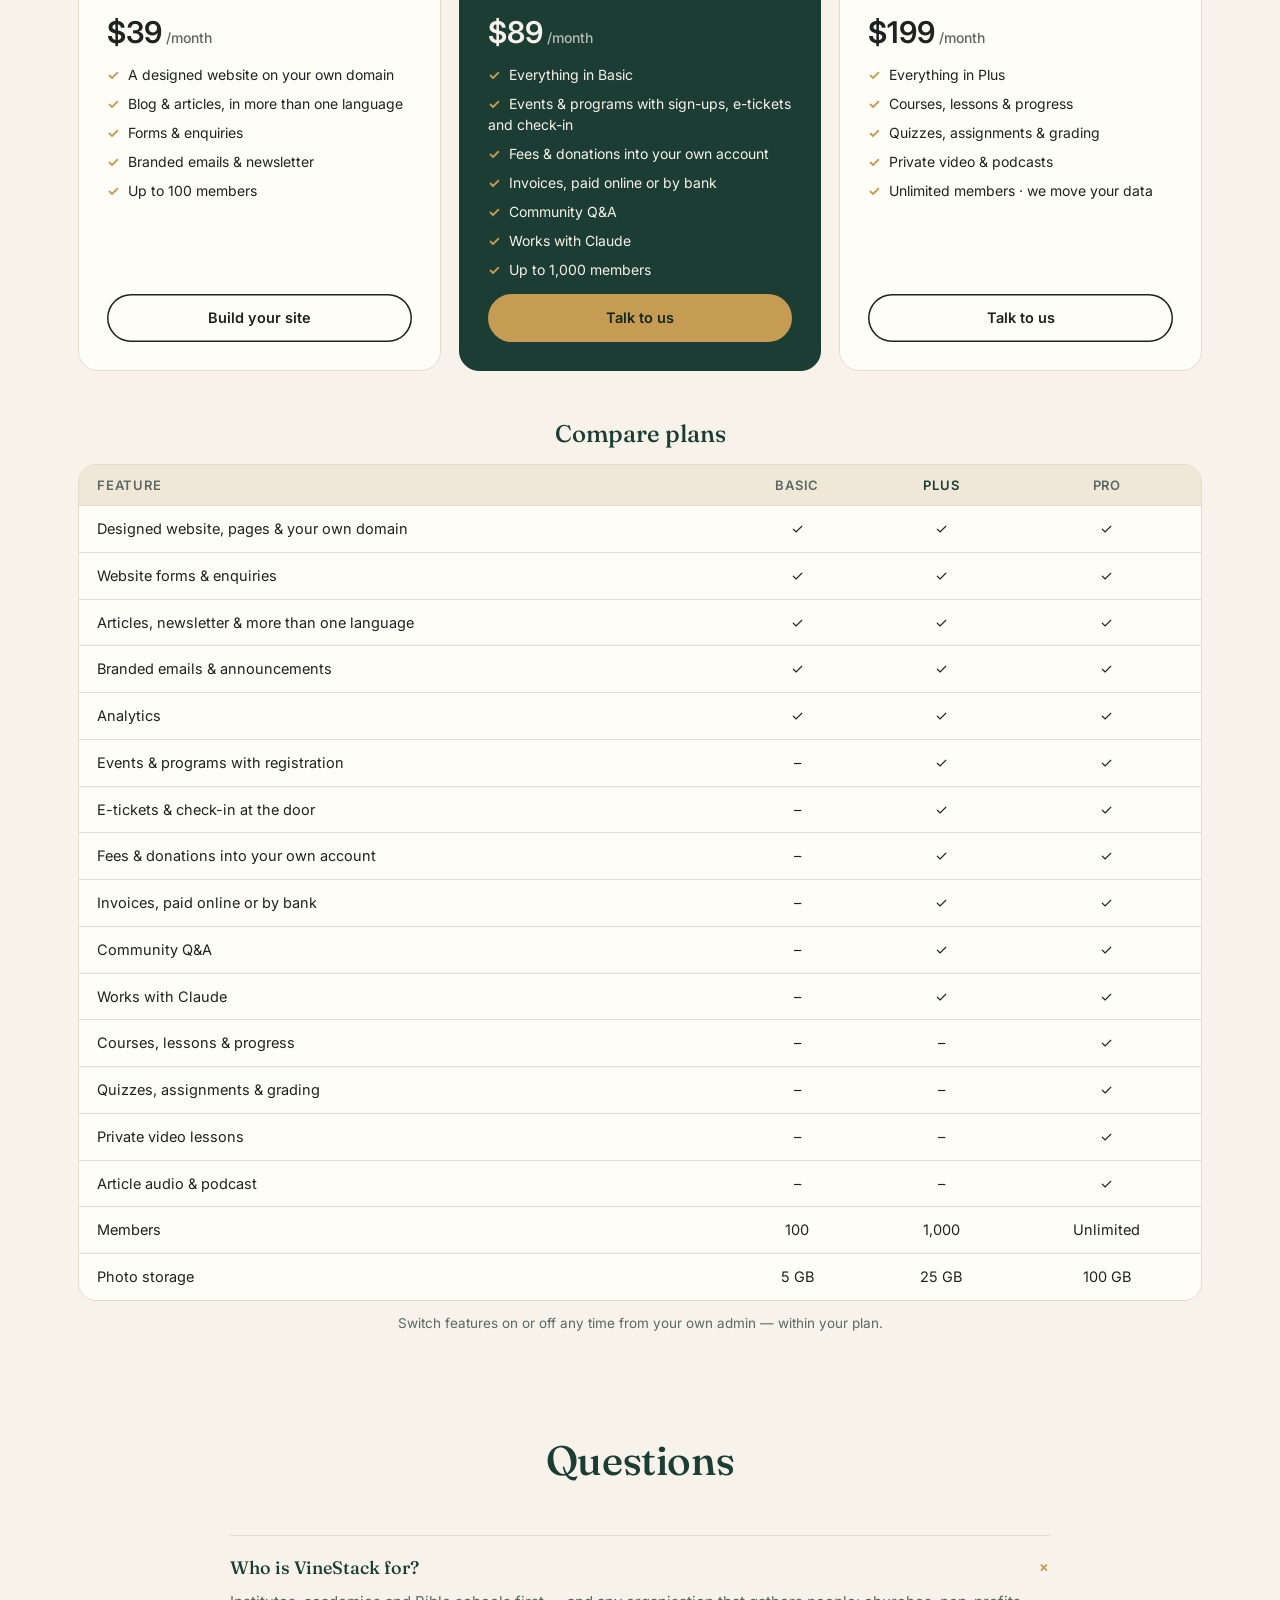
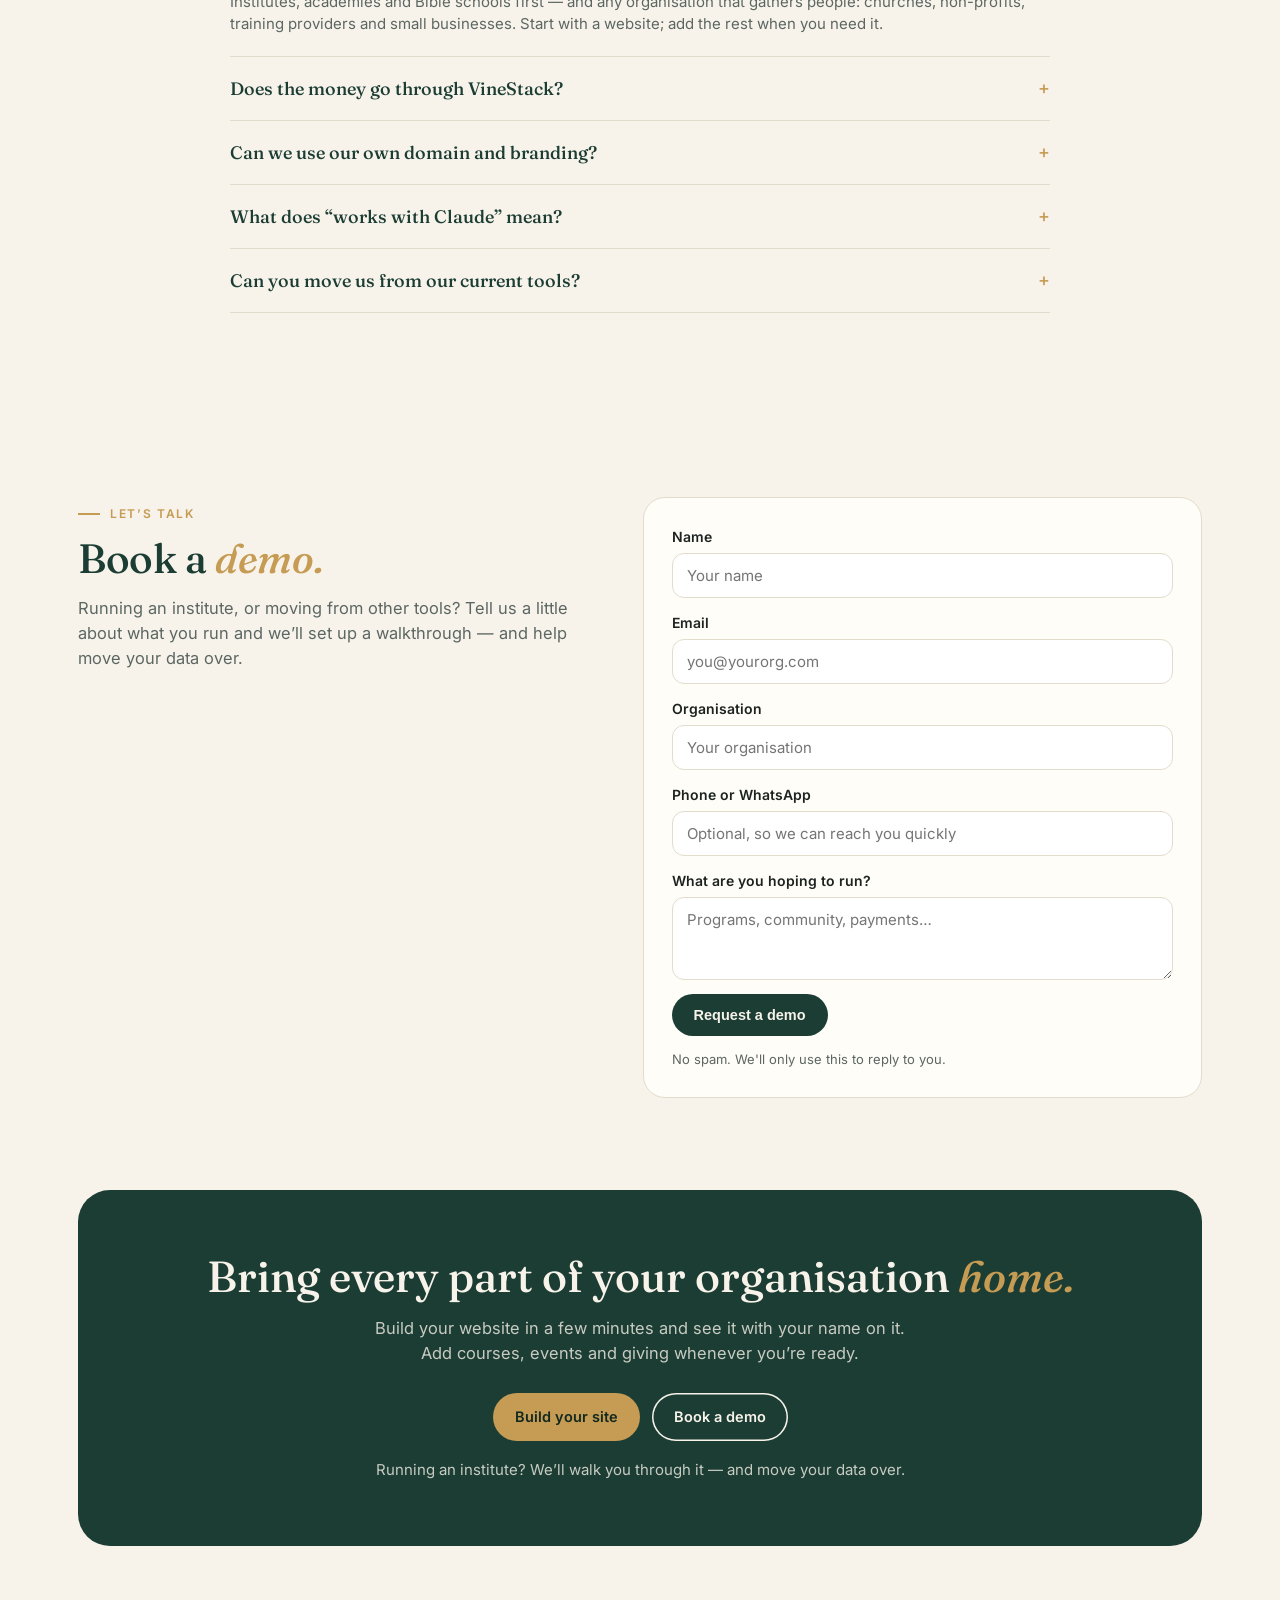
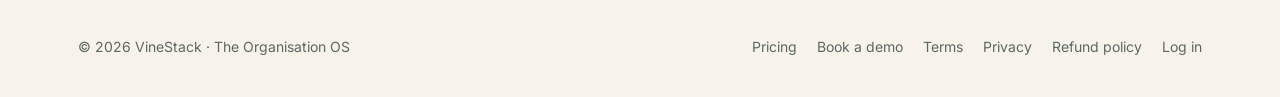
==== commit 2fe9a96d: "Pricing: e-tickets and check-in on Plus and Pro Co-Authored-By: Claude Opus 5.5 <noreply@anthropic.c" ====
--- a/index.html
+++ b/index.html
@@ -256,13 +256,13 @@
   <div class="plan"><span class="stage">Start with your website</span><h3>Basic</h3><div class="price"><span data-k="cur">₹</span><span class="price-amt" data-plan="basic">2,499</span><small> /month</small></div>
     <ul><li>A designed website on your own domain</li><li>Blog &amp; articles, in more than one language</li><li>Forms &amp; enquiries</li><li>Branded emails &amp; newsletter</li><li>Up to 100 members</li></ul><a class="btn btn-line" href="https://console.vinestack.app/start">Build your site</a></div>
   <div class="plan feat"><span class="stage">Collect money &amp; run events</span><h3>Plus</h3><div class="price"><span data-k="cur">₹</span><span class="price-amt" data-plan="plus">4,999</span><small> /month</small></div>
-    <ul><li>Everything in Basic</li><li>Events &amp; programs with sign-ups</li><li>Fees &amp; donations into your own account</li><li>Invoices, paid online or by bank</li><li>Community Q&amp;A</li><li>Works with Claude</li><li>Up to 1,000 members</li></ul><a class="btn btn-gold" href="#demo">Talk to us</a></div>
+    <ul><li>Everything in Basic</li><li>Events &amp; programs with sign-ups, e-tickets and check-in</li><li>Fees &amp; donations into your own account</li><li>Invoices, paid online or by bank</li><li>Community Q&amp;A</li><li>Works with Claude</li><li>Up to 1,000 members</li></ul><a class="btn btn-gold" href="#demo">Talk to us</a></div>
   <div class="plan"><span class="stage">The full institute</span><h3>Pro</h3><div class="price"><span data-k="cur">₹</span><span class="price-amt" data-plan="pro">9,999</span><small> /month</small></div>
     <ul><li>Everything in Plus</li><li>Courses, lessons &amp; progress</li><li>Quizzes, assignments &amp; grading</li><li>Private video &amp; podcasts</li><li>Unlimited members · we move your data</li></ul><a class="btn btn-line" href="#demo">Talk to us</a></div>
 </div>
   <div class="cmp"><h3>Compare plans</h3><div class="cmp-scroll"><table>
     <thead><tr><th>Feature</th><th>Basic</th><th>Plus</th><th>Pro</th></tr></thead>
-    <tbody><tr><td>Designed website, pages &amp; your own domain</td><td>✓</td><td>✓</td><td>✓</td></tr><tr><td>Website forms &amp; enquiries</td><td>✓</td><td>✓</td><td>✓</td></tr><tr><td>Articles, newsletter &amp; more than one language</td><td>✓</td><td>✓</td><td>✓</td></tr><tr><td>Branded emails &amp; announcements</td><td>✓</td><td>✓</td><td>✓</td></tr><tr><td>Analytics</td><td>✓</td><td>✓</td><td>✓</td></tr><tr><td>Events &amp; programs with registration</td><td>–</td><td>✓</td><td>✓</td></tr><tr><td>Fees &amp; donations into your own account</td><td>–</td><td>✓</td><td>✓</td></tr><tr><td>Invoices, paid online or by bank</td><td>–</td><td>✓</td><td>✓</td></tr><tr><td>Community Q&amp;A</td><td>–</td><td>✓</td><td>✓</td></tr><tr><td>Works with Claude</td><td>–</td><td>✓</td><td>✓</td></tr><tr><td>Courses, lessons &amp; progress</td><td>–</td><td>–</td><td>✓</td></tr><tr><td>Quizzes, assignments &amp; grading</td><td>–</td><td>–</td><td>✓</td></tr><tr><td>Private video lessons</td><td>–</td><td>–</td><td>✓</td></tr><tr><td>Article audio &amp; podcast</td><td>–</td><td>–</td><td>✓</td></tr><tr><td>Members</td><td>100</td><td>1,000</td><td>Unlimited</td></tr><tr><td>Photo storage</td><td>5 GB</td><td>25 GB</td><td>100 GB</td></tr></tbody>
+    <tbody><tr><td>Designed website, pages &amp; your own domain</td><td>✓</td><td>✓</td><td>✓</td></tr><tr><td>Website forms &amp; enquiries</td><td>✓</td><td>✓</td><td>✓</td></tr><tr><td>Articles, newsletter &amp; more than one language</td><td>✓</td><td>✓</td><td>✓</td></tr><tr><td>Branded emails &amp; announcements</td><td>✓</td><td>✓</td><td>✓</td></tr><tr><td>Analytics</td><td>✓</td><td>✓</td><td>✓</td></tr><tr><td>Events &amp; programs with registration</td><td>–</td><td>✓</td><td>✓</td></tr><tr><td>E-tickets &amp; check-in at the door</td><td>–</td><td>✓</td><td>✓</td></tr><tr><td>Fees &amp; donations into your own account</td><td>–</td><td>✓</td><td>✓</td></tr><tr><td>Invoices, paid online or by bank</td><td>–</td><td>✓</td><td>✓</td></tr><tr><td>Community Q&amp;A</td><td>–</td><td>✓</td><td>✓</td></tr><tr><td>Works with Claude</td><td>–</td><td>✓</td><td>✓</td></tr><tr><td>Courses, lessons &amp; progress</td><td>–</td><td>–</td><td>✓</td></tr><tr><td>Quizzes, assignments &amp; grading</td><td>–</td><td>–</td><td>✓</td></tr><tr><td>Private video lessons</td><td>–</td><td>–</td><td>✓</td></tr><tr><td>Article audio &amp; podcast</td><td>–</td><td>–</td><td>✓</td></tr><tr><td>Members</td><td>100</td><td>1,000</td><td>Unlimited</td></tr><tr><td>Photo storage</td><td>5 GB</td><td>25 GB</td><td>100 GB</td></tr></tbody>
   </table></div><p class="cmp-note">Switch features on or off any time from your own admin — within your plan.</p></div>
 </div></section>
 <section class="sec" id="faq" style="padding-top:0"><div class="wrap"><div class="sec-head center"><h2>Questions</h2></div><div class="faq">
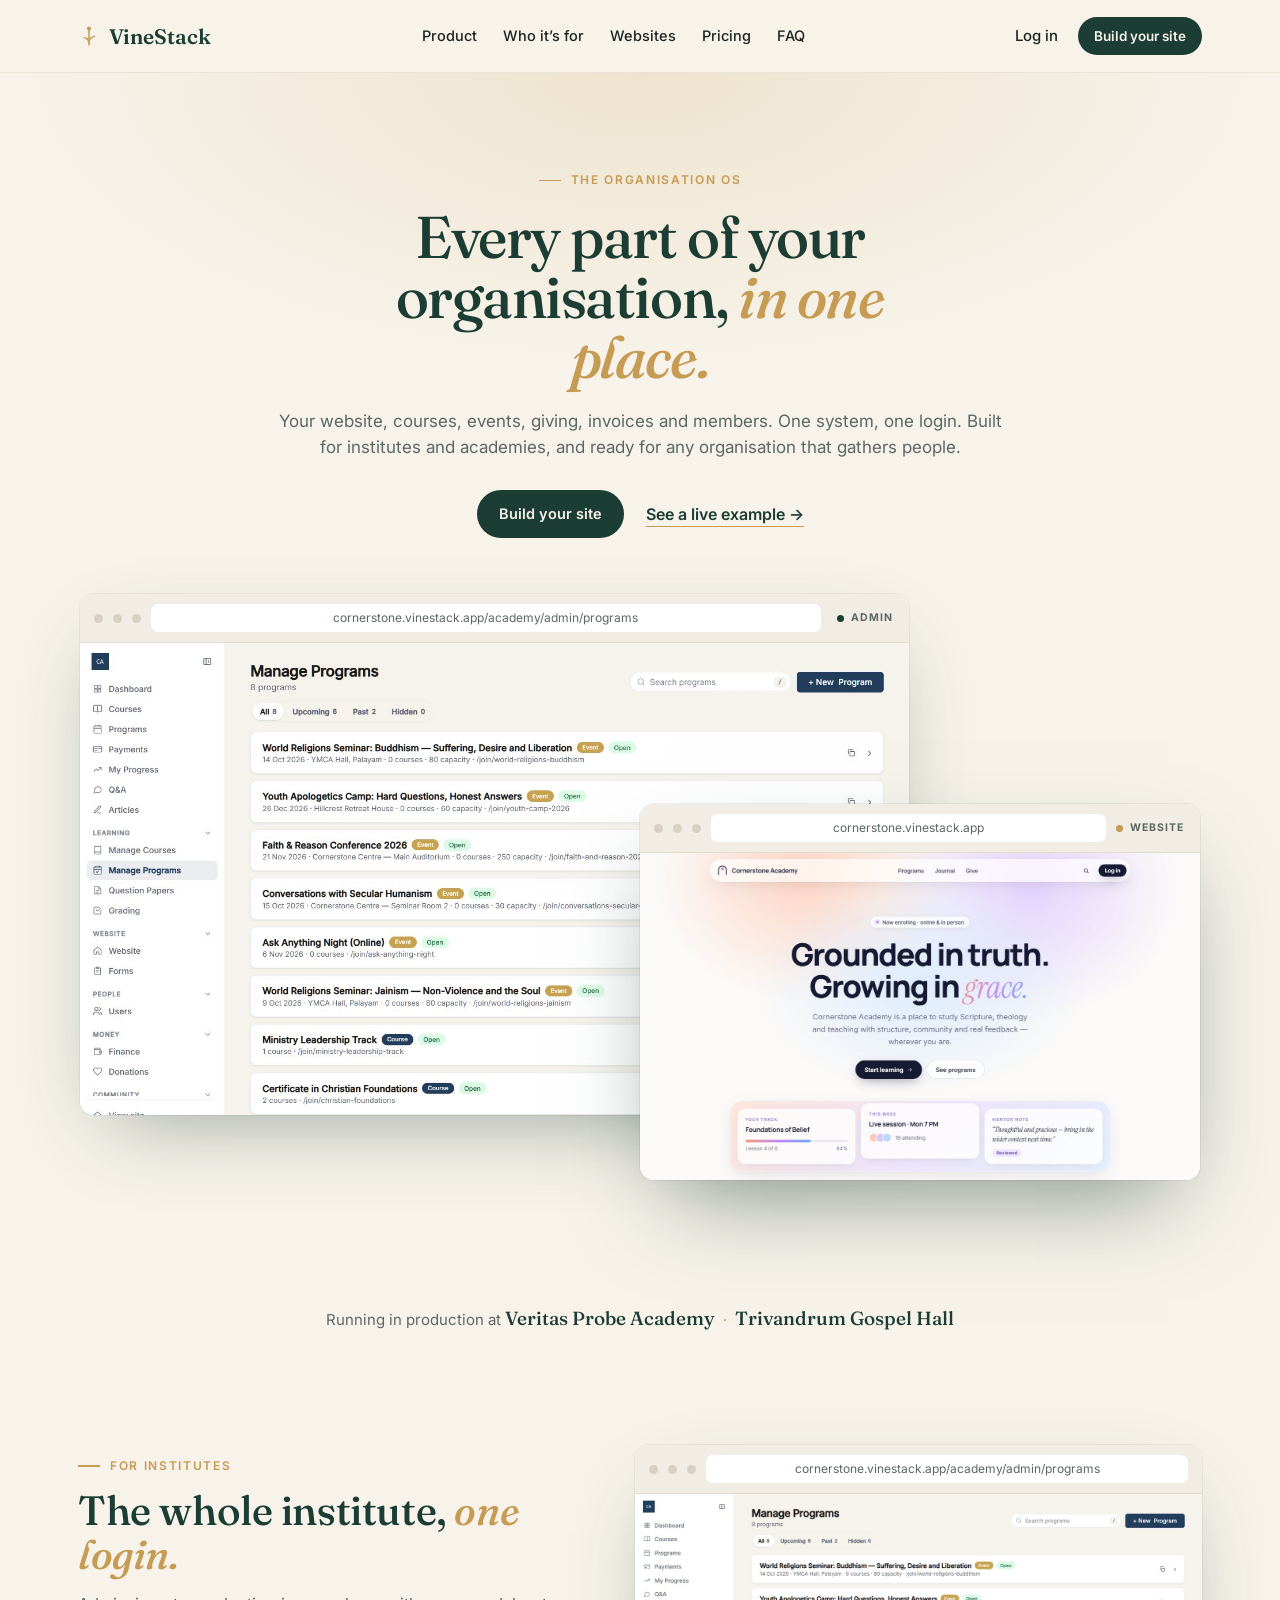
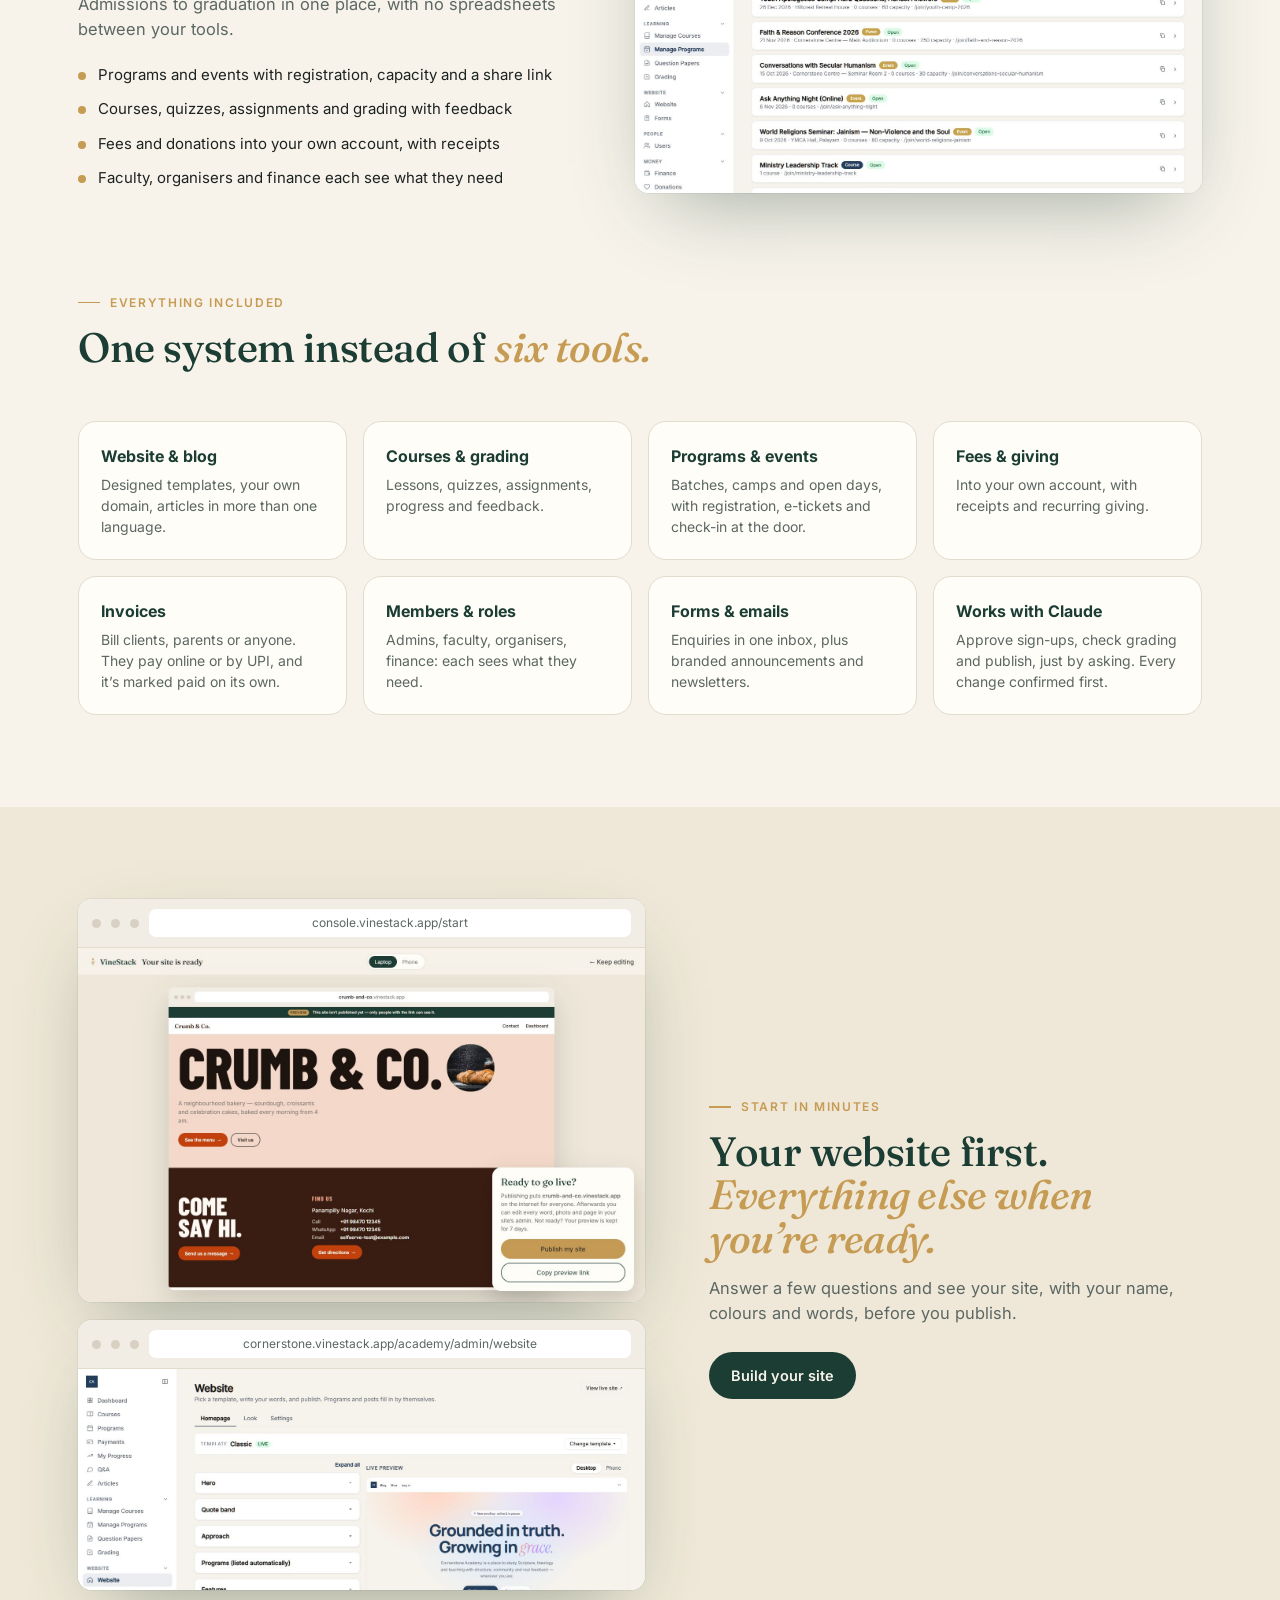
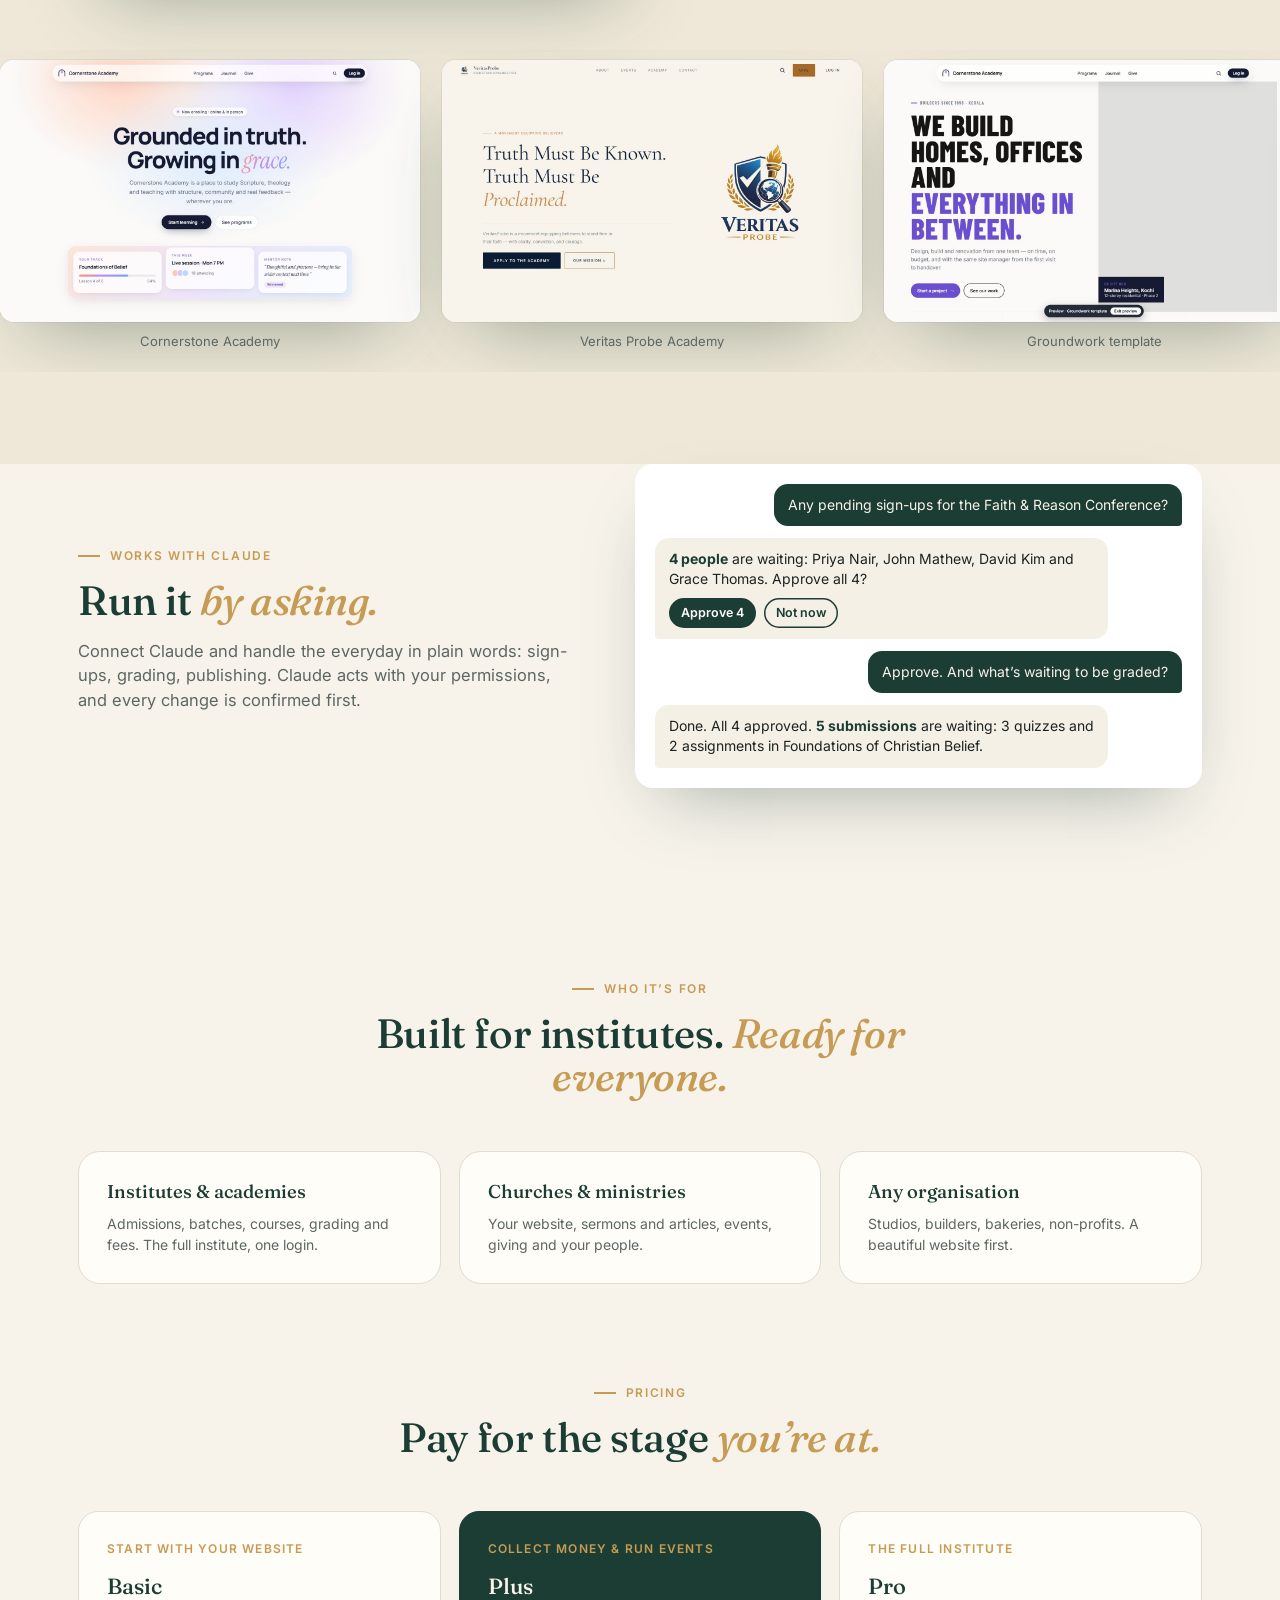
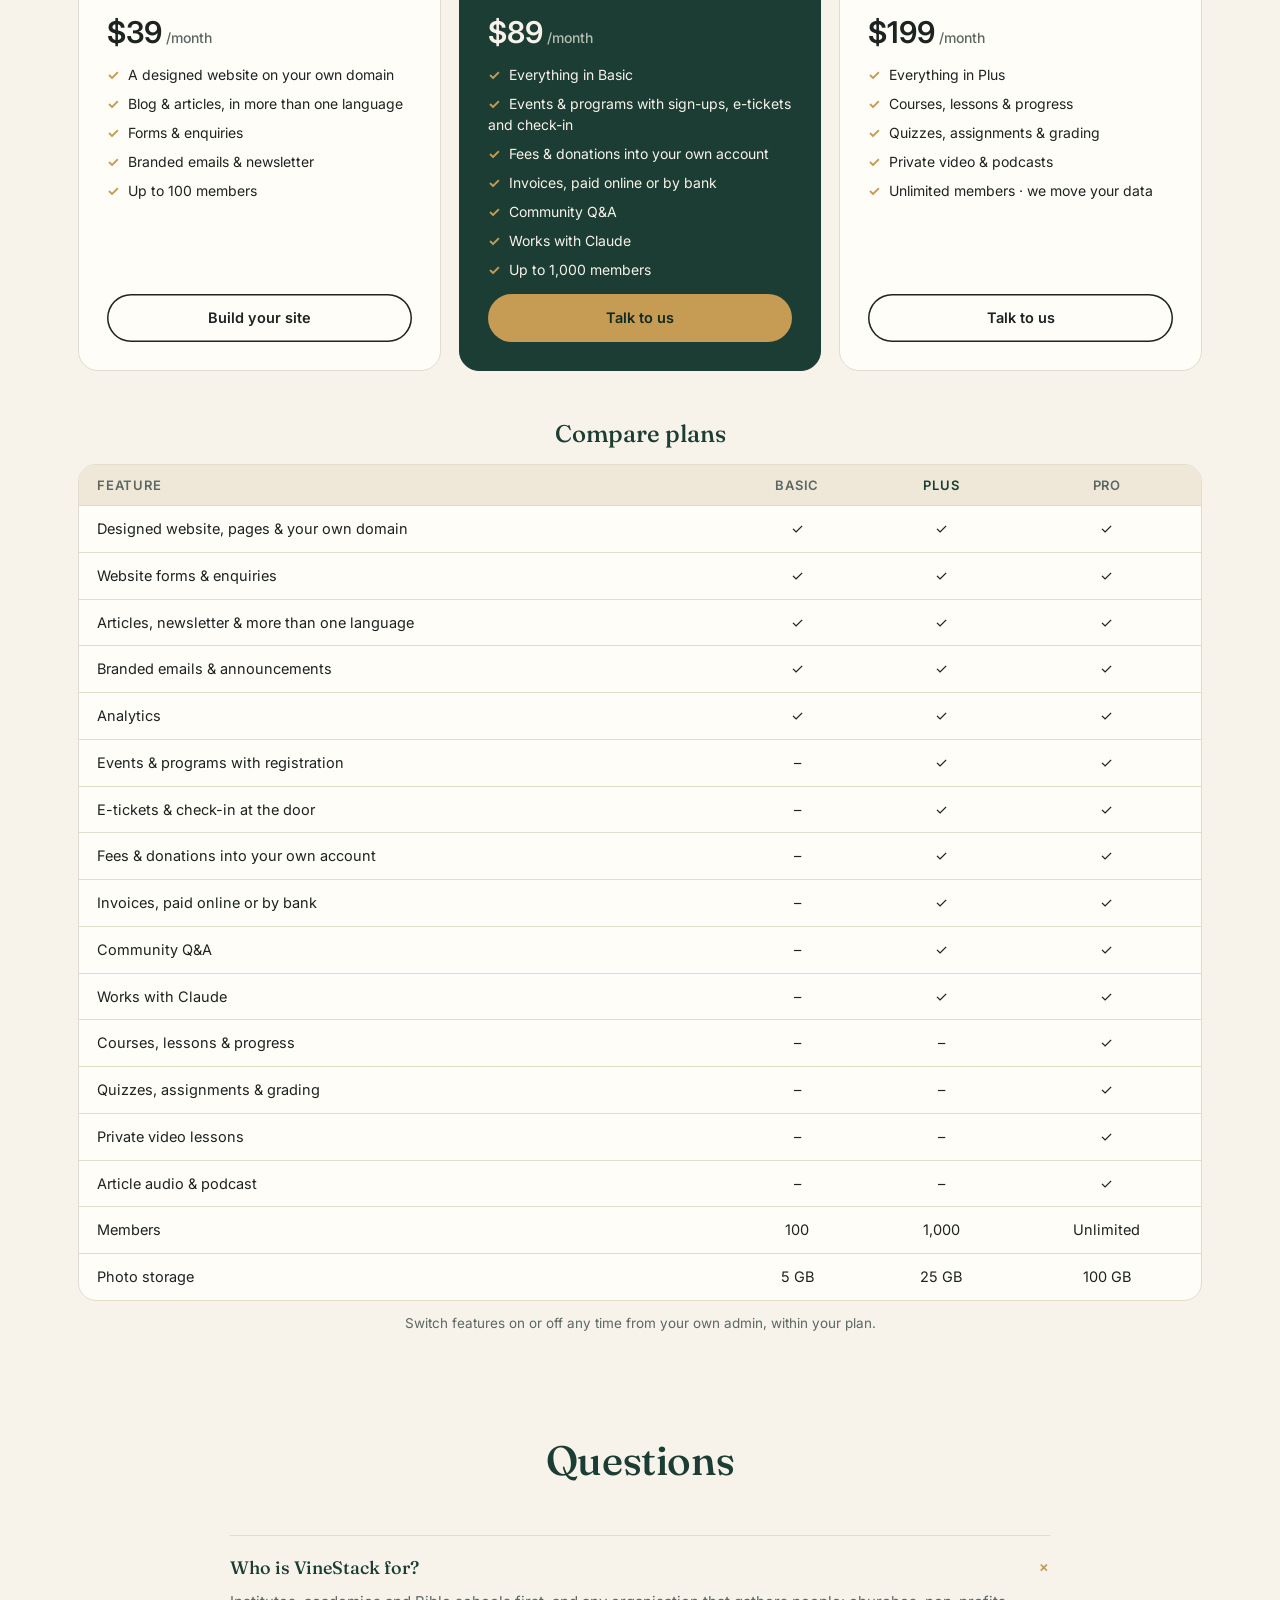
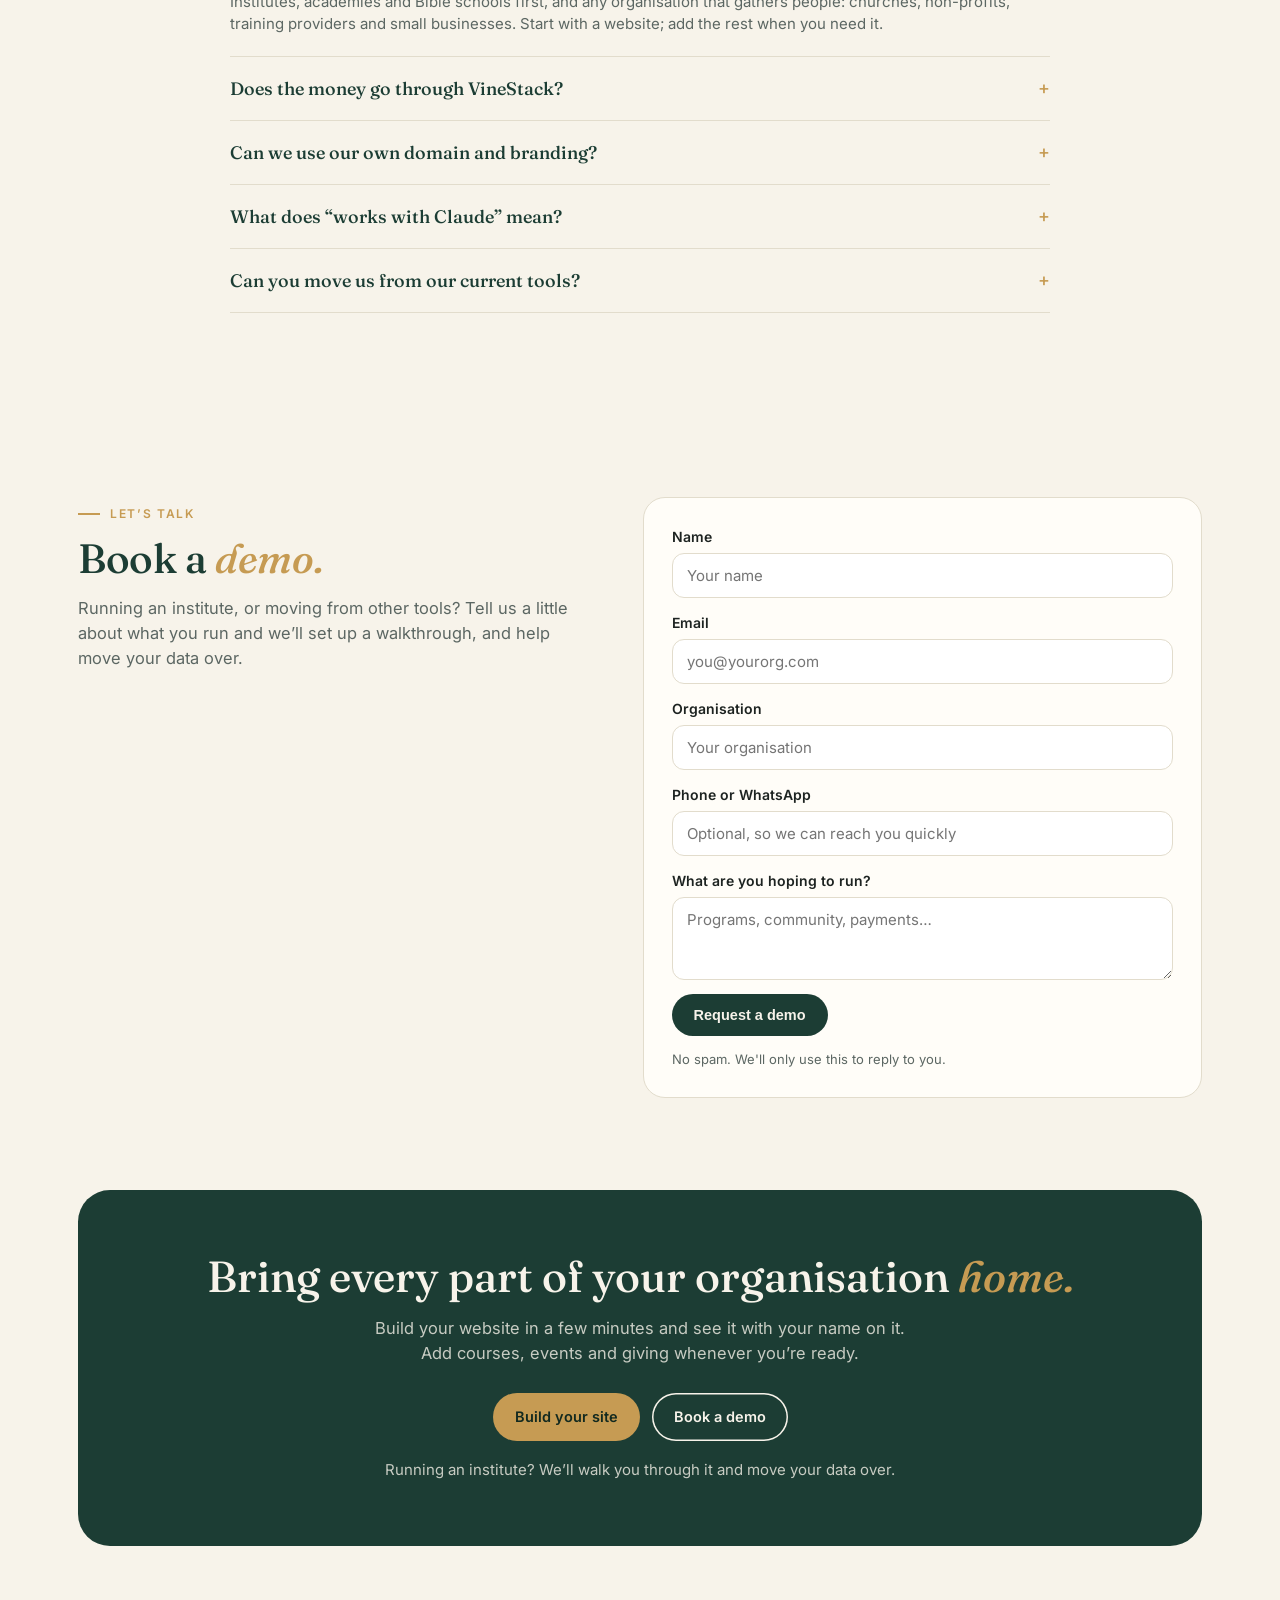
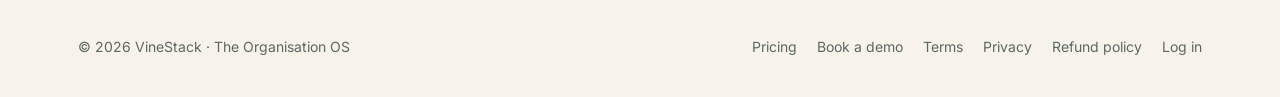
==== commit 996b38a0: "Homepage copy without em dashes; same footer on every page - Tab / social title: "VineStack · Every " ====
--- a/index.html
+++ b/index.html
@@ -14,7 +14,7 @@
   <meta name="viewport" content="width=device-width, initial-scale=1.0" />
 
   <!-- Primary meta -->
-  <title>VineStack — every part of your organisation, in one place</title>
+  <title>VineStack · Every part of your organisation, in one place</title>
   <meta name="description" content="The Organisation OS: your website, courses, events, giving, invoices and members in one system with one login. Built for institutes and academies, ready for any organisation that gathers people." />
   <meta name="keywords" content="organisation OS, all-in-one platform, LMS, learning management system, online courses, quizzes and grading, event registration, online giving, donations, member management, community platform, academy software, church software, ministry software, non-profit software, VineStack" />
   <meta name="author" content="VineStack" />
@@ -30,7 +30,7 @@
   <meta property="og:type" content="website" />
   <meta property="og:site_name" content="VineStack" />
   <meta property="og:url" content="https://vinestack.app/" />
-  <meta property="og:title" content="VineStack — every part of your organisation, in one place" />
+  <meta property="og:title" content="VineStack · Every part of your organisation, in one place" />
   <meta property="og:description" content="The Organisation OS: your website, courses, events, giving, invoices and members in one system with one login. Built for institutes and academies, ready for any organisation that gathers people." />
   <meta property="og:image" content="https://vinestack.app/og-image.png" />
   <meta property="og:image:width" content="1200" />
@@ -40,7 +40,7 @@
 
   <!-- Twitter / X -->
   <meta name="twitter:card" content="summary_large_image" />
-  <meta name="twitter:title" content="VineStack — every part of your organisation, in one place" />
+  <meta name="twitter:title" content="VineStack · Every part of your organisation, in one place" />
   <meta name="twitter:description" content="The Organisation OS: your website, courses, events, giving, invoices and members in one system with one login. Built for institutes and academies, ready for any organisation that gathers people." />
   <meta name="twitter:image" content="https://vinestack.app/og-image.png" />
 
@@ -222,7 +222,7 @@
 </div></header>
 
 <section class="b-hero"><div class="wrap">
-  <span class="eyebrow">The Organisation OS</span><h1>Every part of your organisation, <em>in one place.</em></h1><p>Your website, courses, events, giving, invoices and members — one system, one login. Built for institutes and academies, and ready for any organisation that gathers people.</p>
+  <span class="eyebrow">The Organisation OS</span><h1>Every part of your organisation, <em>in one place.</em></h1><p>Your website, courses, events, giving, invoices and members. One system, one login. Built for institutes and academies, and ready for any organisation that gathers people.</p>
   <div class="row" style="align-items:center;gap:22px"><a class="btn btn-vine" href="https://console.vinestack.app/start">Build your site</a><a href="https://cornerstone.vinestack.app" target="_blank" rel="noopener" style="font-weight:600;color:var(--vine);border-bottom:1.5px solid var(--gold)">See a live example →</a></div>
   <div class="b-layer">
     <div class="b-back"><div class="frame"><div class="frame-bar"><i></i><i></i><i></i><span>cornerstone.vinestack.app/academy/admin/programs</span><span class="b-tag">Admin</span></div><img src="/img/r-programs.jpg" alt="" style="aspect-ratio:1440/820;object-fit:cover;object-position:top"></div></div>
@@ -231,27 +231,27 @@
 </div></section>
 <section class="b-logos"><div class="wrap"><p>Running in production at <b>Veritas Probe Academy</b> <i>·</i> <b>Trivandrum Gospel Hall</b></p></div></section>
 <section class="sec" id="os"><div class="wrap">
-  <div class="b-split"><div class="sec-head" style="margin:0"><span class="eyebrow">For institutes</span><h2>The whole institute, <em>one login.</em></h2><p>Admissions to graduation in one place — no spreadsheets between your tools.</p>
+  <div class="b-split"><div class="sec-head" style="margin:0"><span class="eyebrow">For institutes</span><h2>The whole institute, <em>one login.</em></h2><p>Admissions to graduation in one place, with no spreadsheets between your tools.</p>
     <ul class="b-list"><li>Programs and events with registration, capacity and a share link</li><li>Courses, quizzes, assignments and grading with feedback</li><li>Fees and donations into your own account, with receipts</li><li>Faculty, organisers and finance each see what they need</li></ul></div>
     <div><div class="frame"><div class="frame-bar"><i></i><i></i><i></i><span>cornerstone.vinestack.app/academy/admin/programs</span></div><img src="/img/r-programs.jpg" alt="" style="aspect-ratio:1440/760;object-fit:cover;object-position:top"></div></div></div>
 </div></section>
 <section class="sec" style="padding-top:0"><div class="wrap"><div class="sec-head"><span class="eyebrow">Everything included</span><h2>One system instead of <em>six tools.</em></h2></div>
-  <div class="b-grid"><div><b>Website &amp; blog</b><p>Designed templates, your own domain, articles in more than one language.</p></div><div><b>Courses &amp; grading</b><p>Lessons, quizzes, assignments, progress and feedback.</p></div><div><b>Programs &amp; events</b><p>Batches, camps and open days, with registration, e-tickets and check-in at the door.</p></div><div><b>Fees &amp; giving</b><p>Into your own account, with receipts and recurring giving.</p></div><div><b>Invoices</b><p>Bill clients, parents or anyone. They pay online or by UPI, and it’s marked paid on its own.</p></div><div><b>Members &amp; roles</b><p>Admins, faculty, organisers, finance — each sees what they need.</p></div><div><b>Forms &amp; emails</b><p>Enquiries in one inbox, plus branded announcements and newsletters.</p></div><div><b>Works with Claude</b><p>Approve sign-ups, check grading, publish — by asking. Every change confirmed first.</p></div></div></div></section>
+  <div class="b-grid"><div><b>Website &amp; blog</b><p>Designed templates, your own domain, articles in more than one language.</p></div><div><b>Courses &amp; grading</b><p>Lessons, quizzes, assignments, progress and feedback.</p></div><div><b>Programs &amp; events</b><p>Batches, camps and open days, with registration, e-tickets and check-in at the door.</p></div><div><b>Fees &amp; giving</b><p>Into your own account, with receipts and recurring giving.</p></div><div><b>Invoices</b><p>Bill clients, parents or anyone. They pay online or by UPI, and it’s marked paid on its own.</p></div><div><b>Members &amp; roles</b><p>Admins, faculty, organisers, finance: each sees what they need.</p></div><div><b>Forms &amp; emails</b><p>Enquiries in one inbox, plus branded announcements and newsletters.</p></div><div><b>Works with Claude</b><p>Approve sign-ups, check grading and publish, just by asking. Every change confirmed first.</p></div></div></div></section>
 <section class="sec" id="sites" style="background:var(--ivory2)"><div class="wrap"><div class="b-split rev">
   <div style="display:grid;gap:18px"><div class="frame"><div class="frame-bar"><i></i><i></i><i></i><span>console.vinestack.app/start</span></div><img src="/img/signup-review.jpg" alt=""></div><div class="frame"><div class="frame-bar"><i></i><i></i><i></i><span>cornerstone.vinestack.app/academy/admin/website</span></div><img src="/img/r-website.jpg" alt="" style="aspect-ratio:1440/560;object-fit:cover;object-position:top"></div></div>
-  <div class="sec-head" style="margin:0"><span class="eyebrow">Start in minutes</span><h2>Your website first. <em>Everything else when you’re ready.</em></h2><p>Answer a few questions and see your site — with your name, colours and words — before you publish.</p>
+  <div class="sec-head" style="margin:0"><span class="eyebrow">Start in minutes</span><h2>Your website first. <em>Everything else when you’re ready.</em></h2><p>Answer a few questions and see your site, with your name, colours and words, before you publish.</p>
     <div style="margin-top:26px"><a class="btn btn-vine" href="https://console.vinestack.app/start">Build your site</a></div></div></div></div>
   <div style="margin-top:60px"><div style="overflow:hidden;padding:10px 0 20px"><div class="strip"><div><div class="frame"><img src="/img/site-cornerstone.jpg" alt=""></div><div class="strip-cap">Cornerstone Academy</div></div><div><div class="frame"><img src="/img/site-veritas.jpg" alt=""></div><div class="strip-cap">Veritas Probe Academy</div></div><div><div class="frame"><img src="/img/site-groundwork.jpg" alt=""></div><div class="strip-cap">Groundwork template</div></div><div><div class="frame"><img src="/img/site-shopfront.jpg" alt=""></div><div class="strip-cap">Shopfront template</div></div><div><div class="frame"><img src="/img/site-billboard.jpg" alt=""></div><div class="strip-cap">Billboard template</div></div><div><div class="frame"><img src="/img/site-cornerstone.jpg" alt=""></div><div class="strip-cap">Cornerstone Academy</div></div><div><div class="frame"><img src="/img/site-veritas.jpg" alt=""></div><div class="strip-cap">Veritas Probe Academy</div></div><div><div class="frame"><img src="/img/site-groundwork.jpg" alt=""></div><div class="strip-cap">Groundwork template</div></div><div><div class="frame"><img src="/img/site-shopfront.jpg" alt=""></div><div class="strip-cap">Shopfront template</div></div><div><div class="frame"><img src="/img/site-billboard.jpg" alt=""></div><div class="strip-cap">Billboard template</div></div></div></div></div></section>
 <section class="sec" style="padding-top:0"><div class="wrap"><div class="b-split">
-  <div class="sec-head" style="margin:0"><span class="eyebrow">Works with Claude</span><h2>Run it <em>by asking.</em></h2><p>Connect Claude and handle the everyday — sign-ups, grading, publishing — in plain words. Claude acts with your permissions, and every change is confirmed first.</p></div>
+  <div class="sec-head" style="margin:0"><span class="eyebrow">Works with Claude</span><h2>Run it <em>by asking.</em></h2><p>Connect Claude and handle the everyday in plain words: sign-ups, grading, publishing. Claude acts with your permissions, and every change is confirmed first.</p></div>
   <div class="chat">
   <div class="msg me">Any pending sign-ups for the Faith &amp; Reason Conference?</div>
-  <div class="msg ai"><b>4 people</b> are waiting — Priya Nair, John Mathew, David Kim and Grace Thomas. Approve all 4?<div class="confirm"><span>Approve 4</span><span>Not now</span></div></div>
+  <div class="msg ai"><b>4 people</b> are waiting: Priya Nair, John Mathew, David Kim and Grace Thomas. Approve all 4?<div class="confirm"><span>Approve 4</span><span>Not now</span></div></div>
   <div class="msg me">Approve. And what’s waiting to be graded?</div>
-  <div class="msg ai">Done — all 4 approved. <b>5 submissions</b> are waiting: 3 quizzes and 2 assignments in Foundations of Christian Belief.</div>
+  <div class="msg ai">Done. All 4 approved. <b>5 submissions</b> are waiting: 3 quizzes and 2 assignments in Foundations of Christian Belief.</div>
 </div></div></div></section>
 <section class="sec" id="who"><div class="wrap"><div class="sec-head center"><span class="eyebrow">Who it’s for</span><h2>Built for institutes. <em>Ready for everyone.</em></h2></div>
-  <div class="b-who"><article><h3>Institutes &amp; academies</h3><p>Admissions, batches, courses, grading and fees — the full institute, one login.</p></article><article><h3>Churches &amp; ministries</h3><p>Your website, sermons and articles, events, giving and your people.</p></article><article><h3>Any organisation</h3><p>Studios, builders, bakeries, non-profits — a beautiful website first.</p></article></div></div></section>
+  <div class="b-who"><article><h3>Institutes &amp; academies</h3><p>Admissions, batches, courses, grading and fees. The full institute, one login.</p></article><article><h3>Churches &amp; ministries</h3><p>Your website, sermons and articles, events, giving and your people.</p></article><article><h3>Any organisation</h3><p>Studios, builders, bakeries, non-profits. A beautiful website first.</p></article></div></div></section>
 <section class="sec" id="plans" style="padding-top:0"><div class="wrap"><div class="sec-head center"><span class="eyebrow">Pricing</span><h2>Pay for the stage <em>you’re at.</em></h2></div><div class="plans">
   <div class="plan"><span class="stage">Start with your website</span><h3>Basic</h3><div class="price"><span data-k="cur">₹</span><span class="price-amt" data-plan="basic">2,499</span><small> /month</small></div>
     <ul><li>A designed website on your own domain</li><li>Blog &amp; articles, in more than one language</li><li>Forms &amp; enquiries</li><li>Branded emails &amp; newsletter</li><li>Up to 100 members</li></ul><a class="btn btn-line" href="https://console.vinestack.app/start">Build your site</a></div>
@@ -263,18 +263,18 @@
   <div class="cmp"><h3>Compare plans</h3><div class="cmp-scroll"><table>
     <thead><tr><th>Feature</th><th>Basic</th><th>Plus</th><th>Pro</th></tr></thead>
     <tbody><tr><td>Designed website, pages &amp; your own domain</td><td>✓</td><td>✓</td><td>✓</td></tr><tr><td>Website forms &amp; enquiries</td><td>✓</td><td>✓</td><td>✓</td></tr><tr><td>Articles, newsletter &amp; more than one language</td><td>✓</td><td>✓</td><td>✓</td></tr><tr><td>Branded emails &amp; announcements</td><td>✓</td><td>✓</td><td>✓</td></tr><tr><td>Analytics</td><td>✓</td><td>✓</td><td>✓</td></tr><tr><td>Events &amp; programs with registration</td><td>–</td><td>✓</td><td>✓</td></tr><tr><td>E-tickets &amp; check-in at the door</td><td>–</td><td>✓</td><td>✓</td></tr><tr><td>Fees &amp; donations into your own account</td><td>–</td><td>✓</td><td>✓</td></tr><tr><td>Invoices, paid online or by bank</td><td>–</td><td>✓</td><td>✓</td></tr><tr><td>Community Q&amp;A</td><td>–</td><td>✓</td><td>✓</td></tr><tr><td>Works with Claude</td><td>–</td><td>✓</td><td>✓</td></tr><tr><td>Courses, lessons &amp; progress</td><td>–</td><td>–</td><td>✓</td></tr><tr><td>Quizzes, assignments &amp; grading</td><td>–</td><td>–</td><td>✓</td></tr><tr><td>Private video lessons</td><td>–</td><td>–</td><td>✓</td></tr><tr><td>Article audio &amp; podcast</td><td>–</td><td>–</td><td>✓</td></tr><tr><td>Members</td><td>100</td><td>1,000</td><td>Unlimited</td></tr><tr><td>Photo storage</td><td>5 GB</td><td>25 GB</td><td>100 GB</td></tr></tbody>
-  </table></div><p class="cmp-note">Switch features on or off any time from your own admin — within your plan.</p></div>
+  </table></div><p class="cmp-note">Switch features on or off any time from your own admin, within your plan.</p></div>
 </div></section>
 <section class="sec" id="faq" style="padding-top:0"><div class="wrap"><div class="sec-head center"><h2>Questions</h2></div><div class="faq">
-  <details open><summary>Who is VineStack for?</summary><p>Institutes, academies and Bible schools first — and any organisation that gathers people: churches, non-profits, training providers and small businesses. Start with a website; add the rest when you need it.</p></details>
+  <details open><summary>Who is VineStack for?</summary><p>Institutes, academies and Bible schools first, and any organisation that gathers people: churches, non-profits, training providers and small businesses. Start with a website; add the rest when you need it.</p></details>
   <details><summary>Does the money go through VineStack?</summary><p>No. Fees and donations go straight into your organisation’s own Razorpay or Stripe account. VineStack never holds your money.</p></details>
-  <details><summary>Can we use our own domain and branding?</summary><p>Yes, on every plan — your domain, your colours, your logo and your words, all changed from your own admin.</p></details>
-  <details><summary>What does “works with Claude” mean?</summary><p>Connect Claude and run everyday work by asking — check who owes fees, approve sign-ups, grade the next submission, publish an article. Every change is confirmed before it happens.</p></details>
+  <details><summary>Can we use our own domain and branding?</summary><p>Yes, on every plan: your domain, your colours, your logo and your words, all changed from your own admin.</p></details>
+  <details><summary>What does “works with Claude” mean?</summary><p>Connect Claude and run everyday work by asking: check who owes fees, approve sign-ups, grade the next submission, publish an article. Every change is confirmed before it happens.</p></details>
   <details><summary>Can you move us from our current tools?</summary><p>Yes. Setup is included on yearly plans, and on Pro we migrate your data for you.</p></details>
 </div></div></section>
 <section class="sec demo" id="demo"><div class="wrap demo-in">
   <div class="sec-head" style="margin:0"><span class="eyebrow">Let’s talk</span><h2>Book a <em>demo.</em></h2>
-    <p>Running an institute, or moving from other tools? Tell us a little about what you run and we’ll set up a walkthrough — and help move your data over.</p></div>
+    <p>Running an institute, or moving from other tools? Tell us a little about what you run and we’ll set up a walkthrough, and help move your data over.</p></div>
   <form class="demo-form" id="demo-form">
         <!-- Goes to VineStack (Platform console → Leads). Honeypot: people never see or fill it. -->
         <input type="text" name="website" style="display:none" tabindex="-1" autocomplete="off" aria-hidden="true" />
@@ -300,7 +300,7 @@
 <div class="wrap" style="padding-bottom:30px"><div class="final"><h2>Bring every part of your organisation <em>home.</em></h2>
   <p>Build your website in a few minutes and see it with your name on it. Add courses, events and giving whenever you’re ready.</p>
   <div class="row"><a class="btn btn-gold" href="https://console.vinestack.app/start">Build your site</a><a class="btn btn-line" href="#demo">Book a demo</a></div>
-  <p style="margin:18px auto 0;font-size:15px">Running an institute? We’ll walk you through it — and move your data over.</p></div></div>
+  <p style="margin:18px auto 0;font-size:15px">Running an institute? We’ll walk you through it and move your data over.</p></div></div>
 <footer class="foot"><div class="wrap"><span>© 2026 VineStack · The Organisation OS</span><nav><a href="#plans">Pricing</a><a href="#demo">Book a demo</a><a href="/terms">Terms</a><a href="/privacy">Privacy</a><a href="/refund-policy">Refund policy</a><a href="https://console.vinestack.app/">Log in</a></nav></div></footer>
 <script type="application/json" id="vs-prices">{"in": {"currency": "INR", "cur": "₹", "save": "2 months free", "plans": {"basic": {"monthly": "2,499", "annual": "2,083", "yearly": "24,990"}, "plus": {"monthly": "4,999", "annual": "4,166", "yearly": "49,990"}, "pro": {"monthly": "9,999", "annual": "8,333", "yearly": "99,990"}}, "k": {"onboarding": "₹4,999 once", "paymentsFoot": "fees and donations go straight into your organisation's own account. Razorpay is supported today and Stripe is on the way. We'll set up your payment provider with you during onboarding."}}, "us": {"currency": "USD", "cur": "$", "save": "2 months free", "plans": {"basic": {"monthly": "39", "annual": "33", "yearly": "390"}, "plus": {"monthly": "89", "annual": "74", "yearly": "890"}, "pro": {"monthly": "199", "annual": "166", "yearly": "1,990"}}, "k": {"onboarding": "$149 once", "paymentsFoot": "fees and donations go straight into your organisation's own account. Razorpay is supported today and Stripe is on the way. We'll set up your payment provider with you during onboarding."}}}</script>
 <script>
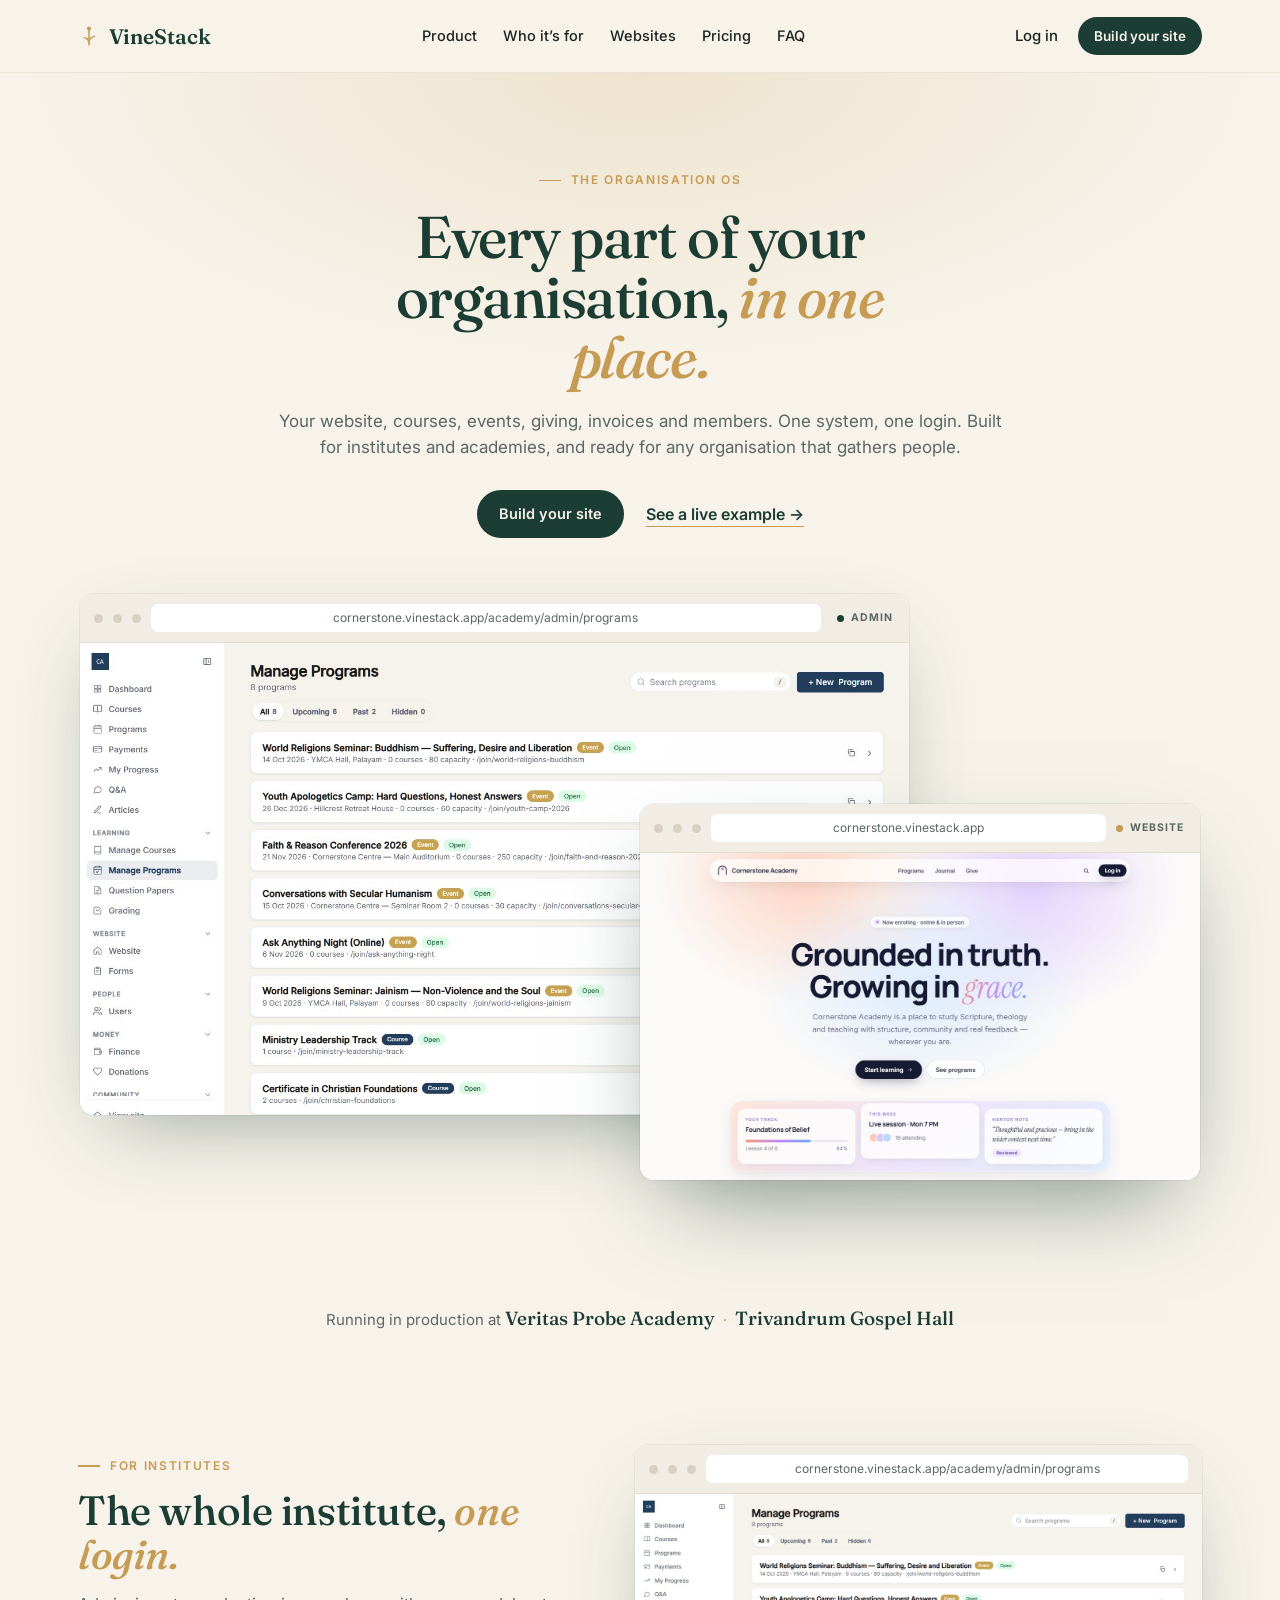
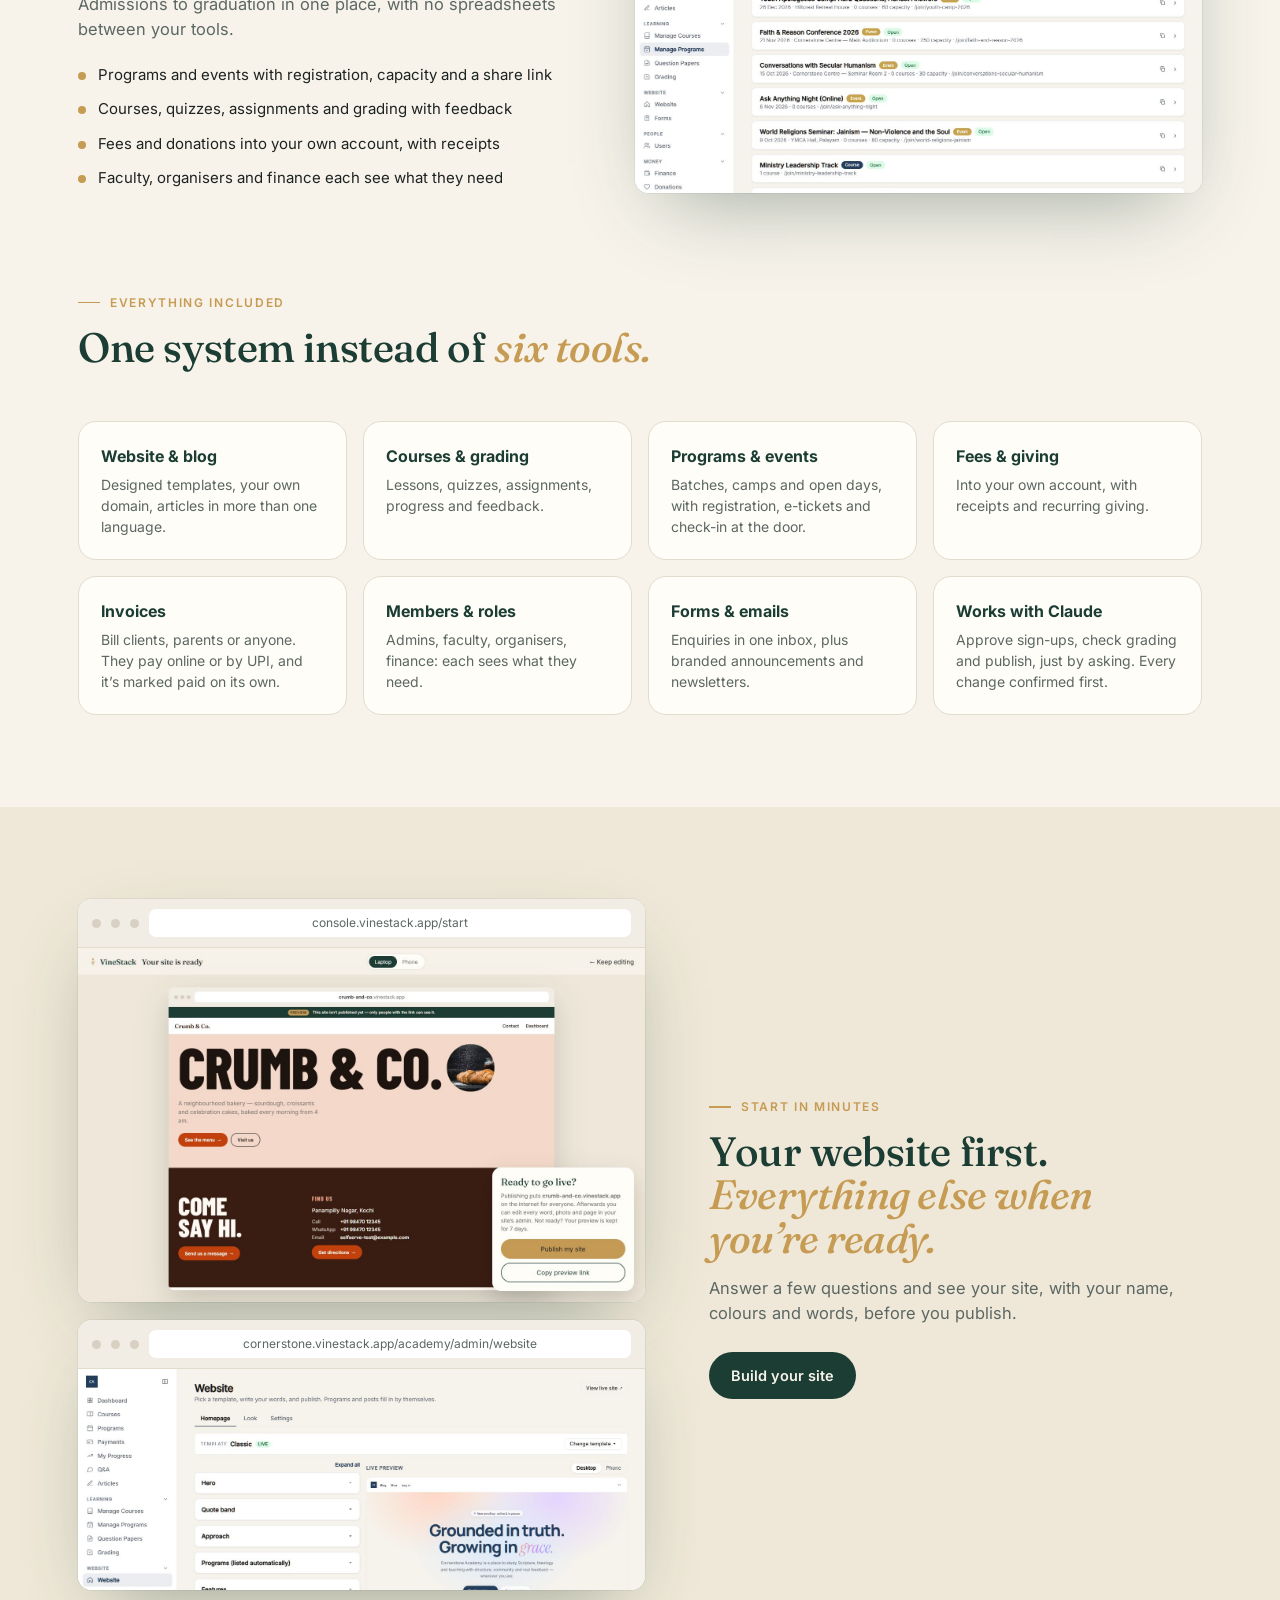
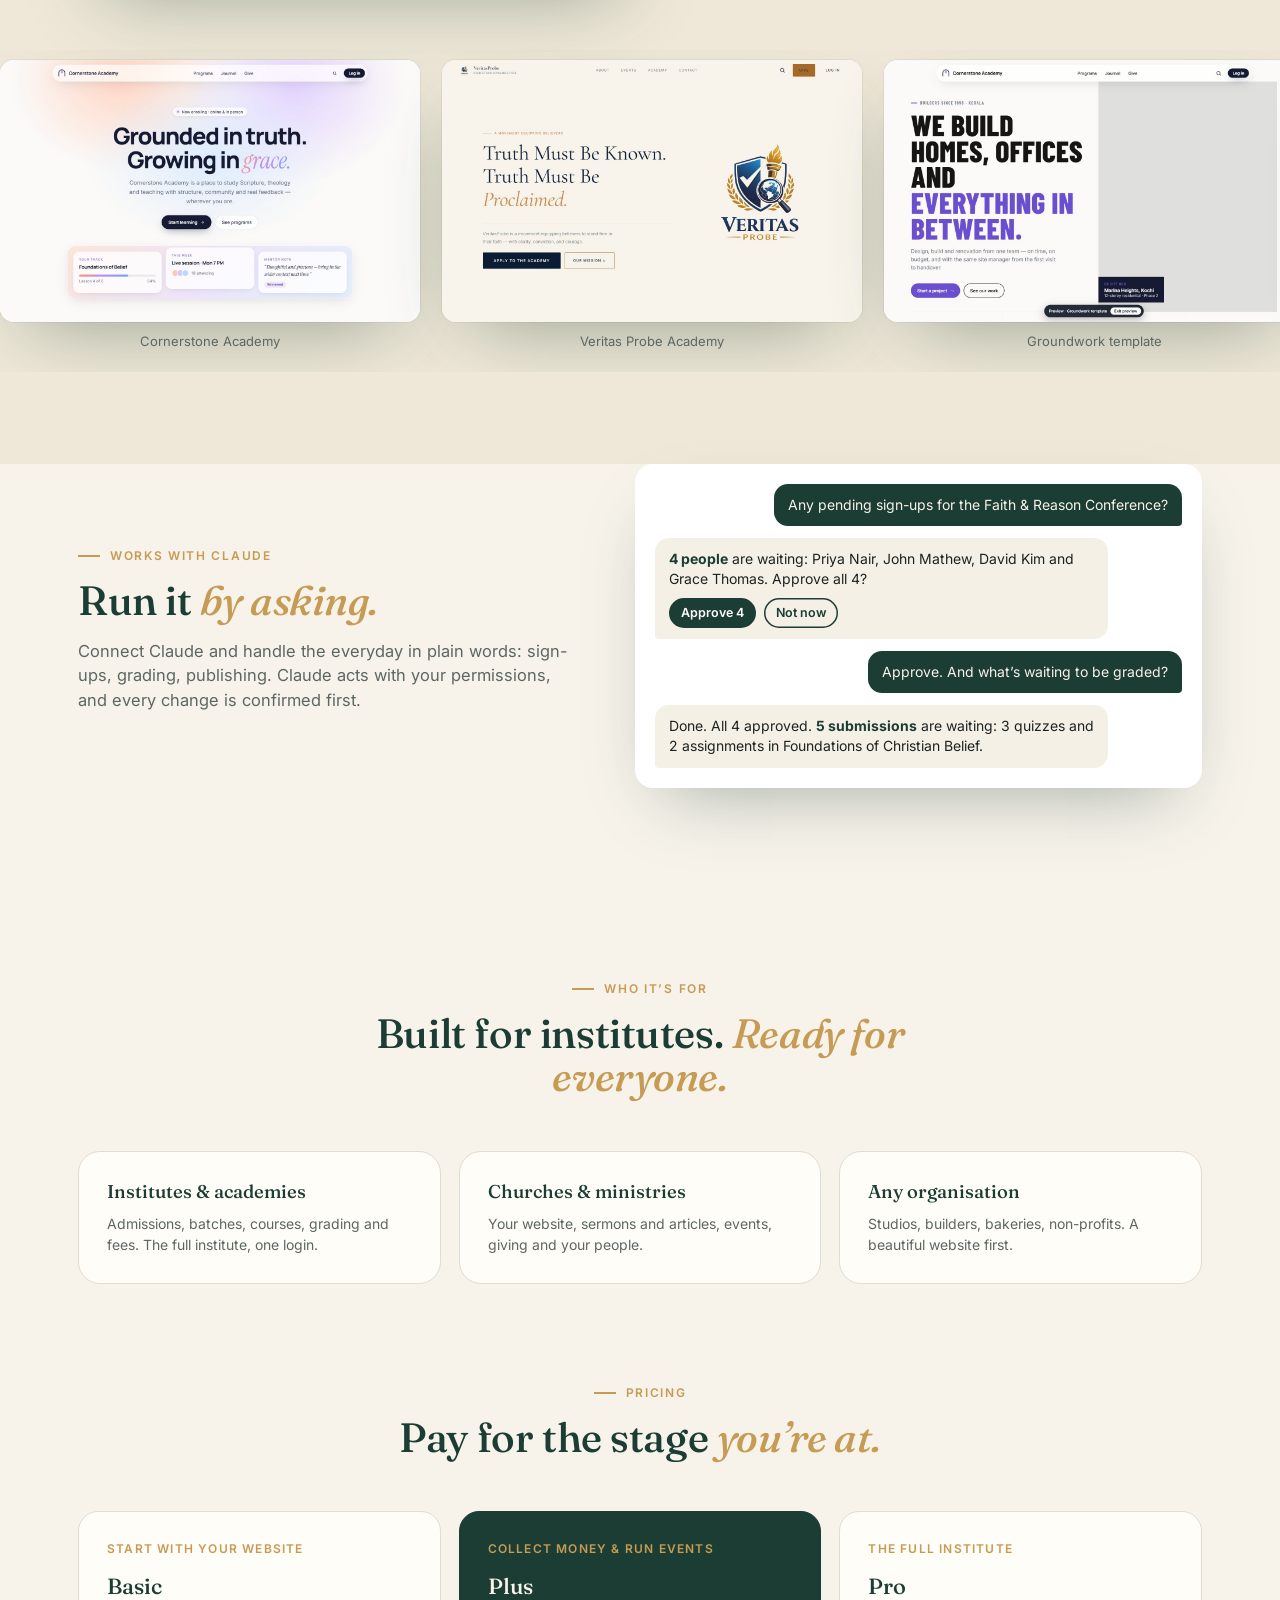
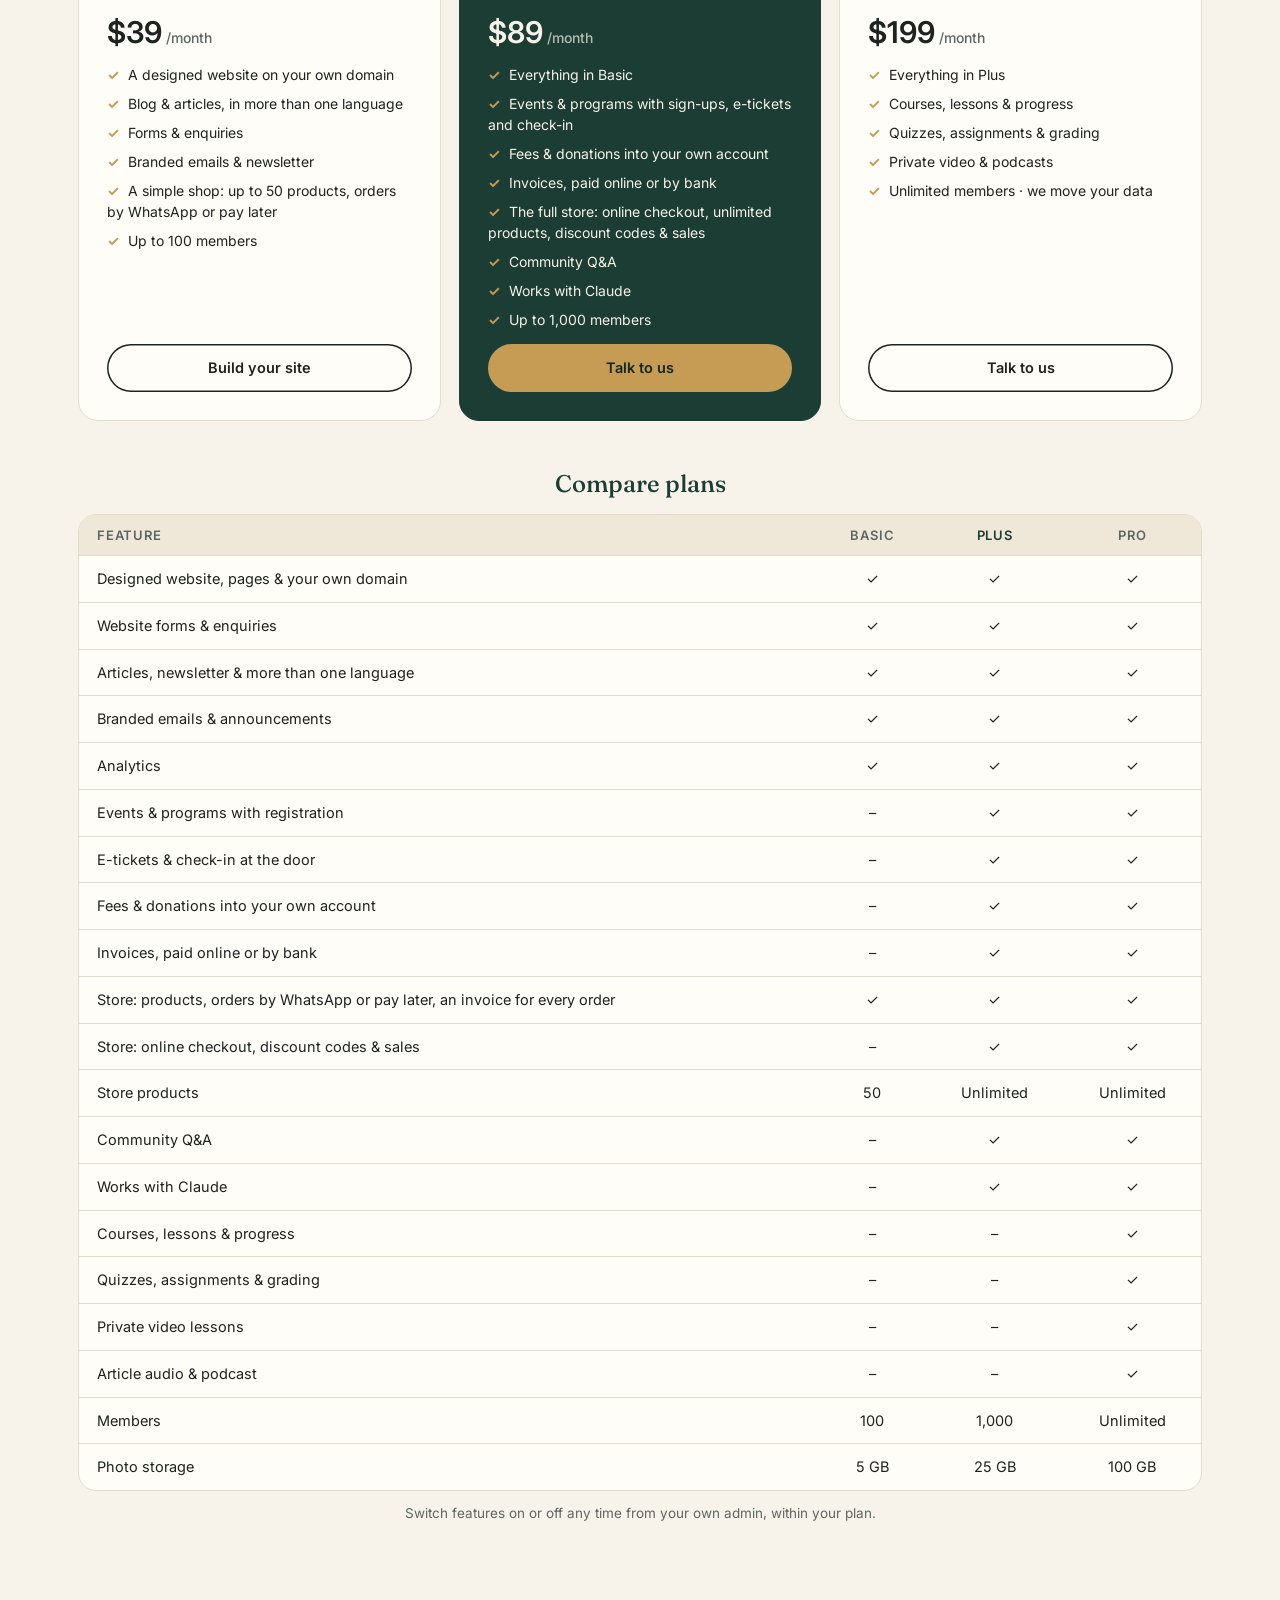
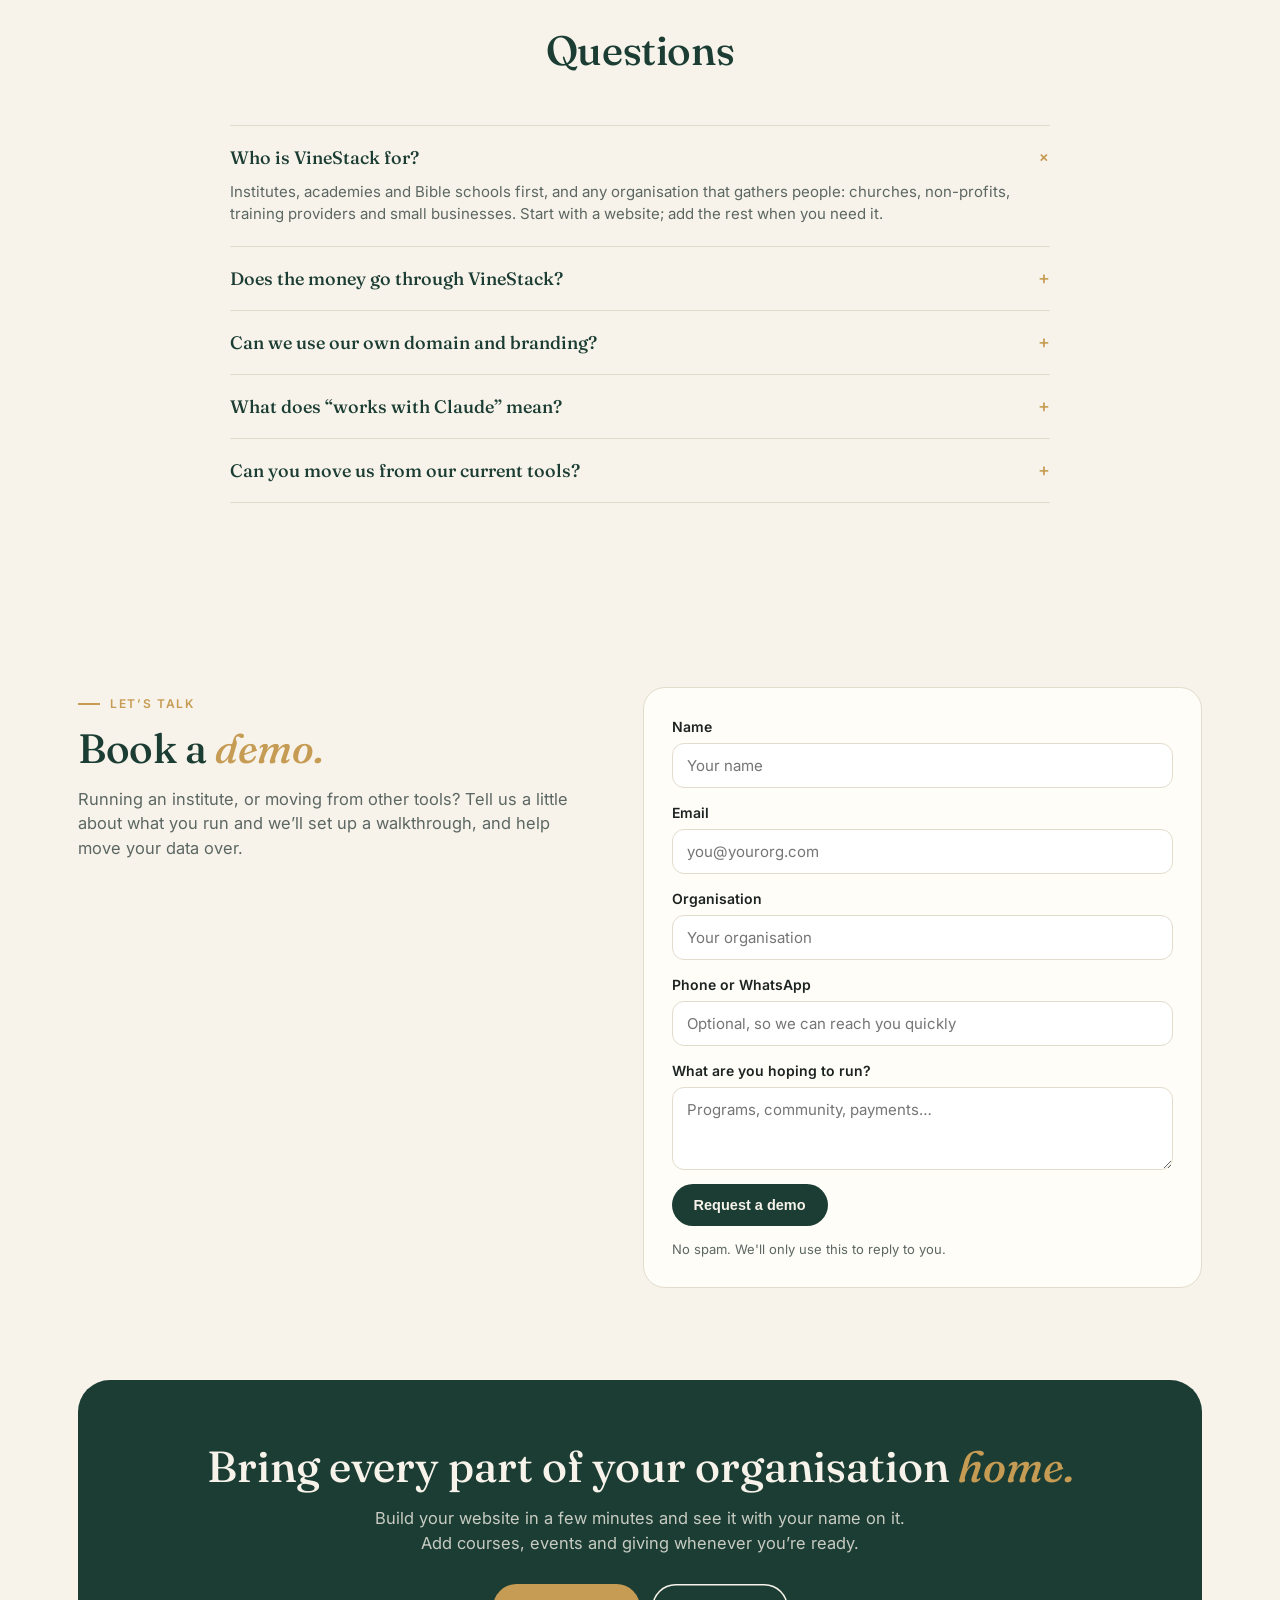
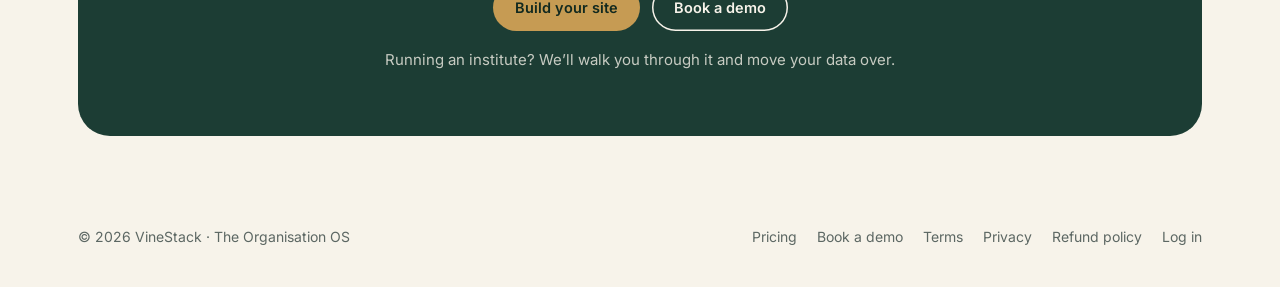
==== commit f4cb363f: "Pricing: a simple store on Basic, the full store on Plus and Pro Co-Authored-By: Claude Opus 5.5 <no" ====
--- a/index.html
+++ b/index.html
@@ -254,15 +254,15 @@
   <div class="b-who"><article><h3>Institutes &amp; academies</h3><p>Admissions, batches, courses, grading and fees. The full institute, one login.</p></article><article><h3>Churches &amp; ministries</h3><p>Your website, sermons and articles, events, giving and your people.</p></article><article><h3>Any organisation</h3><p>Studios, builders, bakeries, non-profits. A beautiful website first.</p></article></div></div></section>
 <section class="sec" id="plans" style="padding-top:0"><div class="wrap"><div class="sec-head center"><span class="eyebrow">Pricing</span><h2>Pay for the stage <em>you’re at.</em></h2></div><div class="plans">
   <div class="plan"><span class="stage">Start with your website</span><h3>Basic</h3><div class="price"><span data-k="cur">₹</span><span class="price-amt" data-plan="basic">2,499</span><small> /month</small></div>
-    <ul><li>A designed website on your own domain</li><li>Blog &amp; articles, in more than one language</li><li>Forms &amp; enquiries</li><li>Branded emails &amp; newsletter</li><li>Up to 100 members</li></ul><a class="btn btn-line" href="https://console.vinestack.app/start">Build your site</a></div>
+    <ul><li>A designed website on your own domain</li><li>Blog &amp; articles, in more than one language</li><li>Forms &amp; enquiries</li><li>Branded emails &amp; newsletter</li><li>A simple shop: up to 50 products, orders by WhatsApp or pay later</li><li>Up to 100 members</li></ul><a class="btn btn-line" href="https://console.vinestack.app/start">Build your site</a></div>
   <div class="plan feat"><span class="stage">Collect money &amp; run events</span><h3>Plus</h3><div class="price"><span data-k="cur">₹</span><span class="price-amt" data-plan="plus">4,999</span><small> /month</small></div>
-    <ul><li>Everything in Basic</li><li>Events &amp; programs with sign-ups, e-tickets and check-in</li><li>Fees &amp; donations into your own account</li><li>Invoices, paid online or by bank</li><li>Community Q&amp;A</li><li>Works with Claude</li><li>Up to 1,000 members</li></ul><a class="btn btn-gold" href="#demo">Talk to us</a></div>
+    <ul><li>Everything in Basic</li><li>Events &amp; programs with sign-ups, e-tickets and check-in</li><li>Fees &amp; donations into your own account</li><li>Invoices, paid online or by bank</li><li>The full store: online checkout, unlimited products, discount codes &amp; sales</li><li>Community Q&amp;A</li><li>Works with Claude</li><li>Up to 1,000 members</li></ul><a class="btn btn-gold" href="#demo">Talk to us</a></div>
   <div class="plan"><span class="stage">The full institute</span><h3>Pro</h3><div class="price"><span data-k="cur">₹</span><span class="price-amt" data-plan="pro">9,999</span><small> /month</small></div>
     <ul><li>Everything in Plus</li><li>Courses, lessons &amp; progress</li><li>Quizzes, assignments &amp; grading</li><li>Private video &amp; podcasts</li><li>Unlimited members · we move your data</li></ul><a class="btn btn-line" href="#demo">Talk to us</a></div>
 </div>
   <div class="cmp"><h3>Compare plans</h3><div class="cmp-scroll"><table>
     <thead><tr><th>Feature</th><th>Basic</th><th>Plus</th><th>Pro</th></tr></thead>
-    <tbody><tr><td>Designed website, pages &amp; your own domain</td><td>✓</td><td>✓</td><td>✓</td></tr><tr><td>Website forms &amp; enquiries</td><td>✓</td><td>✓</td><td>✓</td></tr><tr><td>Articles, newsletter &amp; more than one language</td><td>✓</td><td>✓</td><td>✓</td></tr><tr><td>Branded emails &amp; announcements</td><td>✓</td><td>✓</td><td>✓</td></tr><tr><td>Analytics</td><td>✓</td><td>✓</td><td>✓</td></tr><tr><td>Events &amp; programs with registration</td><td>–</td><td>✓</td><td>✓</td></tr><tr><td>E-tickets &amp; check-in at the door</td><td>–</td><td>✓</td><td>✓</td></tr><tr><td>Fees &amp; donations into your own account</td><td>–</td><td>✓</td><td>✓</td></tr><tr><td>Invoices, paid online or by bank</td><td>–</td><td>✓</td><td>✓</td></tr><tr><td>Community Q&amp;A</td><td>–</td><td>✓</td><td>✓</td></tr><tr><td>Works with Claude</td><td>–</td><td>✓</td><td>✓</td></tr><tr><td>Courses, lessons &amp; progress</td><td>–</td><td>–</td><td>✓</td></tr><tr><td>Quizzes, assignments &amp; grading</td><td>–</td><td>–</td><td>✓</td></tr><tr><td>Private video lessons</td><td>–</td><td>–</td><td>✓</td></tr><tr><td>Article audio &amp; podcast</td><td>–</td><td>–</td><td>✓</td></tr><tr><td>Members</td><td>100</td><td>1,000</td><td>Unlimited</td></tr><tr><td>Photo storage</td><td>5 GB</td><td>25 GB</td><td>100 GB</td></tr></tbody>
+    <tbody><tr><td>Designed website, pages &amp; your own domain</td><td>✓</td><td>✓</td><td>✓</td></tr><tr><td>Website forms &amp; enquiries</td><td>✓</td><td>✓</td><td>✓</td></tr><tr><td>Articles, newsletter &amp; more than one language</td><td>✓</td><td>✓</td><td>✓</td></tr><tr><td>Branded emails &amp; announcements</td><td>✓</td><td>✓</td><td>✓</td></tr><tr><td>Analytics</td><td>✓</td><td>✓</td><td>✓</td></tr><tr><td>Events &amp; programs with registration</td><td>–</td><td>✓</td><td>✓</td></tr><tr><td>E-tickets &amp; check-in at the door</td><td>–</td><td>✓</td><td>✓</td></tr><tr><td>Fees &amp; donations into your own account</td><td>–</td><td>✓</td><td>✓</td></tr><tr><td>Invoices, paid online or by bank</td><td>–</td><td>✓</td><td>✓</td></tr><tr><td>Store: products, orders by WhatsApp or pay later, an invoice for every order</td><td>✓</td><td>✓</td><td>✓</td></tr><tr><td>Store: online checkout, discount codes &amp; sales</td><td>–</td><td>✓</td><td>✓</td></tr><tr><td>Store products</td><td>50</td><td>Unlimited</td><td>Unlimited</td></tr><tr><td>Community Q&amp;A</td><td>–</td><td>✓</td><td>✓</td></tr><tr><td>Works with Claude</td><td>–</td><td>✓</td><td>✓</td></tr><tr><td>Courses, lessons &amp; progress</td><td>–</td><td>–</td><td>✓</td></tr><tr><td>Quizzes, assignments &amp; grading</td><td>–</td><td>–</td><td>✓</td></tr><tr><td>Private video lessons</td><td>–</td><td>–</td><td>✓</td></tr><tr><td>Article audio &amp; podcast</td><td>–</td><td>–</td><td>✓</td></tr><tr><td>Members</td><td>100</td><td>1,000</td><td>Unlimited</td></tr><tr><td>Photo storage</td><td>5 GB</td><td>25 GB</td><td>100 GB</td></tr></tbody>
   </table></div><p class="cmp-note">Switch features on or off any time from your own admin, within your plan.</p></div>
 </div></section>
 <section class="sec" id="faq" style="padding-top:0"><div class="wrap"><div class="sec-head center"><h2>Questions</h2></div><div class="faq">
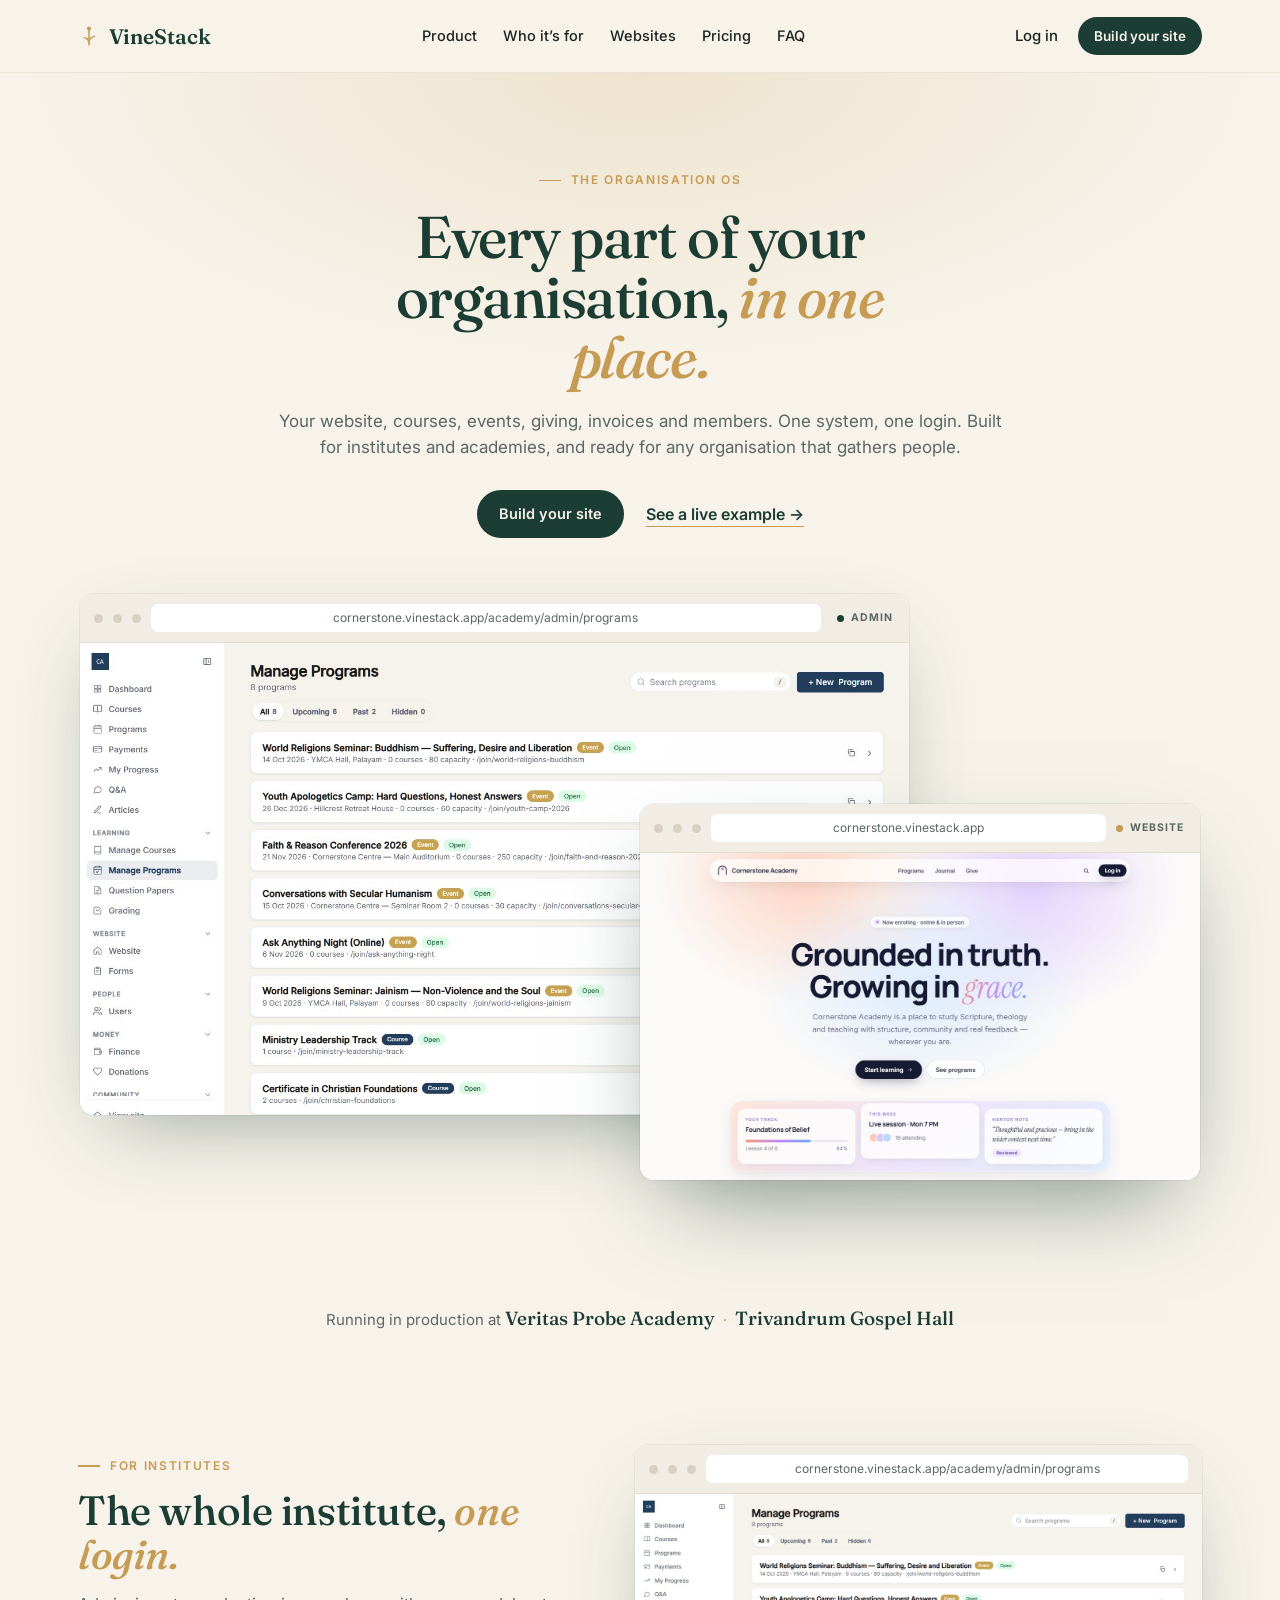
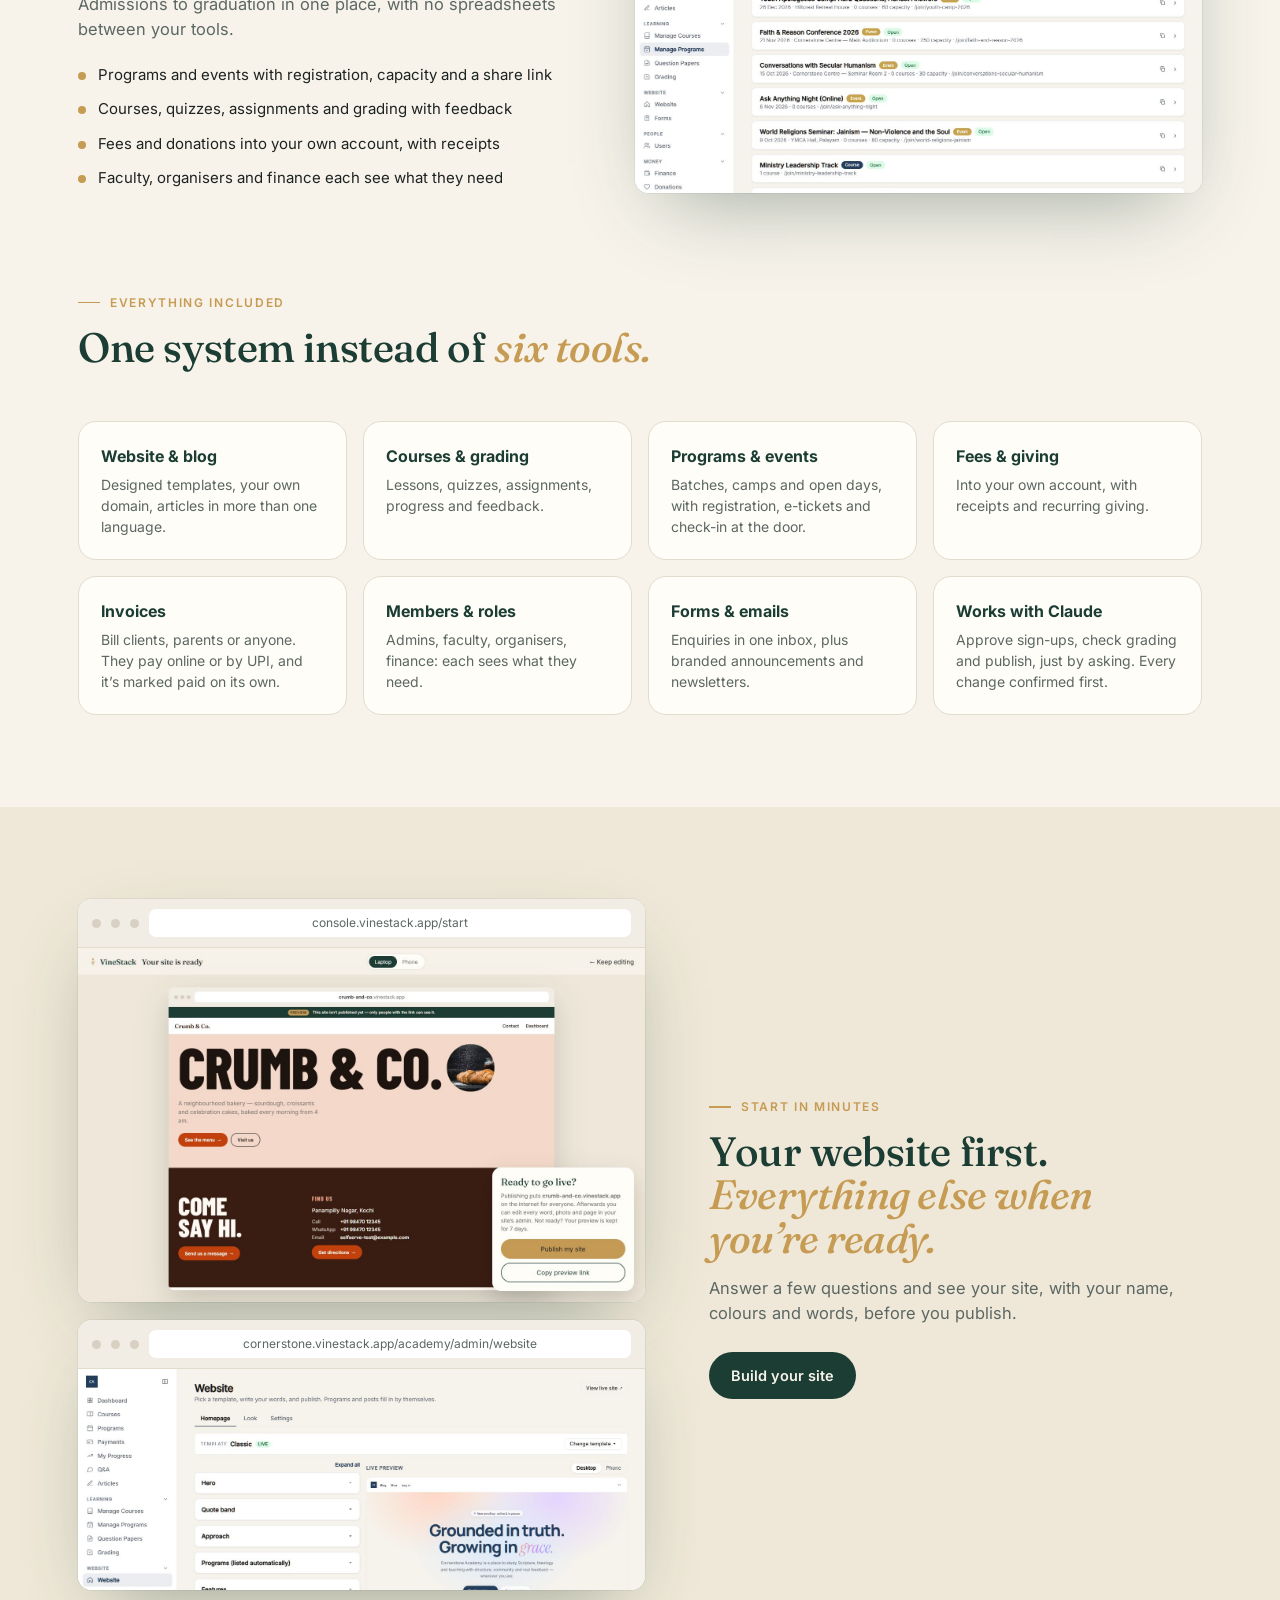
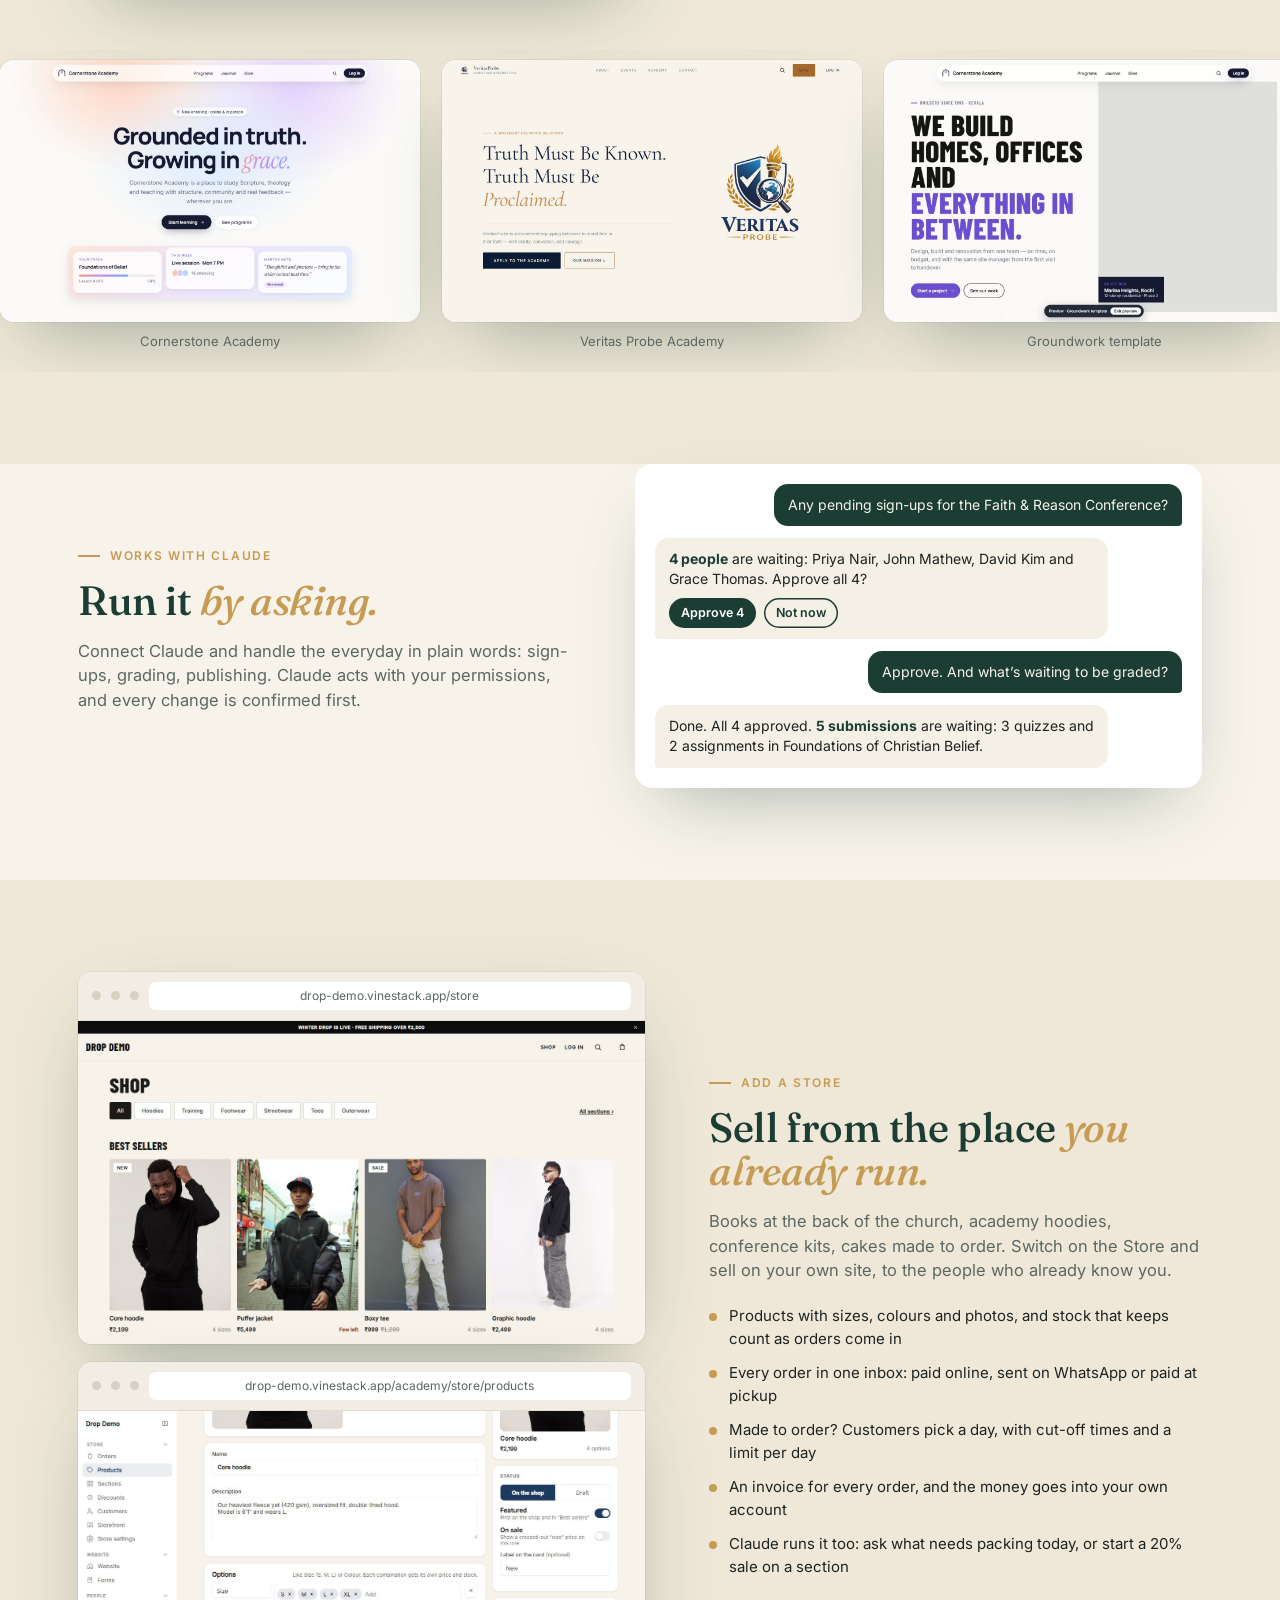
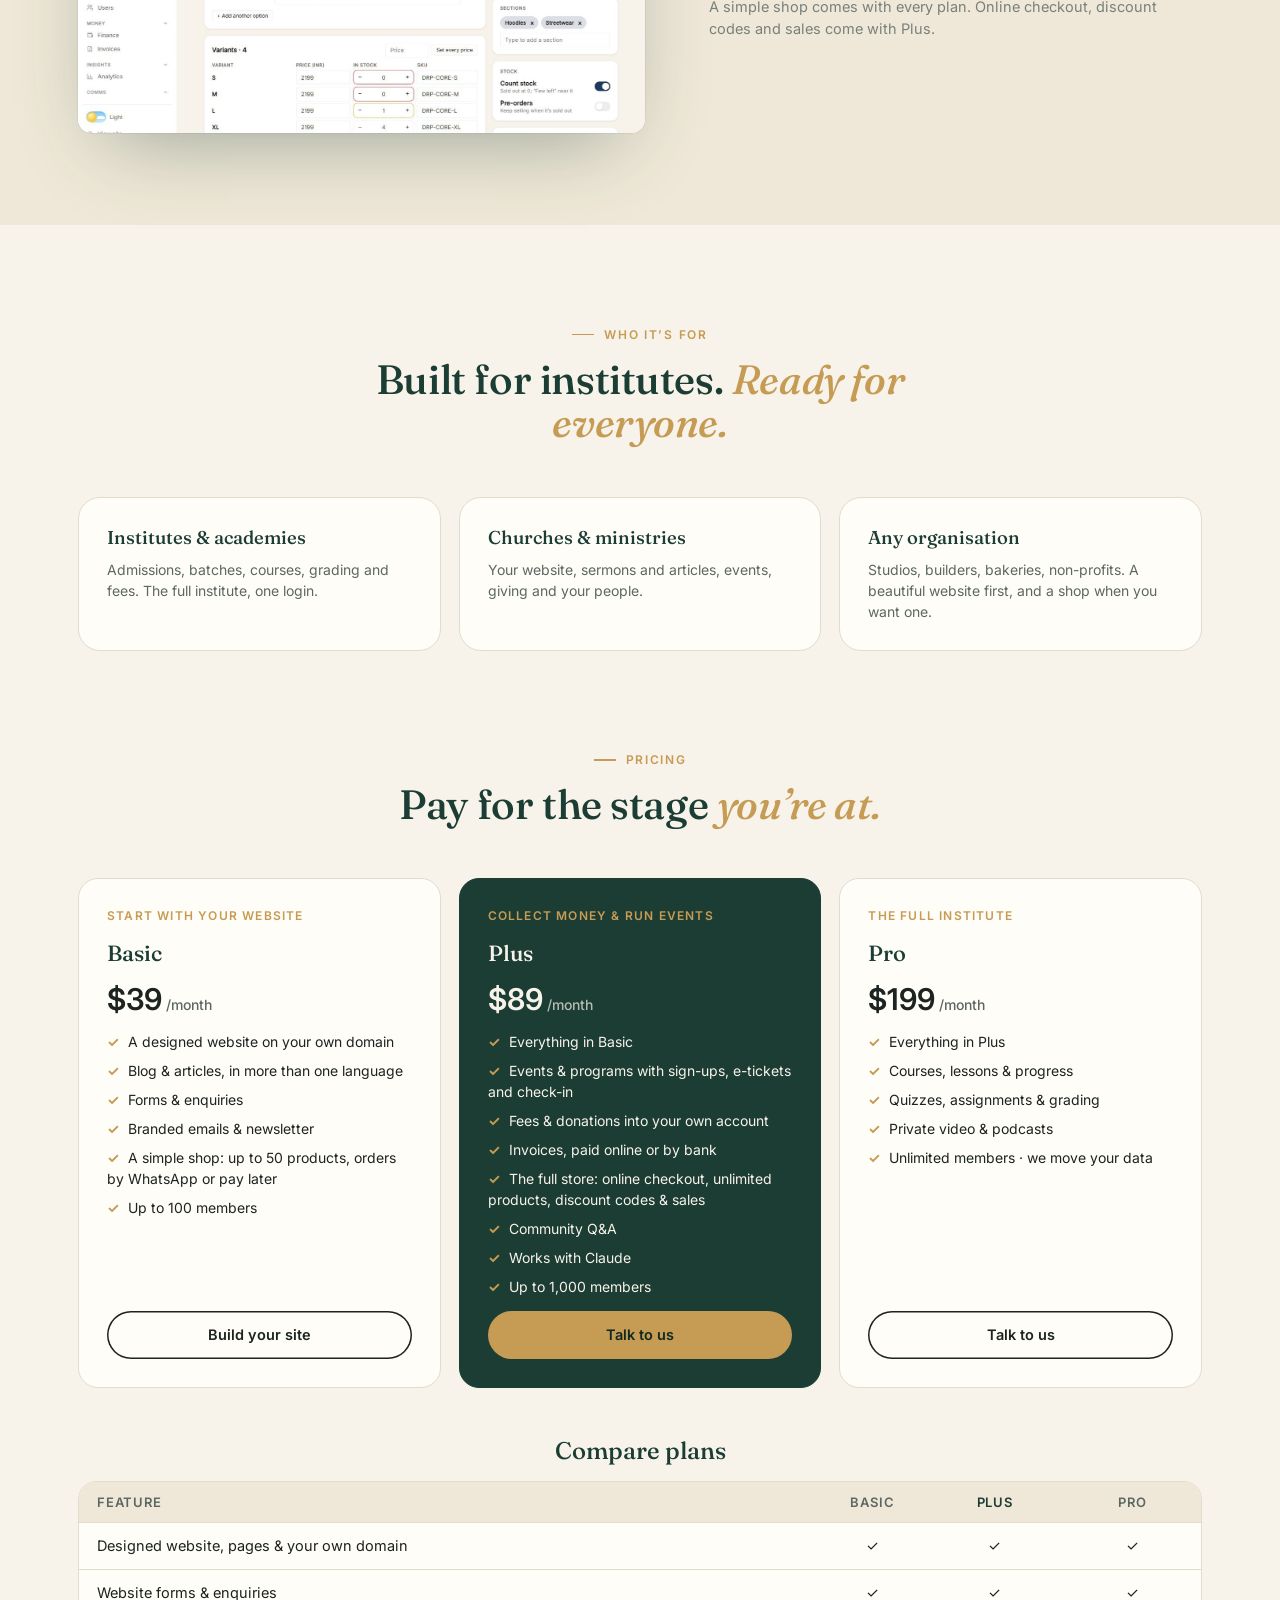
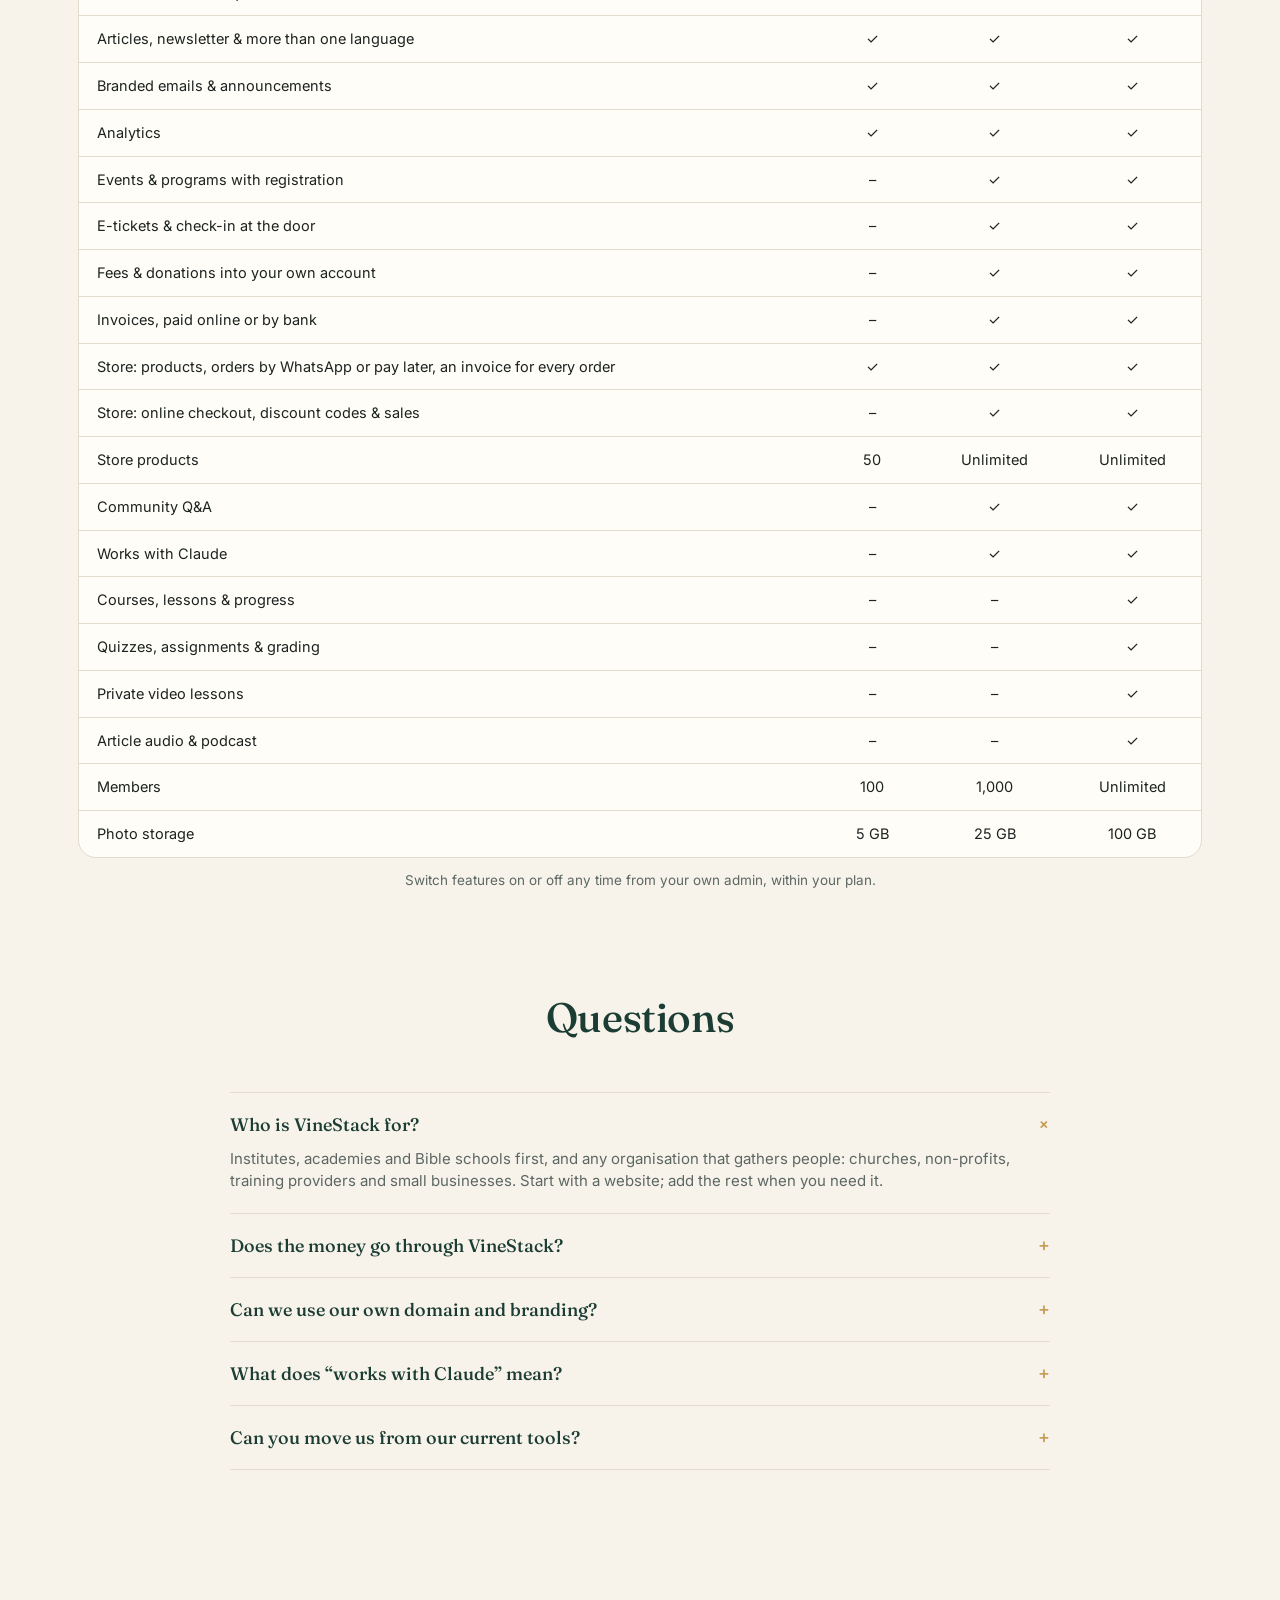
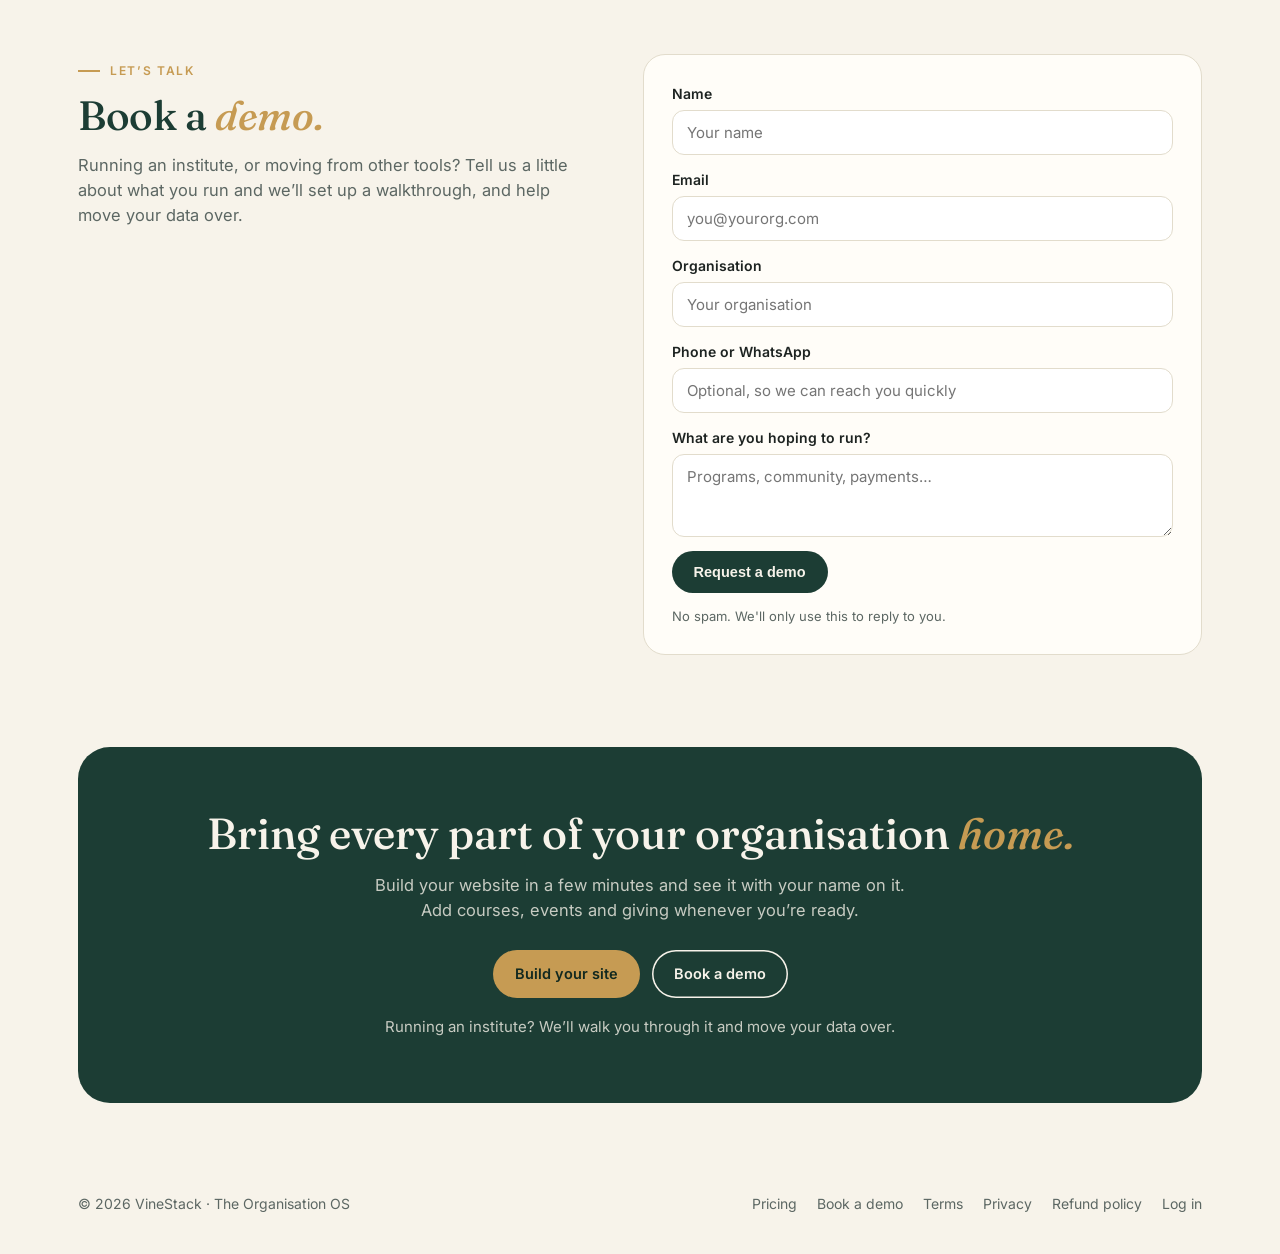
==== commit d3483c7d: "Homepage: "Add a store" section (real shop + product editor screens); "a shop when you want one" Co-" ====
--- a/index.html
+++ b/index.html
@@ -250,8 +250,12 @@
   <div class="msg me">Approve. And what’s waiting to be graded?</div>
   <div class="msg ai">Done. All 4 approved. <b>5 submissions</b> are waiting: 3 quizzes and 2 assignments in Foundations of Christian Belief.</div>
 </div></div></div></section>
+<section class="sec" id="store" style="background:var(--ivory2)"><div class="wrap"><div class="b-split rev">
+  <div style="display:grid;gap:18px"><div class="frame"><div class="frame-bar"><i></i><i></i><i></i><span>drop-demo.vinestack.app/store</span></div><img src="/img/store-shop.jpg" alt="A shop page with sections, best sellers, sale prices and sizes" loading="lazy" style="aspect-ratio:1440/820;object-fit:cover;object-position:top"></div><div class="frame"><div class="frame-bar"><i></i><i></i><i></i><span>drop-demo.vinestack.app/academy/store/products</span></div><img src="/img/store-product.jpg" alt="The product editor: sizes, price and stock per size, SKUs and sections" loading="lazy" style="aspect-ratio:1440/820;object-fit:cover;object-position:top"></div></div>
+  <div class="sec-head" style="margin:0"><span class="eyebrow">Add a store</span><h2>Sell from the place <em>you already run.</em></h2><p>Books at the back of the church, academy hoodies, conference kits, cakes made to order. Switch on the Store and sell on your own site, to the people who already know you.</p>
+    <ul class="b-list"><li>Products with sizes, colours and photos, and stock that keeps count as orders come in</li><li>Every order in one inbox: paid online, sent on WhatsApp or paid at pickup</li><li>Made to order? Customers pick a day, with cut-off times and a limit per day</li><li>An invoice for every order, and the money goes into your own account</li><li>Claude runs it too: ask what needs packing today, or start a 20% sale on a section</li></ul><p class="store-plans" style="margin-top:18px;font-size:14.5px;opacity:.8">A simple shop comes with every plan. Online checkout, discount codes and sales come with Plus.</p></div></div></div></section>
 <section class="sec" id="who"><div class="wrap"><div class="sec-head center"><span class="eyebrow">Who it’s for</span><h2>Built for institutes. <em>Ready for everyone.</em></h2></div>
-  <div class="b-who"><article><h3>Institutes &amp; academies</h3><p>Admissions, batches, courses, grading and fees. The full institute, one login.</p></article><article><h3>Churches &amp; ministries</h3><p>Your website, sermons and articles, events, giving and your people.</p></article><article><h3>Any organisation</h3><p>Studios, builders, bakeries, non-profits. A beautiful website first.</p></article></div></div></section>
+  <div class="b-who"><article><h3>Institutes &amp; academies</h3><p>Admissions, batches, courses, grading and fees. The full institute, one login.</p></article><article><h3>Churches &amp; ministries</h3><p>Your website, sermons and articles, events, giving and your people.</p></article><article><h3>Any organisation</h3><p>Studios, builders, bakeries, non-profits. A beautiful website first, and a shop when you want one.</p></article></div></div></section>
 <section class="sec" id="plans" style="padding-top:0"><div class="wrap"><div class="sec-head center"><span class="eyebrow">Pricing</span><h2>Pay for the stage <em>you’re at.</em></h2></div><div class="plans">
   <div class="plan"><span class="stage">Start with your website</span><h3>Basic</h3><div class="price"><span data-k="cur">₹</span><span class="price-amt" data-plan="basic">2,499</span><small> /month</small></div>
     <ul><li>A designed website on your own domain</li><li>Blog &amp; articles, in more than one language</li><li>Forms &amp; enquiries</li><li>Branded emails &amp; newsletter</li><li>A simple shop: up to 50 products, orders by WhatsApp or pay later</li><li>Up to 100 members</li></ul><a class="btn btn-line" href="https://console.vinestack.app/start">Build your site</a></div>
